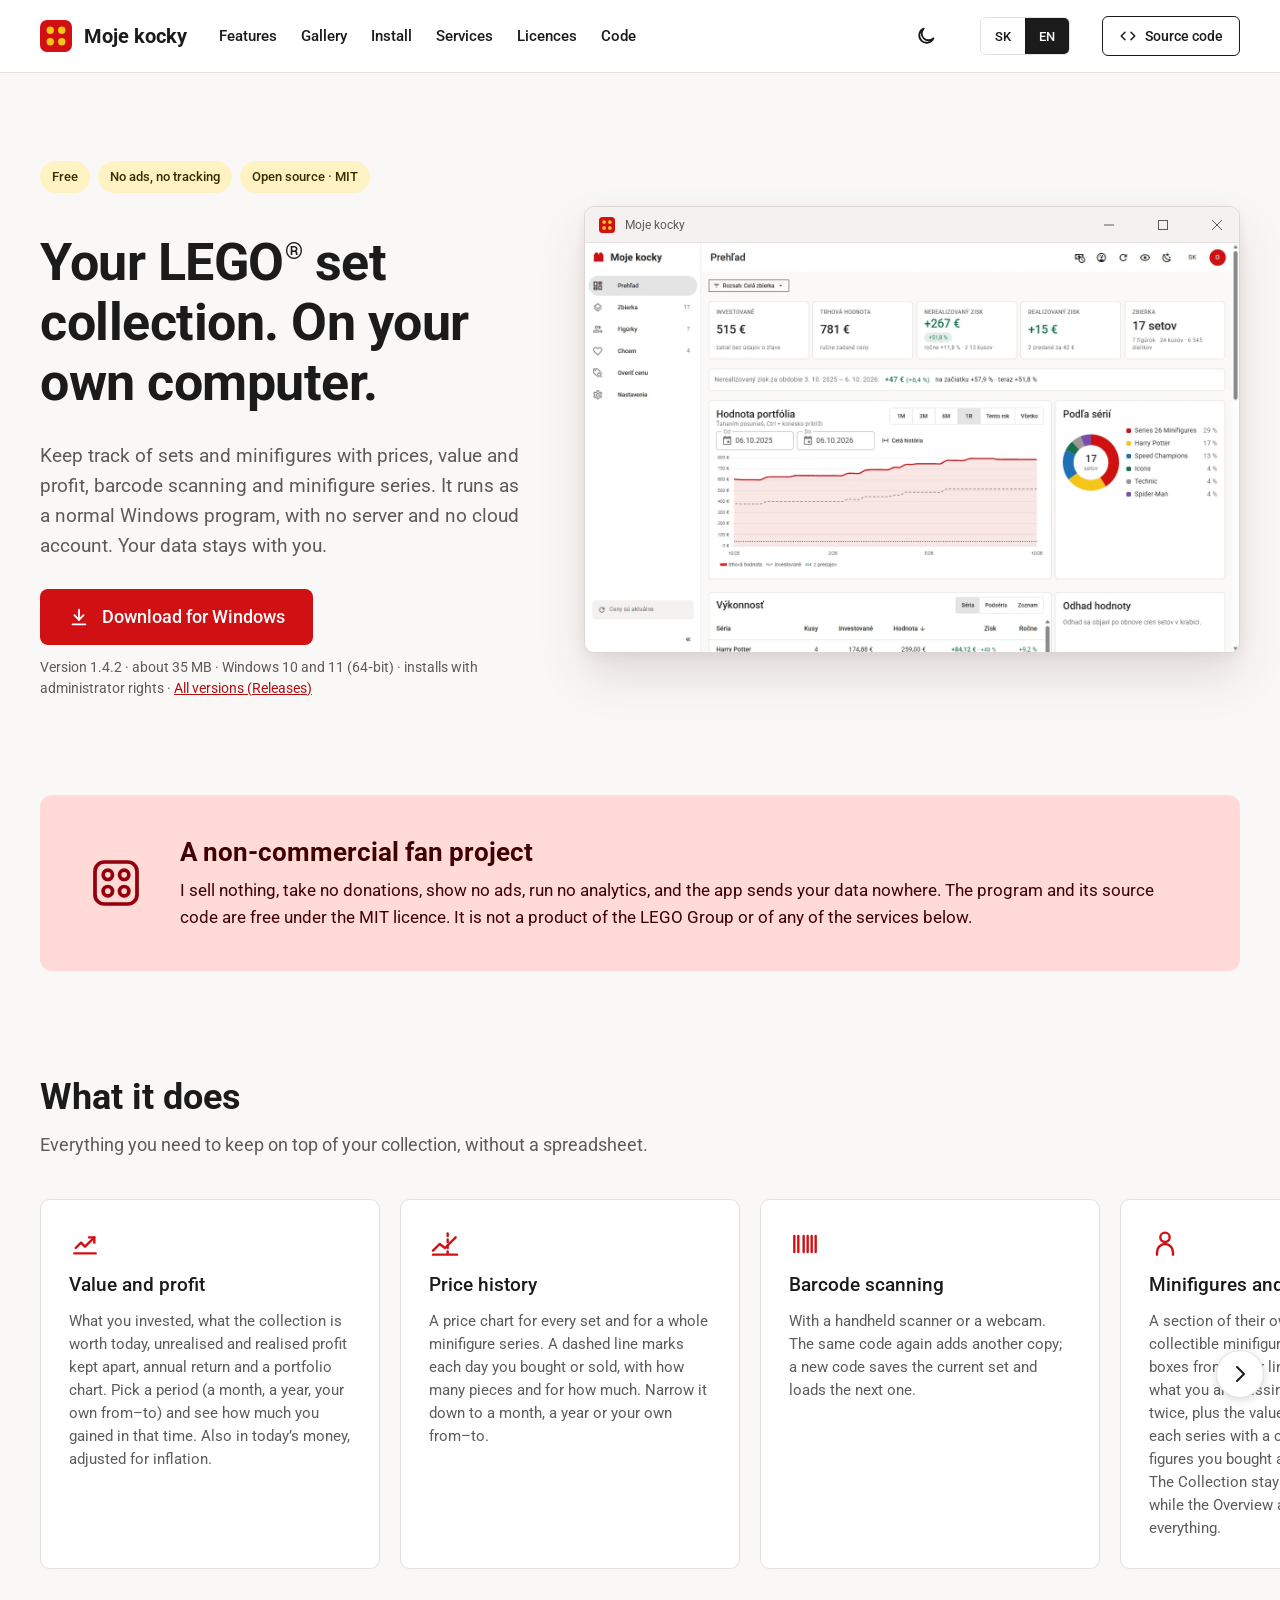
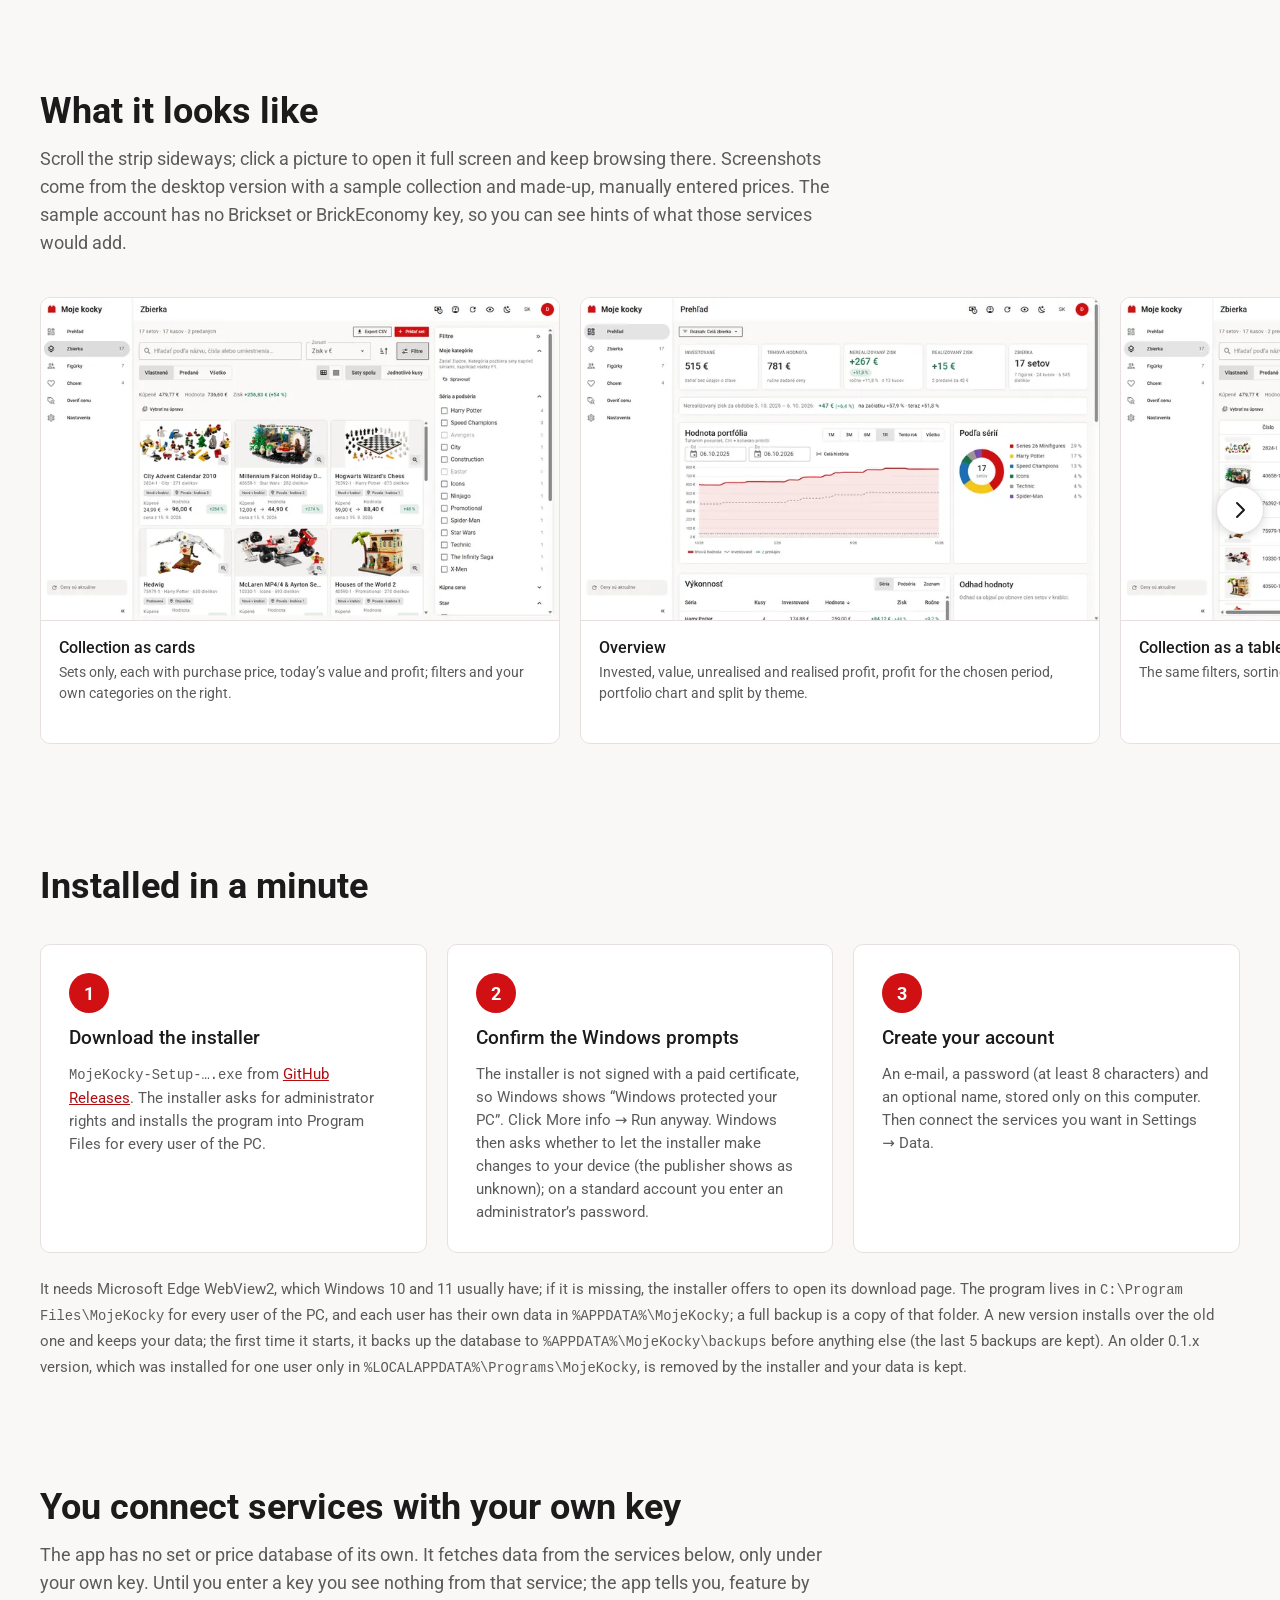
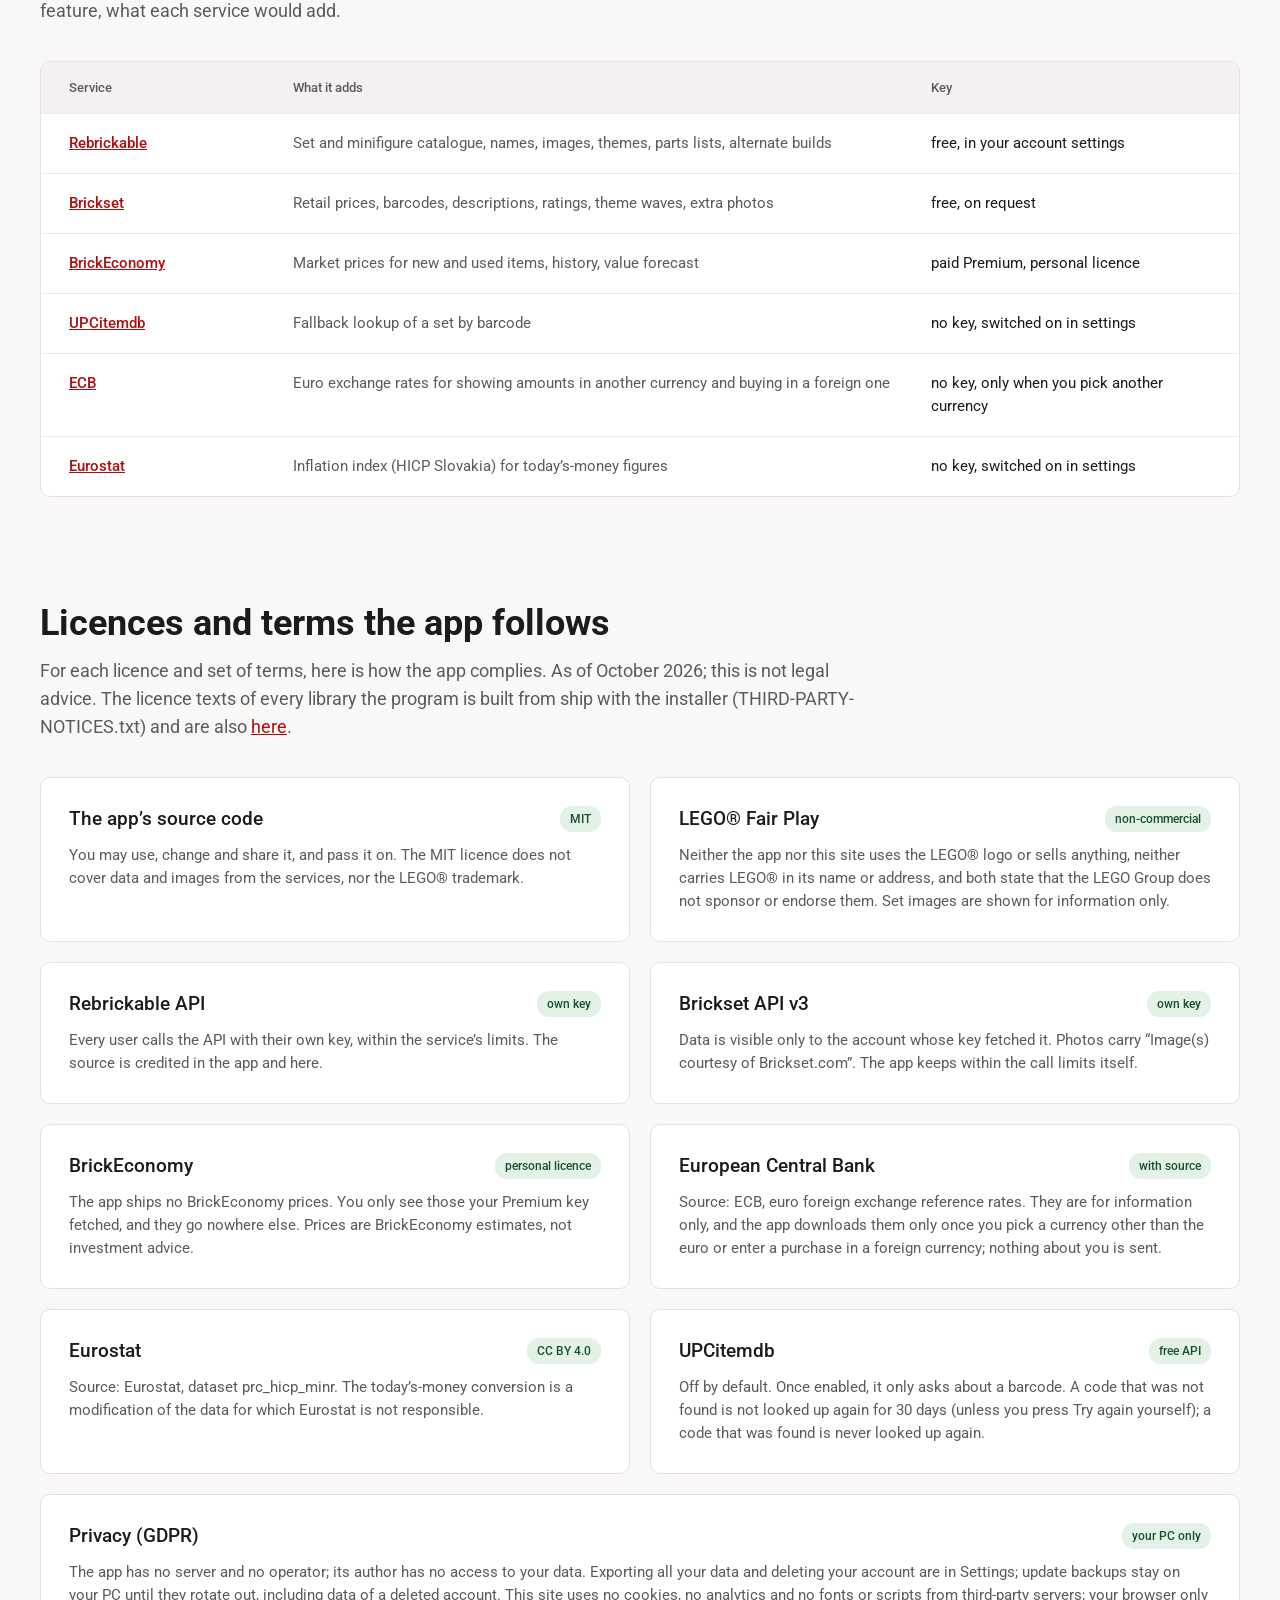
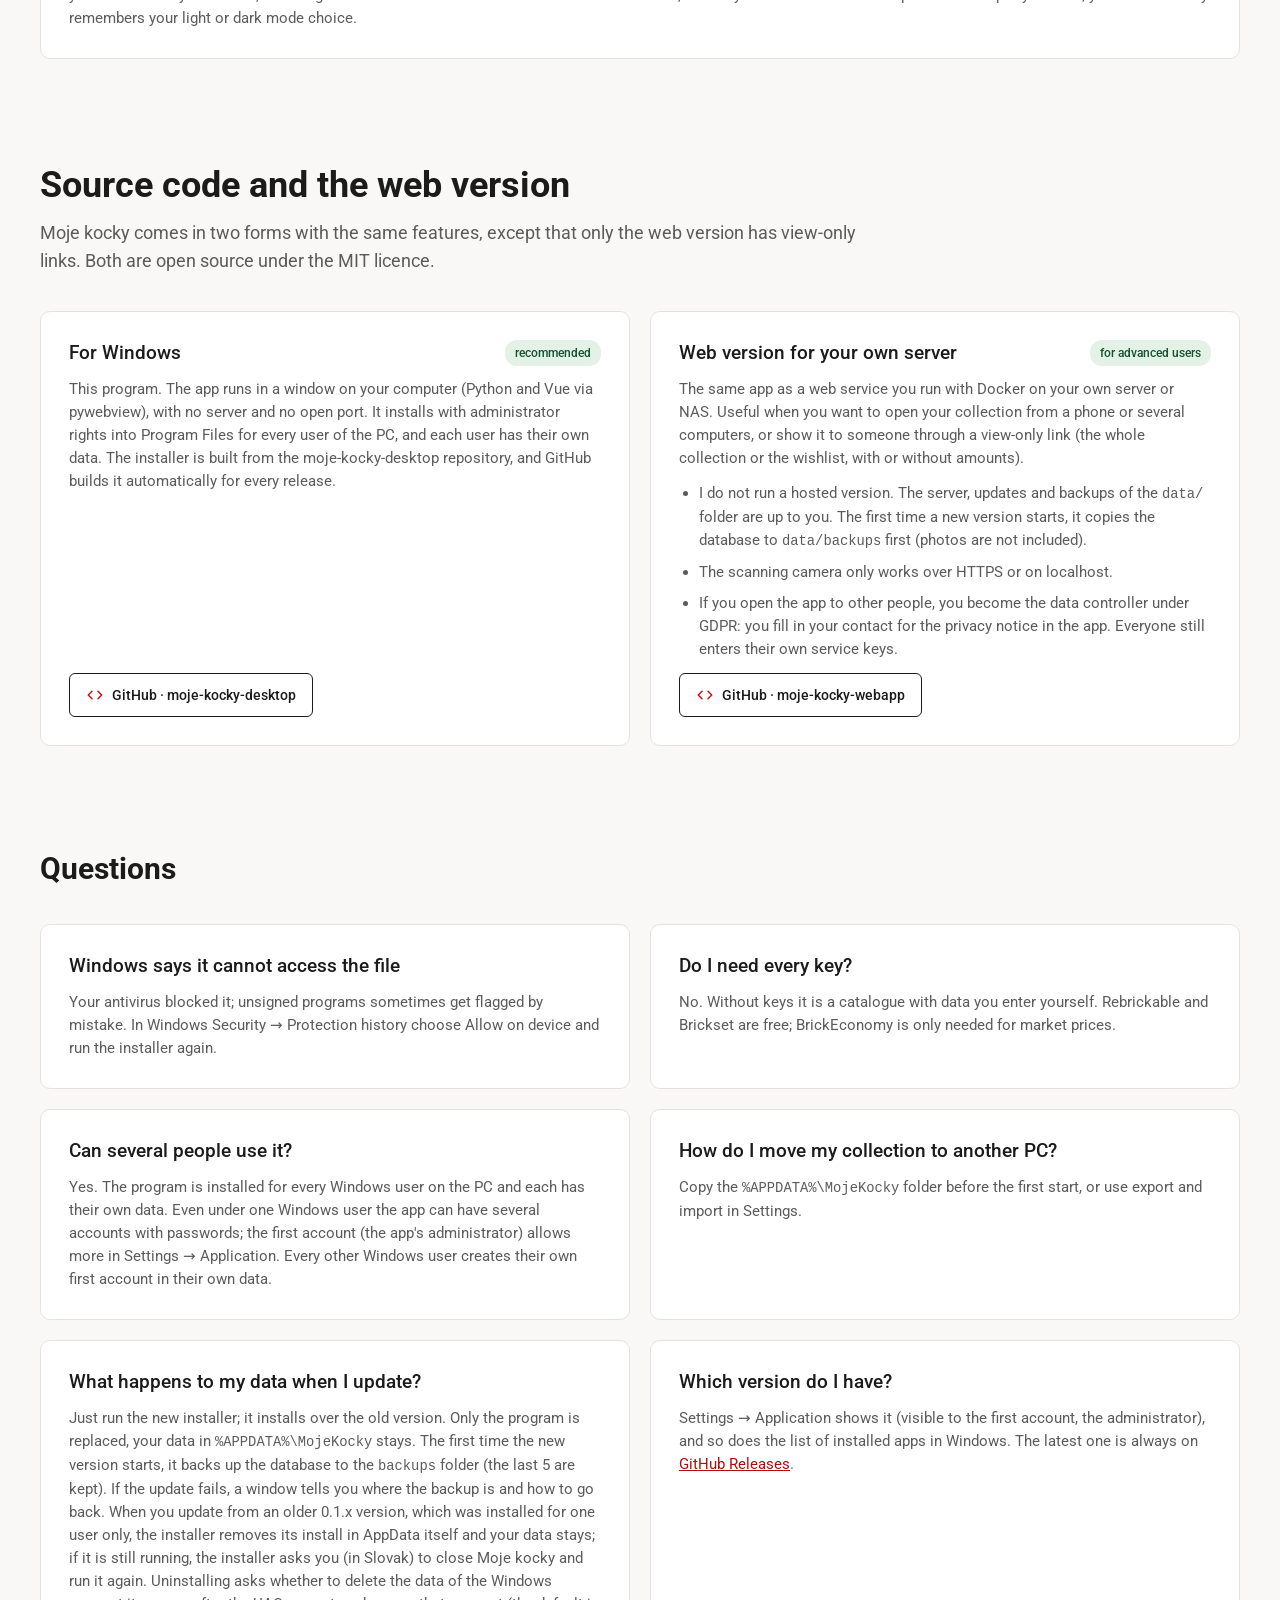
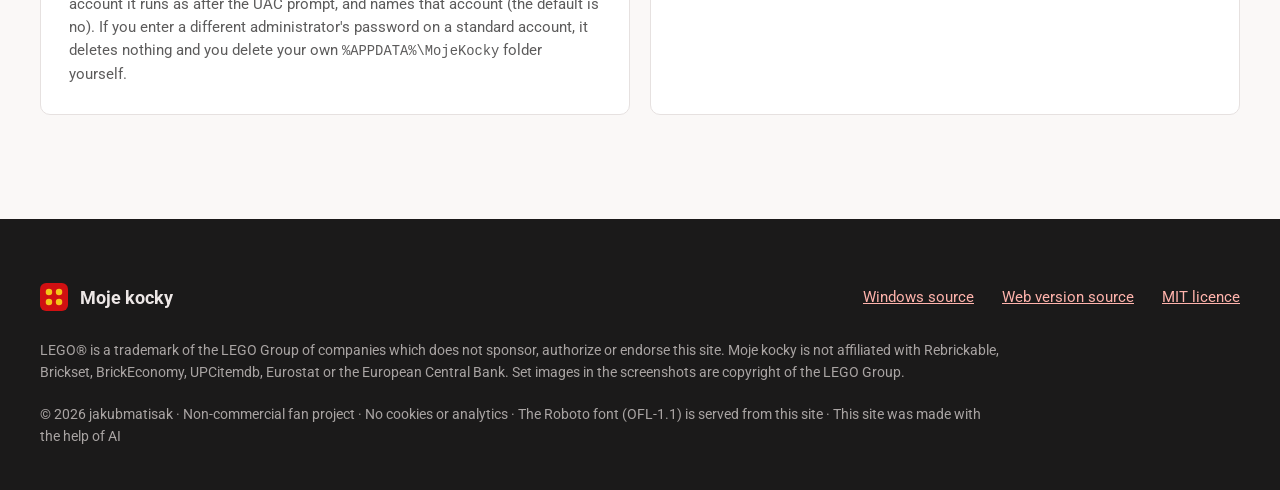
==== index.html @ a75fc079 "Stránka k 1.4.2: odkaz a verzia Co-Authored-By: Claude Opus 5.5 <noreply@anthropic.com>" ====
<!doctype html>
<html lang="sk" data-page="sk">
<head>
<meta charset="utf-8">
<meta name="viewport" content="width=device-width, initial-scale=1">
<title>Moje kocky – bezplatná evidencia zbierky LEGO® setov pre Windows</title>
<meta name="description" content="Bezplatná evidencia zbierky LEGO® setov a minifigúrok pre Windows: kúpna cena, hodnota a zisk, čiarové kódy, zberateľské série. Bez reklám, údaje ostávajú u teba.">
<meta name="robots" content="index, follow, max-image-preview:large">
<link rel="canonical" href="https://jakubmatisak.github.io/moje-kocky/">
<link rel="alternate" hreflang="sk" href="https://jakubmatisak.github.io/moje-kocky/">
<link rel="alternate" hreflang="en" href="https://jakubmatisak.github.io/moje-kocky/en/">
<link rel="alternate" hreflang="x-default" href="https://jakubmatisak.github.io/moje-kocky/">
<meta name="author" content="jakubmatisak">
<meta name="color-scheme" content="light dark">
<meta name="theme-color" content="#D01012">
<meta name="referrer" content="no-referrer">
<meta property="og:type" content="website">
<meta property="og:site_name" content="Moje kocky">
<meta property="og:url" content="https://jakubmatisak.github.io/moje-kocky/">
<meta property="og:title" content="Moje kocky – evidencia zbierky LEGO® setov pre Windows">
<meta property="og:description" content="Bezplatná evidencia zbierky LEGO® setov a figúrok. Hodnota, zisk, čiarové kódy a série figúrok, bez reklám a sledovania.">
<meta property="og:locale" content="sk_SK">
<meta property="og:locale:alternate" content="en_US">
<meta property="og:image" content="https://jakubmatisak.github.io/moje-kocky/assets/img/og.jpg">
<meta property="og:image:width" content="1200">
<meta property="og:image:height" content="630">
<meta property="og:image:type" content="image/jpeg">
<meta property="og:image:alt" content="Prehľad zbierky v programe Moje kocky: investované, hodnota, zisk a graf portfólia">
<meta name="twitter:card" content="summary_large_image">
<meta name="twitter:title" content="Moje kocky – evidencia zbierky LEGO® setov pre Windows">
<meta name="twitter:description" content="Bezplatná evidencia zbierky LEGO® setov a figúrok pre Windows, bez reklám a sledovania.">
<meta name="twitter:image" content="https://jakubmatisak.github.io/moje-kocky/assets/img/og.jpg">
<meta name="twitter:image:alt" content="Prehľad zbierky v programe Moje kocky: investované, hodnota, zisk a graf portfólia">
<script type="application/ld+json">
{
  "@context": "https://schema.org",
  "@type": "SoftwareApplication",
  "name": "Moje kocky",
  "alternateName": "Moje kocky Desktop",
  "url": "https://jakubmatisak.github.io/moje-kocky/",
  "description": "Bezplatná evidencia zbierky LEGO® setov a minifigúrok pre Windows: kúpna cena, trhová hodnota, zisk, skenovanie čiarových kódov a zberateľské série. Údaje ostávajú na tvojom počítači.",
  "applicationCategory": "LifestyleApplication",
  "operatingSystem": "Windows 10, Windows 11",
  "inLanguage": [
    "sk",
    "en"
  ],
  "softwareVersion": "1.4.2",
  "fileSize": "35 MB",
  "releaseNotes": "https://github.com/jakubmatisak/moje-kocky-desktop/releases/latest",
  "dateModified": "2026-10-07",
  "isAccessibleForFree": true,
  "license": "https://opensource.org/license/mit",
  "offers": {
    "@type": "Offer",
    "price": "0",
    "priceCurrency": "EUR"
  },
  "downloadUrl": "https://github.com/jakubmatisak/moje-kocky-desktop/releases/download/v1.4.2/MojeKocky-Setup-1.4.2.exe",
  "image": "https://jakubmatisak.github.io/moje-kocky/assets/img/og.jpg",
  "screenshot": [
    "https://jakubmatisak.github.io/moje-kocky/assets/img/prehlad.webp",
    "https://jakubmatisak.github.io/moje-kocky/assets/img/zbierka.webp",
    "https://jakubmatisak.github.io/moje-kocky/assets/img/seria.webp"
  ],
  "author": {
    "@type": "Person",
    "name": "jakubmatisak",
    "url": "https://github.com/jakubmatisak"
  },
  "sameAs": [
    "https://github.com/jakubmatisak/moje-kocky-desktop",
    "https://github.com/jakubmatisak/moje-kocky-webapp"
  ]
}
</script>
<link rel="apple-touch-icon" href="apple-touch-icon.png">
<link rel="icon" href="favicon.svg" type="image/svg+xml">
<link rel="preload" href="assets/fonts/roboto-latin-400-normal.woff2" as="font" type="font/woff2" crossorigin>
<script>try{var t=localStorage.getItem("theme");if(t==="light"||t==="dark")document.documentElement.dataset.theme=t}catch(e){}</script>
<link rel="stylesheet" href="assets/style.css?v=6">
<script src="assets/site.js?v=6" defer></script>
</head>
<body>
<a class="skip" href="#obsah"><span class="sk">Preskočiť na obsah</span><span class="en">Skip to content</span></a>

<header class="bar">
<div class="wrap">
<a class="brand" href="#top">
<svg width="32" height="32" viewBox="0 0 32 32" aria-hidden="true"><rect width="32" height="32" rx="7" fill="#D01012"/><g fill="#F5C518"><circle cx="10.24" cy="10.24" r="3.7"/><circle cx="21.76" cy="10.24" r="3.7"/><circle cx="10.24" cy="21.76" r="3.7"/><circle cx="21.76" cy="21.76" r="3.7"/></g></svg>
Moje kocky
</a>
<nav class="nav" aria-label="Sekcie">
<a href="#funkcie"><span class="sk">Čo vie</span><span class="en">Features</span></a>
<a href="#galeria"><span class="sk">Galéria</span><span class="en">Gallery</span></a>
<a href="#instalacia"><span class="sk">Inštalácia</span><span class="en">Install</span></a>
<a href="#sluzby"><span class="sk">Služby a kľúče</span><span class="en">Services</span></a>
<a href="#licencie"><span class="sk">Licencie</span><span class="en">Licences</span></a>
<a href="#kod"><span class="sk">Kód</span><span class="en">Code</span></a>
</nav>
<button type="button" class="theme" aria-label="Svetlý alebo tmavý režim / Light or dark mode" aria-pressed="false">
<svg class="moon" width="22" height="22" viewBox="0 0 24 24" fill="none" stroke="currentColor" stroke-width="2" stroke-linecap="round" stroke-linejoin="round" aria-hidden="true"><path d="M20 14.5A8 8 0 1 1 9.5 4a6.5 6.5 0 0 0 10.5 10.5z"/></svg>
<svg class="sun" width="22" height="22" viewBox="0 0 24 24" fill="none" stroke="currentColor" stroke-width="2" stroke-linecap="round" aria-hidden="true"><circle cx="12" cy="12" r="4"/><path d="M12 2v2M12 20v2M4.9 4.9l1.4 1.4M17.7 17.7l1.4 1.4M2 12h2M20 12h2M4.9 19.1l1.4-1.4M17.7 6.3l1.4-1.4"/></svg>
</button>
<div class="lang" role="group" aria-label="Jazyk / Language">
<button type="button" data-lang="sk" aria-pressed="true">SK</button>
<button type="button" data-lang="en" aria-pressed="false">EN</button>
</div>
<a class="btn-outline" href="#kod">
<svg width="18" height="18" viewBox="0 0 24 24" fill="none" stroke="currentColor" stroke-width="2" stroke-linecap="round" stroke-linejoin="round" aria-hidden="true"><path d="M8 7l-5 5 5 5"/><path d="M16 7l5 5-5 5"/></svg>
<span class="sk">Zdrojový kód</span><span class="en">Source code</span>
</a>
<details class="menu">
<summary aria-label="Ponuka / Menu"><svg width="24" height="24" viewBox="0 0 24 24" fill="none" stroke="currentColor" stroke-width="2" stroke-linecap="round" aria-hidden="true"><path d="M4 7h16"/><path d="M4 12h16"/><path d="M4 17h16"/></svg></summary>
<div class="menu-panel">
<a href="#funkcie"><span class="sk">Čo vie</span><span class="en">Features</span></a>
<a href="#galeria"><span class="sk">Galéria</span><span class="en">Gallery</span></a>
<a href="#instalacia"><span class="sk">Inštalácia</span><span class="en">Install</span></a>
<a href="#sluzby"><span class="sk">Služby a kľúče</span><span class="en">Services</span></a>
<a href="#licencie"><span class="sk">Licencie</span><span class="en">Licences</span></a>
<a href="#otazky"><span class="sk">Otázky</span><span class="en">FAQ</span></a>
<a href="#kod"><span class="sk">Zdrojový kód a web</span><span class="en">Source and web version</span></a>
</div>
</details>
</div>
</header>

<main id="obsah">
<section class="hero" id="top">
<div class="wrap">
<div class="hero-text">
<div class="chips">
<span class="chip"><span class="sk">Zadarmo</span><span class="en">Free</span></span>
<span class="chip"><span class="sk">Bez reklám a sledovania</span><span class="en">No ads, no tracking</span></span>
<span class="chip">Open source · MIT</span>
</div>
<h1><span class="sk">Tvoja zbierka LEGO<span class="reg">®</span> setov. Na tvojom počítači.</span><span class="en">Your LEGO<span class="reg">®</span> set collection. On your own computer.</span></h1>
<p class="lead"><span class="sk">Evidencia setov a figúrok s cenami, hodnotou a ziskom, skenovaním čiarových kódov a sériami figúrok. Beží ako obyčajný program pre Windows, bez servera a bez účtu v cloude. Údaje ostávajú u teba.</span><span class="en">Keep track of sets and minifigures with prices, value and profit, barcode scanning and minifigure series. It runs as a normal Windows program, with no server and no cloud account. Your data stays with you.</span></p>
<div class="download">
<a class="btn-primary" href="https://github.com/jakubmatisak/moje-kocky-desktop/releases/download/v1.4.2/MojeKocky-Setup-1.4.2.exe">
<svg width="22" height="22" viewBox="0 0 24 24" fill="none" stroke="currentColor" stroke-width="2" stroke-linecap="round" stroke-linejoin="round" aria-hidden="true"><path d="M12 4v11"/><path d="M7 10l5 5 5-5"/><path d="M5 20h14"/></svg>
<span class="sk">Stiahnuť pre Windows</span><span class="en">Download for Windows</span>
</a>
<span class="meta"><span class="sk">Verzia 1.4.2 · asi 35 MB · Windows 10 a 11&nbsp;(64&#8209;bit) · inštalácia s&nbsp;právami správcu · <a href="https://github.com/jakubmatisak/moje-kocky-desktop/releases">Všetky verzie (Releases)</a></span><span class="en">Version 1.4.2 · about 35 MB · Windows 10 and 11&nbsp;(64&#8209;bit) · installs with administrator rights · <a href="https://github.com/jakubmatisak/moje-kocky-desktop/releases">All versions (Releases)</a></span></span>
<span class="phone-note"><span class="sk">Si na telefóne? Moje kocky bežia len na počítači s Windows. Pošli si odkaz a stiahni si ich tam.</span><span class="en">On a phone? The app only runs on a Windows computer. Send yourself the link and download it there.</span></span>
</div>
</div>
<figure class="shot">
<div class="titlebar" aria-hidden="true">
<svg width="16" height="16" viewBox="0 0 32 32"><rect width="32" height="32" rx="7" fill="#D01012"/><g fill="#F5C518"><circle cx="10.24" cy="10.24" r="3.7"/><circle cx="21.76" cy="10.24" r="3.7"/><circle cx="10.24" cy="21.76" r="3.7"/><circle cx="21.76" cy="21.76" r="3.7"/></g></svg>
<span>Moje kocky</span>
<i><svg width="10" height="10" viewBox="0 0 10 10" stroke="currentColor"><path d="M0 5h10"/></svg></i>
<i><svg width="10" height="10" viewBox="0 0 10 10" fill="none" stroke="currentColor"><rect x="0.5" y="0.5" width="9" height="9"/></svg></i>
<i><svg width="10" height="10" viewBox="0 0 10 10" stroke="currentColor"><path d="M0 0l10 10M10 0L0 10"/></svg></i>
</div>
<img src="assets/img/prehlad.webp" width="1440" height="900" fetchpriority="high" alt="Prehľad: investované, trhová hodnota, zisk, graf hodnoty portfólia a rozdelenie podľa sérií" data-alt-en="Overview: invested, market value, profit, portfolio value chart and split by theme">
</figure>
</div>
</section>

<div class="wrap">
<section class="promise" aria-labelledby="promise-title">
<svg width="56" height="56" viewBox="0 0 24 24" fill="none" stroke-width="1.6" stroke-linecap="round" stroke-linejoin="round" aria-hidden="true"><rect x="3" y="3" width="18" height="18" rx="4"/><circle cx="8.5" cy="8.5" r="2"/><circle cx="15.5" cy="8.5" r="2"/><circle cx="8.5" cy="15.5" r="2"/><circle cx="15.5" cy="15.5" r="2"/></svg>
<div>
<h2 id="promise-title"><span class="sk">Nekomerčný projekt fanúšika</span><span class="en">A non-commercial fan project</span></h2>
<p><span class="sk">Nič nepredávam, nechcem príspevky, nemám reklamy ani analytiku a tvoje údaje nikam neodchádzajú. Program aj zdrojový kód sú zadarmo pod licenciou MIT. Nie je to produkt LEGO Group ani žiadnej zo služieb nižšie.</span><span class="en">I sell nothing, take no donations, show no ads, run no analytics, and the app sends your data nowhere. The program and its source code are free under the MIT licence. It is not a product of the LEGO Group or of any of the services below.</span></p>
</div>
</section>
</div>

<section class="section" id="funkcie">
<div class="wrap">
<div class="section-head">
<h2><span class="sk">Čo Moje kocky vedia</span><span class="en">What it does</span></h2>
<p><span class="sk">Všetko, čo potrebuješ na prehľad o zbierke, bez tabuľky v Exceli.</span><span class="en">Everything you need to keep on top of your collection, without a spreadsheet.</span></p>
</div>
<div class="carousel">
<button type="button" class="strip-prev" aria-label="Posunúť späť / Scroll back"><svg width="24" height="24" viewBox="0 0 24 24" fill="none" stroke="currentColor" stroke-width="2" stroke-linecap="round" stroke-linejoin="round" aria-hidden="true"><path d="M15 5l-7 7 7 7"/></svg></button>
<ul class="strip strip-cards">
<li><article class="card">
<svg width="32" height="32" viewBox="0 0 24 24" fill="none" stroke-width="1.8" stroke-linecap="round" stroke-linejoin="round" aria-hidden="true"><path d="M4 19h16"/><path d="M5 15l4-4 3 3 7-7"/><path d="M15 7h4v4"/></svg>
<h3><span class="sk">Hodnota a zisk</span><span class="en">Value and profit</span></h3>
<p><span class="sk">Koľko si investoval, koľko zbierka stojí dnes, nerealizovaný a realizovaný zisk oddelene, ročný výnos a graf portfólia. Zvolíš obdobie (mesiac, rok, vlastné od–do) a uvidíš, koľko si za ten čas zarobil. Aj v dnešných peniazoch, po inflácii.</span><span class="en">What you invested, what the collection is worth today, unrealised and realised profit kept apart, annual return and a portfolio chart. Pick a period (a month, a year, your own from–to) and see how much you gained in that time. Also in today’s money, adjusted for inflation.</span></p>
</article></li>
<li><article class="card">
<svg width="32" height="32" viewBox="0 0 24 24" fill="none" stroke-width="1.8" stroke-linecap="round" stroke-linejoin="round" aria-hidden="true"><path d="M3 17l5-5 4 3 8-8"/><path d="M14 4v16" stroke-dasharray="2 2.5"/><path d="M3 20h18"/></svg>
<h3><span class="sk">Vývoj ceny</span><span class="en">Price history</span></h3>
<p><span class="sk">Graf ceny pri každom sete aj pri celej sérii figúrok. Čiarkovaná čiara ukáže deň, keď si kupoval či predával, a koľko kusov za koľko. Obdobie si zúžiš na mesiac, rok alebo vlastné od–do.</span><span class="en">A price chart for every set and for a whole minifigure series. A dashed line marks each day you bought or sold, with how many pieces and for how much. Narrow it down to a month, a year or your own from–to.</span></p>
</article></li>
<li><article class="card">
<svg width="32" height="32" viewBox="0 0 24 24" fill="none" stroke-width="1.8" stroke-linecap="round" stroke-linejoin="round" aria-hidden="true"><path d="M4 6v12"/><path d="M7 6v12"/><path d="M11 6v12"/><path d="M14 6v12"/><path d="M17 6v12"/><path d="M20 6v12"/></svg>
<h3><span class="sk">Skenovanie čiarových kódov</span><span class="en">Barcode scanning</span></h3>
<p><span class="sk">Ručnou čítačkou alebo webkamerou. Rovnaký kód znova pridá ďalší kus, nový kód uloží rozpracovaný set a načíta ďalší.</span><span class="en">With a handheld scanner or a webcam. The same code again adds another copy; a new code saves the current set and loads the next one.</span></p>
</article></li>
<li><article class="card">
<svg width="32" height="32" viewBox="0 0 24 24" fill="none" stroke-width="1.8" stroke-linecap="round" stroke-linejoin="round" aria-hidden="true"><circle cx="12" cy="7" r="3.5"/><path d="M6 20v-2a6 6 0 0 1 12 0v2"/></svg>
<h3><span class="sk">Figúrky a série</span><span class="en">Minifigures and series</span></h3>
<p><span class="sk">Vlastná sekcia so všetkými zberateľskými sériami minifigúrok aj blind-boxmi iných radov: hneď vidíš, čo ti chýba a čo máš dvakrát, a pri každej sérii aj hodnotu tvojich figúrok s grafom. Viac kúpených figúrok pridáš naraz jednou sumou. Zbierka tak ostáva prehľadná so setmi, Prehľad a export rátajú všetko.</span><span class="en">A section of their own with every collectible minifigure series and blind boxes from other lines: see at a glance what you are missing and what you have twice, plus the value of your figures in each series with a chart. Add several figures you bought at once, for one total. The Collection stays a tidy list of sets, while the Overview and export count everything.</span></p>
</article></li>
<li><article class="card">
<svg width="32" height="32" viewBox="0 0 24 24" fill="none" stroke-width="1.8" stroke-linecap="round" stroke-linejoin="round" aria-hidden="true"><circle cx="11" cy="11" r="6"/><path d="M20 20l-4.5-4.5"/><path d="M9 11h4"/><path d="M11 9v4"/></svg>
<h3><span class="sk">Filtre, kategórie, umiestnenie</span><span class="en">Filters, categories, storage</span></h3>
<p><span class="sk">Hľadanie bez diakritiky, filtre podľa série, roku, stavu či krabice na povale, vlastné kategórie (vyberieš ich pri pridaní aj úprave) a hromadná úprava.</span><span class="en">Accent-insensitive search, filters by theme, year, condition or the box in the attic, your own categories (picked when adding or editing) and bulk editing.</span></p>
</article></li>
<li><article class="card">
<svg width="32" height="32" viewBox="0 0 24 24" fill="none" stroke-width="1.8" stroke-linecap="round" stroke-linejoin="round" aria-hidden="true"><path d="M12 20s-7-4.4-7-10a4 4 0 0 1 7-2.6A4 4 0 0 1 19 10c0 5.6-7 10-7 10z"/></svg>
<h3><span class="sk">Chcem a overenie ceny</span><span class="en">Wishlist and price check</span></h3>
<p><span class="sk">Zoznam želaných setov s cieľovou cenou a rýchle overenie ceny setu, ktorý práve držíš v obchode. Chcem upozorní, keď set už máš v zbierke.</span><span class="en">A wishlist with target prices and a quick price check for the set you are holding in the shop. The wishlist tells you when a set is already in your collection.</span></p>
</article></li>
<li><article class="card">
<svg width="32" height="32" viewBox="0 0 24 24" fill="none" stroke-width="1.8" stroke-linecap="round" stroke-linejoin="round" aria-hidden="true"><rect x="3" y="5" width="18" height="14" rx="1.5"/><path d="M3 10h18"/><path d="M9 10v9"/></svg>
<h3><span class="sk">Karty alebo tabuľka</span><span class="en">Cards or a table</span></h3>
<p><span class="sk">Zbierka, Chcem aj Figúrky ako karty alebo tabuľka s fotkami. Každý stĺpec zoradíš klikom na hlavičku a pri cene vidíš, z ktorého dňa je. V úzkom okne sa tabuľka zmení na prehľadné riadky, nič sa neposúva do strany.</span><span class="en">Collection, wishlist and minifigures as cards or a table with photos. Sort by any column with a click on its header and see which day each price is from. In a narrow window the table turns into compact rows, with no sideways scrolling.</span></p>
</article></li>
<li><article class="card">
<svg width="32" height="32" viewBox="0 0 24 24" fill="none" stroke-width="1.8" stroke-linecap="round" stroke-linejoin="round" aria-hidden="true"><path d="M6 3h8l4 4v14H6z"/><path d="M14 3v4h4"/><path d="M12 11v6"/><path d="M9 14l3 3 3-3"/></svg>
<h3><span class="sk">Import, export a fotky</span><span class="en">Import, export and photos</span></h3>
<p><span class="sk">Prenes zbierku z Excelu (CSV aj XLSX) a späť. Ku každému kusu vlastné fotky, zmenšené a bez polohy GPS.</span><span class="en">Bring your collection over from Excel (CSV or XLSX) and back. Your own photos for every item, resized and without GPS location.</span></p>
</article></li>
<li><article class="card">
<svg width="32" height="32" viewBox="0 0 24 24" fill="none" stroke-width="1.8" stroke-linecap="round" stroke-linejoin="round" aria-hidden="true"><circle cx="12" cy="12" r="8"/><path d="M14.5 9.5a3 3 0 1 0 0 5"/><path d="M8 11h5"/><path d="M8 13h5"/></svg>
<h3><span class="sk">Tvoja mena</span><span class="en">Your currency</span></h3>
<p><span class="sk">Sumy v eurách, korunách, dolároch, librách, zlotých, forintoch či frankoch, prepočítané kurzom Európskej centrálnej banky. Set kúpený v Česku zadáš v korunách a prepočíta sa kurzom zo dňa kúpy.</span><span class="en">Amounts in euros, crowns, dollars, pounds, zlotys, forints or francs, converted at the European Central Bank rate. A set bought in Czechia is entered in crowns and converted at the rate of the purchase date.</span></p>
</article></li>
<li><article class="card">
<svg width="32" height="32" viewBox="0 0 24 24" fill="none" stroke-width="1.8" stroke-linecap="round" stroke-linejoin="round" aria-hidden="true"><rect x="4" y="9" width="16" height="10" rx="1.5"/><rect x="7" y="6" width="3" height="3" rx="0.5"/><rect x="14" y="6" width="3" height="3" rx="0.5"/></svg>
<h3><span class="sk">Diely a stavby</span><span class="en">Parts and builds</span></h3>
<p><span class="sk">Zoznam dielikov setu podľa farieb, kontrola úplnosti pri rozobratom alebo kúpenom použitom sete (štítok „chýbajú 3“ a zoznam na stiahnutie) a alternatívne stavby, ktoré z dielikov setu postavíš.</span><span class="en">A set’s parts by colour, a completeness check for a dismantled or second-hand set (a “3 missing” tag and a downloadable list) and alternate builds you can make from the set’s parts.</span></p>
</article></li>
<li><article class="card">
<svg width="32" height="32" viewBox="0 0 24 24" fill="none" stroke-width="1.8" stroke-linecap="round" stroke-linejoin="round" aria-hidden="true"><path d="M20 12a8 8 0 1 1-2.3-5.6"/><path d="M20 4v5h-5"/></svg>
<h3><span class="sk">Ceny pod kontrolou</span><span class="en">Prices under control</span></h3>
<p><span class="sk">Ceny sa môžu obnovovať samy každý deň v čase, ktorý si zvolíš, aj keď Moje kocky nie sú otvorené. Ručná obnova sa opýta, koľko cien obnoviť, a ukáže zvyšok denného limitu. Najprv sety bez ceny, potom najstaršie. Fotku setu zväčšíš jedným klikom a prihlásenie si Moje kocky na tvojom počítači zapamätajú, keď chceš.</span><span class="en">Prices can refresh themselves every day at a time you choose, even when Moje kocky is not open. A manual refresh asks how many prices to refresh and shows what is left of the daily limit. Sets without a price go first, then the oldest. A set photo enlarges with one click, and the app remembers your sign-in on your computer if you want.</span></p>
</article></li>
</ul>
<button type="button" class="strip-next" aria-label="Posunúť ďalej / Scroll on"><svg width="24" height="24" viewBox="0 0 24 24" fill="none" stroke="currentColor" stroke-width="2" stroke-linecap="round" stroke-linejoin="round" aria-hidden="true"><path d="M9 5l7 7-7 7"/></svg></button>
</div>
</div>
</section>

<section class="section" id="galeria">
<div class="wrap">
<div class="section-head">
<h2><span class="sk">Ako to vyzerá</span><span class="en">What it looks like</span></h2>
<p><span class="sk">Pás posúvaš do strany; klikni na obrázok a otvorí sa cez celú obrazovku, kde listuješ ďalej. Snímky sú z desktopovej verzie s ukážkovou zbierkou a vymyslenými, ručne zadanými cenami. Ukážkový účet nemá kľúče Brickset ani BrickEconomy, preto miestami vidieť tip, čo by služba doplnila.</span><span class="en">Scroll the strip sideways; click a picture to open it full screen and keep browsing there. Screenshots come from the desktop version with a sample collection and made-up, manually entered prices. The sample account has no Brickset or BrickEconomy key, so you can see hints of what those services would add.</span></p>
</div>
<div class="carousel">
<button type="button" class="strip-prev" aria-label="Posunúť späť / Scroll back"><svg width="24" height="24" viewBox="0 0 24 24" fill="none" stroke="currentColor" stroke-width="2" stroke-linecap="round" stroke-linejoin="round" aria-hidden="true"><path d="M15 5l-7 7 7 7"/></svg></button>
<ul class="strip">
<li><a class="thumb" href="assets/img/zbierka.webp" data-full="assets/img/zbierka.webp">
<img src="assets/img/zbierka-male.webp" width="720" height="450" loading="lazy" alt="Zbierka ako karty: Len sety, pri každom kúpna cena, dnešná hodnota a zisk; filtre a vlastné kategórie vpravo." data-alt-en="Collection as cards: Sets only, each with purchase price, today’s value and profit; filters and your own categories on the right.">
<span class="cap"><strong><span class="sk">Zbierka ako karty</span><span class="en">Collection as cards</span></strong><span class="sk">Len sety, pri každom kúpna cena, dnešná hodnota a zisk; filtre a vlastné kategórie vpravo.</span><span class="en">Sets only, each with purchase price, today’s value and profit; filters and your own categories on the right.</span></span>
</a></li>
<li><a class="thumb" href="assets/img/prehlad.webp" data-full="assets/img/prehlad.webp">
<img src="assets/img/prehlad-male.webp" width="720" height="450" loading="lazy" alt="Prehľad: Investované, hodnota, nerealizovaný a realizovaný zisk, zisk za zvolené obdobie, graf portfólia a rozdelenie podľa sérií." data-alt-en="Overview: Invested, value, unrealised and realised profit, profit for the chosen period, portfolio chart and split by theme.">
<span class="cap"><strong><span class="sk">Prehľad</span><span class="en">Overview</span></strong><span class="sk">Investované, hodnota, nerealizovaný a realizovaný zisk, zisk za zvolené obdobie, graf portfólia a rozdelenie podľa sérií.</span><span class="en">Invested, value, unrealised and realised profit, profit for the chosen period, portfolio chart and split by theme.</span></span>
</a></li>
<li><a class="thumb" href="assets/img/tabulka.webp" data-full="assets/img/tabulka.webp">
<img src="assets/img/tabulka-male.webp" width="720" height="450" loading="lazy" alt="Zbierka ako tabuľka: Tie isté filtre, zoradenie podľa stĺpcov a hromadná úprava." data-alt-en="Collection as a table: The same filters, sorting by column and bulk editing.">
<span class="cap"><strong><span class="sk">Zbierka ako tabuľka</span><span class="en">Collection as a table</span></strong><span class="sk">Tie isté filtre, zoradenie podľa stĺpcov a hromadná úprava.</span><span class="en">The same filters, sorting by column and bulk editing.</span></span>
</a></li>
<li><a class="thumb" href="assets/img/uzka.webp" data-full="assets/img/uzka.webp">
<img src="assets/img/uzka-male.webp" width="720" height="450" loading="lazy" alt="Tabuľka v úzkom okne: S otvorenými filtrami sa riadok zloží: fotka, názov, séria, kúpené, hodnota, zisk a kde set leží." data-alt-en="The table in a narrow window: With the filters open each row folds up: photo, name, theme, paid, value, profit and where the set is stored.">
<span class="cap"><strong><span class="sk">Tabuľka v úzkom okne</span><span class="en">The table in a narrow window</span></strong><span class="sk">S otvorenými filtrami sa riadok zloží: fotka, názov, séria, kúpené, hodnota, zisk a kde set leží.</span><span class="en">With the filters open each row folds up: photo, name, theme, paid, value, profit and where the set is stored.</span></span>
</a></li>
<li><a class="thumb" href="assets/img/detail.webp" data-full="assets/img/detail.webp">
<img src="assets/img/detail-male.webp" width="720" height="450" loading="lazy" alt="Detail setu: Tvoje kusy s umiestnením a ziskom, graf ceny s čiarou v deň nákupu a výber obdobia." data-alt-en="Set detail: Your copies with storage place and profit, a price chart with a line on the day you bought, and a period picker.">
<span class="cap"><strong><span class="sk">Detail setu</span><span class="en">Set detail</span></strong><span class="sk">Tvoje kusy s umiestnením a ziskom, graf ceny s čiarou v deň nákupu a výber obdobia.</span><span class="en">Your copies with storage place and profit, a price chart with a line on the day you bought, and a period picker.</span></span>
</a></li>
<li><a class="thumb" href="assets/img/chcem.webp" data-full="assets/img/chcem.webp">
<img src="assets/img/chcem-male.webp" width="720" height="450" loading="lazy" alt="Chcem: Želané sety s cieľovou cenou a tým, ako ďaleko od nej je trh; „Kúpil som“ presunie set do zbierky." data-alt-en="Wishlist: Wanted sets with a target price and how far the market is from it; “I bought it” moves a set into your collection.">
<span class="cap"><strong><span class="sk">Chcem</span><span class="en">Wishlist</span></strong><span class="sk">Želané sety s cieľovou cenou a tým, ako ďaleko od nej je trh; „Kúpil som“ presunie set do zbierky.</span><span class="en">Wanted sets with a target price and how far the market is from it; “I bought it” moves a set into your collection.</span></span>
</a></li>
<li><a class="thumb" href="assets/img/figurky.webp" data-full="assets/img/figurky.webp">
<img src="assets/img/figurky-male.webp" width="720" height="450" loading="lazy" alt="Zberateľské série: Všetky série minifigúrok aj blind-boxy iných radov vo vlastnej sekcii Figúrky, s postupom zbierania." data-alt-en="Collectible series: Every minifigure series and other blind-box lines in a Minifigures section of their own, with your progress.">
<span class="cap"><strong><span class="sk">Zberateľské série</span><span class="en">Collectible series</span></strong><span class="sk">Všetky série minifigúrok aj blind-boxy iných radov vo vlastnej sekcii Figúrky, s postupom zbierania.</span><span class="en">Every minifigure series and other blind-box lines in a Minifigures section of their own, with your progress.</span></span>
</a></li>
<li><a class="thumb" href="assets/img/seria.webp" data-full="assets/img/seria.webp">
<img src="assets/img/seria-male.webp" width="720" height="450" loading="lazy" alt="Séria figúrok: Koľko si za tvoje figúrky zaplatil a koľko majú dnes, graf ceny s dňami nákupov a pod tým, ktoré figúrky máš a ktoré chýbajú." data-alt-en="A minifigure series: What you paid for your figures and what they are worth today, a price chart with your purchase days, and below it which figures you have and which are missing.">
<span class="cap"><strong><span class="sk">Séria figúrok</span><span class="en">A minifigure series</span></strong><span class="sk">Koľko si za tvoje figúrky zaplatil a koľko majú dnes, graf ceny s dňami nákupov a pod tým, ktoré figúrky máš a ktoré chýbajú.</span><span class="en">What you paid for your figures and what they are worth today, a price chart with your purchase days, and below it which figures you have and which are missing.</span></span>
</a></li>
<li><a class="thumb" href="assets/img/pridat.webp" data-full="assets/img/pridat.webp">
<img src="assets/img/pridat-male.webp" width="720" height="450" loading="lazy" alt="Pridanie setu: Číslom, ručnou čítačkou alebo kamerou; keď set už máš, zobrazí sa upozornenie." data-alt-en="Adding a set: By number, handheld scanner or camera; the app tells you when you already own it.">
<span class="cap"><strong><span class="sk">Pridanie setu</span><span class="en">Adding a set</span></strong><span class="sk">Číslom, ručnou čítačkou alebo kamerou; keď set už máš, zobrazí sa upozornenie.</span><span class="en">By number, handheld scanner or camera; the app tells you when you already own it.</span></span>
</a></li>
<li><a class="thumb" href="assets/img/tmavy.webp" data-full="assets/img/tmavy.webp">
<img src="assets/img/tmavy-male.webp" width="720" height="450" loading="lazy" alt="Tmavý režim: Celý program aj v tmavom, tu Zbierka ako karty; prepína sa jedným tlačidlom." data-alt-en="Dark mode: The whole app in dark, here the Collection as cards; switched with one button.">
<span class="cap"><strong><span class="sk">Tmavý režim</span><span class="en">Dark mode</span></strong><span class="sk">Celý program aj v tmavom, prepína sa jedným tlačidlom.</span><span class="en">The whole app in dark, switched with one button.</span></span>
</a></li>
</ul>
<button type="button" class="strip-next" aria-label="Posunúť ďalej / Scroll on"><svg width="24" height="24" viewBox="0 0 24 24" fill="none" stroke="currentColor" stroke-width="2" stroke-linecap="round" stroke-linejoin="round" aria-hidden="true"><path d="M9 5l7 7-7 7"/></svg></button>
</div>
</div>
</section>

<dialog class="viewer" aria-label="Galéria / Gallery">
<div class="viewer-bar"><span class="viewer-count" aria-live="polite"></span>
<button type="button" class="viewer-close" aria-label="Zavrieť / Close"><svg width="24" height="24" viewBox="0 0 24 24" fill="none" stroke="currentColor" stroke-width="2" stroke-linecap="round" aria-hidden="true"><path d="M6 6l12 12M18 6L6 18"/></svg></button></div>
<div class="track" tabindex="-1"></div>
<button type="button" class="viewer-prev" aria-label="Predchádzajúci / Previous"><svg width="28" height="28" viewBox="0 0 24 24" fill="none" stroke="currentColor" stroke-width="2" stroke-linecap="round" stroke-linejoin="round" aria-hidden="true"><path d="M15 5l-7 7 7 7"/></svg></button>
<button type="button" class="viewer-next" aria-label="Ďalší / Next"><svg width="28" height="28" viewBox="0 0 24 24" fill="none" stroke="currentColor" stroke-width="2" stroke-linecap="round" stroke-linejoin="round" aria-hidden="true"><path d="M9 5l7 7-7 7"/></svg></button>
</dialog>

<section class="section" id="instalacia">
<div class="wrap">
<div class="section-head">
<h2><span class="sk">Inštalácia za minútu</span><span class="en">Installed in a minute</span></h2>
</div>
<div class="grid g3 steps">
<article class="card">
<span class="step" aria-hidden="true">1</span>
<h3><span class="sk">Stiahni inštalátor</span><span class="en">Download the installer</span></h3>
<p><span class="sk"><code>MojeKocky-Setup-….exe</code> z <a href="https://github.com/jakubmatisak/moje-kocky-desktop/releases/latest">GitHub Releases</a>. Inštalátor si vypýta práva správcu a program nainštaluje do Program Files pre všetkých používateľov počítača.</span><span class="en"><code>MojeKocky-Setup-….exe</code> from <a href="https://github.com/jakubmatisak/moje-kocky-desktop/releases/latest">GitHub Releases</a>. The installer asks for administrator rights and installs the program into Program Files for every user of the PC.</span></p>
</article>
<article class="card">
<span class="step" aria-hidden="true">2</span>
<h3><span class="sk">Potvrď otázky Windows</span><span class="en">Confirm the Windows prompts</span></h3>
<p><span class="sk">Inštalátor nie je podpísaný platným certifikátom, preto Windows ukáže „Windows chránil tento počítač“. Klikni na Ďalšie informácie → Spustiť aj tak. Potom sa Windows opýta, či inštalátoru povoliť zmeny v zariadení (vydavateľ je neznámy); na bežnom účte zadáš heslo správcu.</span><span class="en">The installer is not signed with a paid certificate, so Windows shows “Windows protected your PC”. Click More info → Run anyway. Windows then asks whether to let the installer make changes to your device (the publisher shows as unknown); on a standard account you enter an administrator’s password.</span></p>
</article>
<article class="card">
<span class="step" aria-hidden="true">3</span>
<h3><span class="sk">Vytvor si účet</span><span class="en">Create your account</span></h3>
<p><span class="sk">E-mail, heslo (aspoň 8 znakov) a nepovinné meno, uložené len na tomto počítači. Potom v Nastaveniach → Dáta pripoj služby, ktoré chceš používať.</span><span class="en">An e-mail, a password (at least 8 characters) and an optional name, stored only on this computer. Then connect the services you want in Settings → Data.</span></p>
</article>
</div>
<p class="note"><span class="sk">Potrebuje Microsoft Edge WebView2, ktorý vo Windows 10 a 11 býva; ak chýba, inštalátor ponúkne stránku na jeho stiahnutie. Program je v <code>C:\Program Files\MojeKocky</code> pre všetkých používateľov počítača, údaje má každý vlastné v <code>%APPDATA%\MojeKocky</code>; úplná záloha je kópia tohto priečinka. Nová verzia sa nainštaluje cez starú a údaje ostanú; pri jej prvom spustení sa databáza najprv sama zálohuje do <code>%APPDATA%\MojeKocky\backups</code> (drží sa 5 posledných záloh). Staršiu verziu 0.1.x, ktorá bola len pre jedného používateľa v <code>%LOCALAPPDATA%\Programs\MojeKocky</code>, inštalátor sám odstráni a údaje nechá.</span><span class="en">It needs Microsoft Edge WebView2, which Windows 10 and 11 usually have; if it is missing, the installer offers to open its download page. The program lives in <code>C:\Program Files\MojeKocky</code> for every user of the PC, and each user has their own data in <code>%APPDATA%\MojeKocky</code>; a full backup is a copy of that folder. A new version installs over the old one and keeps your data; the first time it starts, it backs up the database to <code>%APPDATA%\MojeKocky\backups</code> before anything else (the last 5 backups are kept). An older 0.1.x version, which was installed for one user only in <code>%LOCALAPPDATA%\Programs\MojeKocky</code>, is removed by the installer and your data is kept.</span></p>
</div>
</section>

<section class="section" id="sluzby">
<div class="wrap">
<div class="section-head">
<h2><span class="sk">Služby pripájaš vlastným kľúčom</span><span class="en">You connect services with your own key</span></h2>
<p><span class="sk">Moje kocky nemajú vlastnú databázu setov ani cien. Údaje ťahajú zo služieb nižšie, a to len pod tvojím kľúčom. Kým kľúč nezadáš, zo služby nevidíš nič; pri každej funkcii sa dozvieš, čo by ktorá služba doplnila.</span><span class="en">The app has no set or price database of its own. It fetches data from the services below, only under your own key. Until you enter a key you see nothing from that service; the app tells you, feature by feature, what each service would add.</span></p>
</div>
<div class="table">
<div class="row head"><span class="sk">Služba</span><span class="en">Service</span><span class="sk">Čo doplní</span><span class="en">What it adds</span><span class="sk">Kľúč</span><span class="en">Key</span></div>
<div class="row"><a href="https://rebrickable.com">Rebrickable</a><span class="what"><span class="sk">Katalóg setov a minifigúrok, názvy, obrázky, série, zoznam dielikov, alternatívne stavby</span><span class="en">Set and minifigure catalogue, names, images, themes, parts lists, alternate builds</span></span><span class="key"><span class="sk">zadarmo, v nastaveniach účtu</span><span class="en">free, in your account settings</span></span></div>
<div class="row"><a href="https://brickset.com">Brickset</a><span class="what"><span class="sk">Pôvodné ceny, čiarové kódy, popisy, hodnotenia, vlny sérií, ďalšie fotky</span><span class="en">Retail prices, barcodes, descriptions, ratings, theme waves, extra photos</span></span><span class="key"><span class="sk">zadarmo, na požiadanie</span><span class="en">free, on request</span></span></div>
<div class="row"><a href="https://www.brickeconomy.com">BrickEconomy</a><span class="what"><span class="sk">Trhové ceny nových aj použitých kusov, história, odhad hodnoty</span><span class="en">Market prices for new and used items, history, value forecast</span></span><span class="key"><span class="sk">platené Premium, osobná licencia</span><span class="en">paid Premium, personal licence</span></span></div>
<div class="row"><a href="https://www.upcitemdb.com">UPCitemdb</a><span class="what"><span class="sk">Záložné hľadanie setu podľa čiarového kódu</span><span class="en">Fallback lookup of a set by barcode</span></span><span class="key"><span class="sk">bez kľúča, zapína sa prepínačom</span><span class="en">no key, switched on in settings</span></span></div>
<div class="row"><a href="https://www.ecb.europa.eu">ECB</a><span class="what"><span class="sk">Výmenné kurzy eura na zobrazenie súm v inej mene a kúpu v cudzej mene</span><span class="en">Euro exchange rates for showing amounts in another currency and buying in a foreign one</span></span><span class="key"><span class="sk">bez kľúča, len keď zvolíš inú menu</span><span class="en">no key, only when you pick another currency</span></span></div>
<div class="row"><a href="https://ec.europa.eu/eurostat">Eurostat</a><span class="what"><span class="sk">Index inflácie (HICP Slovensko) na prepočet do dnešných peňazí</span><span class="en">Inflation index (HICP Slovakia) for today’s-money figures</span></span><span class="key"><span class="sk">bez kľúča, zapína sa prepínačom</span><span class="en">no key, switched on in settings</span></span></div>
</div>
</div>
</section>

<section class="section" id="licencie">
<div class="wrap">
<div class="section-head">
<h2><span class="sk">Licencie a podmienky, ktoré Moje kocky dodržiavajú</span><span class="en">Licences and terms the app follows</span></h2>
<p><span class="sk">Ku každej licencii a podmienkam je tu napísané, ako ich Moje kocky dodržiavajú. Stav k októbru 2026; nie je to právna rada. Texty licencií všetkých knižníc, z ktorých je program poskladaný, pribalí inštalátor (THIRD-PARTY-NOTICES.txt) a sú aj <a href="third-party-notices.txt">tu</a>.</span><span class="en">For each licence and set of terms, here is how the app complies. As of October 2026; this is not legal advice. The licence texts of every library the program is built from ship with the installer (THIRD-PARTY-NOTICES.txt) and are also <a href="third-party-notices.txt">here</a>.</span></p>
</div>
<div class="grid g2">
<article class="card">
<div class="card-head"><h3><span class="sk">Zdrojový kód programu</span><span class="en">The app’s source code</span></h3><span class="badge">MIT</span></div>
<p><span class="sk">Môžeš ho používať, upravovať a šíriť, aj ďalej ho dať ľuďom. Licencia MIT sa nevzťahuje na dáta a obrázky zo služieb ani na ochrannú známku LEGO®.</span><span class="en">You may use, change and share it, and pass it on. The MIT licence does not cover data and images from the services, nor the LEGO® trademark.</span></p>
</article>
<article class="card">
<div class="card-head"><h3>LEGO® Fair Play</h3><span class="badge"><span class="sk">nekomerčné</span><span class="en">non-commercial</span></span></div>
<p><span class="sk">Program ani táto stránka nepoužívajú logo LEGO®, nič nepredávajú, slovo LEGO® nemajú v názve ani v adrese a všade nesú upozornenie, že ich LEGO Group nesponzoruje ani neschvaľuje. Obrázky setov sa zobrazujú len na informačné účely.</span><span class="en">Neither the app nor this site uses the LEGO® logo or sells anything, neither carries LEGO® in its name or address, and both state that the LEGO Group does not sponsor or endorse them. Set images are shown for information only.</span></p>
</article>
<article class="card">
<div class="card-head"><h3>Rebrickable API</h3><span class="badge"><span class="sk">vlastný kľúč</span><span class="en">own key</span></span></div>
<p><span class="sk">Každý používateľ volá API vlastným kľúčom, v rámci limitov služby. Zdroj je uvedený v programe aj tu.</span><span class="en">Every user calls the API with their own key, within the service’s limits. The source is credited in the app and here.</span></p>
</article>
<article class="card">
<div class="card-head"><h3>Brickset API v3</h3><span class="badge"><span class="sk">vlastný kľúč</span><span class="en">own key</span></span></div>
<p><span class="sk">Údaje vidí len účet, ktorý ich stiahol svojím kľúčom. Pri fotkách je „Image(s) courtesy of Brickset.com“. Limity volaní program stráži sám.</span><span class="en">Data is visible only to the account whose key fetched it. Photos carry “Image(s) courtesy of Brickset.com”. The app keeps within the call limits itself.</span></p>
</article>
<article class="card">
<div class="card-head"><h3>BrickEconomy</h3><span class="badge"><span class="sk">osobná licencia</span><span class="en">personal licence</span></span></div>
<p><span class="sk">Program neobsahuje žiadne ceny BrickEconomy. Vidíš len tie, ktoré stiahol tvoj kľúč Premium, a nikam ďalej sa nešíria. Ceny sú odhady BrickEconomy, nie investičné poradenstvo.</span><span class="en">The app ships no BrickEconomy prices. You only see those your Premium key fetched, and they go nowhere else. Prices are BrickEconomy estimates, not investment advice.</span></p>
</article>
<article class="card">
<div class="card-head"><h3><span class="sk">Európska centrálna banka</span><span class="en">European Central Bank</span></h3><span class="badge"><span class="sk">so zdrojom</span><span class="en">with source</span></span></div>
<p><span class="sk">Zdroj: ECB, referenčné výmenné kurzy eura. Sú len informatívne a stiahnu sa, až keď zvolíš inú menu než euro alebo zadáš kúpu v cudzej mene; o tebe nič neodchádza.</span><span class="en">Source: ECB, euro foreign exchange reference rates. They are for information only, and the app downloads them only once you pick a currency other than the euro or enter a purchase in a foreign currency; nothing about you is sent.</span></p>
</article>
<article class="card">
<div class="card-head"><h3>Eurostat</h3><span class="badge">CC BY 4.0</span></div>
<p><span class="sk">Zdroj: Eurostat, súbor prc_hicp_minr. Prepočet do dnešných peňazí je úprava dát, za ktorú Eurostat nezodpovedá.</span><span class="en">Source: Eurostat, dataset prc_hicp_minr. The today’s-money conversion is a modification of the data for which Eurostat is not responsible.</span></p>
</article>
<article class="card">
<div class="card-head"><h3>UPCitemdb</h3><span class="badge"><span class="sk">bezplatné API</span><span class="en">free API</span></span></div>
<p><span class="sk">Predvolene vypnuté. Po zapnutí sa pýta len na čiarový kód. Kód, ktorý sa nenašiel, sa 30 dní nehľadá znova (kým sám nestlačíš Skúsiť znova), nájdený sa už nehľadá vôbec.</span><span class="en">Off by default. Once enabled, it only asks about a barcode. A code that was not found is not looked up again for 30 days (unless you press Try again yourself); a code that was found is never looked up again.</span></p>
</article>
<article class="card card-wide">
<div class="card-head"><h3><span class="sk">Súkromie (GDPR)</span><span class="en">Privacy (GDPR)</span></h3><span class="badge"><span class="sk">len na tvojom PC</span><span class="en">your PC only</span></span></div>
<p><span class="sk">Program nemá server ani prevádzkovateľa, autor k tvojim údajom nemá prístup. Export všetkých údajov aj zmazanie účtu sú v Nastaveniach; zálohy pri aktualizácii ostávajú na tvojom PC, kým sa neprestriedajú, aj s údajmi zmazaného účtu. Táto stránka nepoužíva cookies, analytiku ani písma či skripty z cudzích serverov; v prehliadači si pamätá len tvoju voľbu svetlého či tmavého režimu.</span><span class="en">The app has no server and no operator; its author has no access to your data. Exporting all your data and deleting your account are in Settings; update backups stay on your PC until they rotate out, including data of a deleted account. This site uses no cookies, no analytics and no fonts or scripts from third-party servers; your browser only remembers your light or dark mode choice.</span></p>
</article>
</div>
</div>
</section>

<section class="section" id="kod">
<div class="wrap">
<div class="section-head">
<h2><span class="sk">Zdrojový kód a webová verzia</span><span class="en">Source code and the web version</span></h2>
<p><span class="sk">Moje kocky existujú v dvoch podobách s rovnakými funkciami, odkaz na pozretie má len webová. Obe sú otvorené pod licenciou MIT.</span><span class="en">Moje kocky comes in two forms with the same features, except that only the web version has view-only links. Both are open source under the MIT licence.</span></p>
</div>
<div class="grid g2">
<article class="card repo">
<div class="card-head"><h3><span class="sk">Pre Windows</span><span class="en">For Windows</span></h3><span class="badge"><span class="sk">odporúčané</span><span class="en">recommended</span></span></div>
<p><span class="sk">Tento program. Beží v okne na tvojom počítači (Python a Vue cez pywebview), bez servera a bez otvoreného portu. Inštaluje sa s právami správcu do Program Files pre všetkých používateľov počítača, údaje má každý vlastné. Inštalátor sa zostavuje z repozitára moje-kocky-desktop a na GitHube ho pri každom vydaní vyrobí automatické zostavenie.</span><span class="en">This program. The app runs in a window on your computer (Python and Vue via pywebview), with no server and no open port. It installs with administrator rights into Program Files for every user of the PC, and each user has their own data. The installer is built from the moje-kocky-desktop repository, and GitHub builds it automatically for every release.</span></p>
<a class="btn-outline repo-link" href="https://github.com/jakubmatisak/moje-kocky-desktop">
<svg width="18" height="18" viewBox="0 0 24 24" fill="none" stroke="currentColor" stroke-width="2" stroke-linecap="round" stroke-linejoin="round" aria-hidden="true"><path d="M8 7l-5 5 5 5"/><path d="M16 7l5 5-5 5"/></svg>
GitHub · moje-kocky-desktop
</a>
</article>
<article class="card repo">
<div class="card-head"><h3><span class="sk">Webová verzia na vlastný server</span><span class="en">Web version for your own server</span></h3><span class="badge"><span class="sk">pre pokročilých</span><span class="en">for advanced users</span></span></div>
<p><span class="sk">Ten istý program ako webová služba, ktorú si spustíš cez Docker na svojom serveri alebo NAS. Hodí sa, keď chceš zbierku otvárať z telefónu či viacerých počítačov alebo ju niekomu ukázať cez odkaz na pozretie (celú zbierku alebo zoznam Chcem, so sumami alebo bez nich).</span><span class="en">The same app as a web service you run with Docker on your own server or NAS. Useful when you want to open your collection from a phone or several computers, or show it to someone through a view-only link (the whole collection or the wishlist, with or without amounts).</span></p>
<ul class="facts">
<li><span class="sk">Hostovanú verziu neprevádzkujem. Server, aktualizácie a zálohy priečinka <code>data/</code> sú na tebe. Pri prvom štarte novej verzie sa databáza najprv sama skopíruje do <code>data/backups</code>, fotky nie.</span><span class="en">I do not run a hosted version. The server, updates and backups of the <code>data/</code> folder are up to you. The first time a new version starts, it copies the database to <code>data/backups</code> first (photos are not included).</span></li>
<li><span class="sk">Kamera na skenovanie ide len cez HTTPS alebo na localhost.</span><span class="en">The scanning camera only works over HTTPS or on localhost.</span></li>
<li><span class="sk">Keď webovú verziu otvoríš iným ľuďom, stávaš sa prevádzkovateľom podľa GDPR: v Nastaveniach → Aplikácia vyplníš kontakt do zásad ochrany súkromia. Kľúče k službám si aj tak každý zadáva vlastné.</span><span class="en">If you open the app to other people, you become the data controller under GDPR: you fill in your contact for the privacy notice in the app. Everyone still enters their own service keys.</span></li>
</ul>
<a class="btn-outline repo-link" href="https://github.com/jakubmatisak/moje-kocky-webapp">
<svg width="18" height="18" viewBox="0 0 24 24" fill="none" stroke="currentColor" stroke-width="2" stroke-linecap="round" stroke-linejoin="round" aria-hidden="true"><path d="M8 7l-5 5 5 5"/><path d="M16 7l5 5-5 5"/></svg>
GitHub · moje-kocky-webapp
</a>
</article>
</div>
</div>
</section>

<section class="section faq" id="otazky">
<div class="wrap">
<div class="section-head">
<h2 class="small"><span class="sk">Časté otázky</span><span class="en">Questions</span></h2>
</div>
<div class="grid g2">
<article class="card">
<h3><span class="sk">Windows píše, že nemôže získať prístup k súboru</span><span class="en">Windows says it cannot access the file</span></h3>
<p><span class="sk">Program zablokoval antivírus, ktorý nepodpísané programy občas označí omylom. V Zabezpečení Windows → História ochrany daj Povoliť v zariadení a inštalátor spusti znova.</span><span class="en">Your antivirus blocked it; unsigned programs sometimes get flagged by mistake. In Windows Security → Protection history choose Allow on device and run the installer again.</span></p>
</article>
<article class="card">
<h3><span class="sk">Musím mať všetky kľúče?</span><span class="en">Do I need every key?</span></h3>
<p><span class="sk">Nie. Bez kľúčov je to evidencia s ručne zadanými údajmi. Rebrickable a Brickset sú zadarmo, BrickEconomy potrebuješ len na trhové ceny.</span><span class="en">No. Without keys it is a catalogue with data you enter yourself. Rebrickable and Brickset are free; BrickEconomy is only needed for market prices.</span></p>
</article>
<article class="card">
<h3><span class="sk">Môže program používať viac ľudí?</span><span class="en">Can several people use it?</span></h3>
<p><span class="sk">Áno. Program je nainštalovaný pre všetkých používateľov Windows na počítači a každý má vlastné údaje. Aj pod jedným používateľom Windows môže mať program viac účtov s heslom; ďalšie účty povolí prvý účet (správca) v Nastaveniach → Aplikácia. Každý ďalší používateľ Windows si prvý účet vo svojich údajoch založí sám.</span><span class="en">Yes. The program is installed for every Windows user on the PC and each has their own data. Even under one Windows user the app can have several accounts with passwords; the first account (the app's administrator) allows more in Settings → Application. Every other Windows user creates their own first account in their own data.</span></p>
</article>
<article class="card">
<h3><span class="sk">Ako prenesiem zbierku na iný počítač?</span><span class="en">How do I move my collection to another PC?</span></h3>
<p><span class="sk">Skopíruj priečinok <code>%APPDATA%\MojeKocky</code> pred prvým spustením, alebo použi export a import v Nastaveniach.</span><span class="en">Copy the <code>%APPDATA%\MojeKocky</code> folder before the first start, or use export and import in Settings.</span></p>
</article>
<article class="card">
<h3><span class="sk">Čo sa stane s mojimi údajmi pri novej verzii?</span><span class="en">What happens to my data when I update?</span></h3>
<p><span class="sk">Stačí spustiť nový inštalátor, nainštaluje sa cez starú verziu. Prepíše sa len program, údaje v <code>%APPDATA%\MojeKocky</code> ostanú. Pri prvom spustení novej verzie sa databáza najprv zálohuje do priečinka <code>backups</code> (5 posledných). Keby aktualizácia zlyhala, okno povie, kde je záloha a ako sa vrátiť. Pri prechode zo staršej verzie 0.1.x, ktorá bola len pre jedného používateľa, inštalátor jej inštaláciu v AppData odstráni sám, údaje ostanú; keď ešte beží, povie „Zavri Moje kocky a spusti inštaláciu znova.“ Odinštalovanie sa opýta, či zmazať aj údaje účtu Windows, pod ktorým po otázke UAC beží, a menuje ho (predvolene nie). Keď na bežnom účte zadáš heslo iného účtu správcu, nezmaže nič a svoj priečinok <code>%APPDATA%\MojeKocky</code> zmažeš sám.</span><span class="en">Just run the new installer; it installs over the old version. Only the program is replaced, your data in <code>%APPDATA%\MojeKocky</code> stays. The first time the new version starts, it backs up the database to the <code>backups</code> folder (the last 5 are kept). If the update fails, a window tells you where the backup is and how to go back. When you update from an older 0.1.x version, which was installed for one user only, the installer removes its install in AppData itself and your data stays; if it is still running, the installer asks you (in Slovak) to close Moje kocky and run it again. Uninstalling asks whether to delete the data of the Windows account it runs as after the UAC prompt, and names that account (the default is no). If you enter a different administrator's password on a standard account, it deletes nothing and you delete your own <code>%APPDATA%\MojeKocky</code> folder yourself.</span></p>
</article>
<article class="card">
<h3><span class="sk">Akú verziu mám?</span><span class="en">Which version do I have?</span></h3>
<p><span class="sk">Ukáže ju Nastavenia → Aplikácia (vidí ju prvý účet, správca) aj zoznam nainštalovaných aplikácií vo Windows. Najnovšia je vždy na <a href="https://github.com/jakubmatisak/moje-kocky-desktop/releases/latest">GitHub Releases</a>.</span><span class="en">Settings → Application shows it (visible to the first account, the administrator), and so does the list of installed apps in Windows. The latest one is always on <a href="https://github.com/jakubmatisak/moje-kocky-desktop/releases/latest">GitHub Releases</a>.</span></p>
</article>
</div>
</div>
</section>
</main>

<footer>
<div class="wrap">
<div class="foot-top">
<span class="brand">
<svg width="28" height="28" viewBox="0 0 32 32" aria-hidden="true"><rect width="32" height="32" rx="7" fill="#D01012"/><g fill="#F5C518"><circle cx="10.24" cy="10.24" r="3.7"/><circle cx="21.76" cy="10.24" r="3.7"/><circle cx="10.24" cy="21.76" r="3.7"/><circle cx="21.76" cy="21.76" r="3.7"/></g></svg>
Moje kocky
</span>
<a href="https://github.com/jakubmatisak/moje-kocky-desktop"><span class="sk">Kód pre Windows</span><span class="en">Windows source</span></a>
<a href="https://github.com/jakubmatisak/moje-kocky-webapp"><span class="sk">Kód webovej verzie</span><span class="en">Web version source</span></a>
<a href="https://github.com/jakubmatisak/moje-kocky-desktop/blob/main/LICENSE"><span class="sk">Licencia MIT</span><span class="en">MIT licence</span></a>
</div>
<p><span class="sk">LEGO® je ochranná známka skupiny spoločností LEGO Group, ktorá túto stránku nesponzoruje, neautorizuje ani neschvaľuje.</span> LEGO® is a trademark of the LEGO Group of companies which does not sponsor, authorize or endorse this site. <span class="sk">Moje kocky nie sú spojené s Rebrickable, Brickset, BrickEconomy, UPCitemdb, Eurostatom ani Európskou centrálnou bankou. Obrázky setov na snímkach sú chránené autorským právom LEGO Group.</span><span class="en">Moje kocky is not affiliated with Rebrickable, Brickset, BrickEconomy, UPCitemdb, Eurostat or the European Central Bank. Set images in the screenshots are copyright of the LEGO Group.</span></p>
<p><span class="sk">© 2026 jakubmatisak · Nekomerčný projekt fanúšika · Bez cookies a analytiky · Písmo Roboto (OFL-1.1) je súčasťou stránky · Stránka vznikla s pomocou AI</span><span class="en">© 2026 jakubmatisak · Non-commercial fan project · No cookies or analytics · The Roboto font (OFL-1.1) is served from this site · This site was made with the help of AI</span></p>
</div>
</footer>
</body>
</html>
---- assets/style.css ----
/* Moje kocky – stránka na stiahnutie. Farby a písmo ako v appke (frontend/src/plugins/vuetify.ts). */

@font-face { font-family: Roboto; font-style: normal; font-weight: 400; font-display: swap; src: url(fonts/roboto-latin-ext-400-normal.woff2) format('woff2'); unicode-range: U+0100-02BA, U+02BD-02C5, U+02C7-02CC, U+02CE-02D7, U+02DD-02FF, U+0304, U+0308, U+0329, U+1D00-1DBF, U+1E00-1E9F, U+1EF2-1EFF, U+2020, U+20A0-20AB, U+20AD-20C0, U+2113, U+2C60-2C7F, U+A720-A7FF; }
@font-face { font-family: Roboto; font-style: normal; font-weight: 400; font-display: swap; src: url(fonts/roboto-latin-400-normal.woff2) format('woff2'); unicode-range: U+0000-00FF, U+0131, U+0152-0153, U+02BB-02BC, U+02C6, U+02DA, U+02DC, U+0304, U+0308, U+0329, U+2000-206F, U+20AC, U+2122, U+2191, U+2193, U+2212, U+2215, U+FEFF, U+FFFD; }
@font-face { font-family: Roboto; font-style: normal; font-weight: 500; font-display: swap; src: url(fonts/roboto-latin-ext-500-normal.woff2) format('woff2'); unicode-range: U+0100-02BA, U+02BD-02C5, U+02C7-02CC, U+02CE-02D7, U+02DD-02FF, U+0304, U+0308, U+0329, U+1D00-1DBF, U+1E00-1E9F, U+1EF2-1EFF, U+2020, U+20A0-20AB, U+20AD-20C0, U+2113, U+2C60-2C7F, U+A720-A7FF; }
@font-face { font-family: Roboto; font-style: normal; font-weight: 500; font-display: swap; src: url(fonts/roboto-latin-500-normal.woff2) format('woff2'); unicode-range: U+0000-00FF, U+0131, U+0152-0153, U+02BB-02BC, U+02C6, U+02DA, U+02DC, U+0304, U+0308, U+0329, U+2000-206F, U+20AC, U+2122, U+2191, U+2193, U+2212, U+2215, U+FEFF, U+FFFD; }
@font-face { font-family: Roboto; font-style: normal; font-weight: 700; font-display: swap; src: url(fonts/roboto-latin-ext-700-normal.woff2) format('woff2'); unicode-range: U+0100-02BA, U+02BD-02C5, U+02C7-02CC, U+02CE-02D7, U+02DD-02FF, U+0304, U+0308, U+0329, U+1D00-1DBF, U+1E00-1E9F, U+1EF2-1EFF, U+2020, U+20A0-20AB, U+20AD-20C0, U+2113, U+2C60-2C7F, U+A720-A7FF; }
@font-face { font-family: Roboto; font-style: normal; font-weight: 700; font-display: swap; src: url(fonts/roboto-latin-700-normal.woff2) format('woff2'); unicode-range: U+0000-00FF, U+0131, U+0152-0153, U+02BB-02BC, U+02C6, U+02DA, U+02DC, U+0304, U+0308, U+0329, U+2000-206F, U+20AC, U+2122, U+2191, U+2193, U+2212, U+2215, U+FEFF, U+FFFD; }

:root {
  color-scheme: light;
  --bg: #FAF8F7;
  --surface: #FFFFFF;
  --surface-variant: #F4F1F0;
  --border: #E6E1E0;
  --border-soft: #EFEAE9;
  --text: #1C1B1B;
  --muted: #5C5B5B;
  --primary: #D01012;
  --on-primary: #FFFFFF;
  --link: #B00D10;
  --link-hover: #8A090C;
  --primary-container: #FFDAD6;
  --on-primary-container: #410004;
  --heart: #93000C;
  --chip: #FFF3C4;
  --on-chip: #3A2E00;
  --ok: #E3F1E6;
  --on-ok: #14532D;
  --shot-border: #DDD6D4;
  --shadow: 0 24px 48px rgba(60, 20, 20, 0.12), 0 4px 12px rgba(60, 20, 20, 0.06);
  --footer: #1B1A1A;
  --on-footer: #EDE7E6;
  --footer-muted: #A9A4A3;
  --footer-link: #FFB3AC;
}

/* Tmavý režim: podľa systému, kým si návštevník nevyberie sám (data-theme). */
@media (prefers-color-scheme: dark) {
  :root:not([data-theme="light"]) {
    color-scheme: dark;
    --bg: #131212;
    --surface: #1B1A1A;
    --surface-variant: #232222;
    --border: #353232;
    --border-soft: #2C2A2A;
    --text: #EDE7E6;
    --muted: #A9A4A3;
    --primary: #D01012;
    --link: #FFB3AC;
    --link-hover: #FFDAD6;
    --primary-container: #93000C;
    --on-primary-container: #FFDAD6;
    --heart: #FFDAD6;
    --chip: #4A3B00;
    --on-chip: #FFF3C4;
    --ok: #16351F;
    --on-ok: #B9E6C4;
    --shot-border: #353232;
    --shadow: 0 24px 48px rgba(0, 0, 0, 0.45);
    --footer: #0C0B0B;
  }
}
:root[data-theme="dark"] {
  color-scheme: dark;
  --bg: #131212;
  --surface: #1B1A1A;
  --surface-variant: #232222;
  --border: #353232;
  --border-soft: #2C2A2A;
  --text: #EDE7E6;
  --muted: #A9A4A3;
  --primary: #D01012;
  --link: #FFB3AC;
  --link-hover: #FFDAD6;
  --primary-container: #93000C;
  --on-primary-container: #FFDAD6;
  --heart: #FFDAD6;
  --chip: #4A3B00;
  --on-chip: #FFF3C4;
  --ok: #16351F;
  --on-ok: #B9E6C4;
  --shot-border: #353232;
  --shadow: 0 24px 48px rgba(0, 0, 0, 0.45);
  --footer: #0C0B0B;
}
:root[data-theme="light"] { color-scheme: light; }

/* Jazyk: bez skriptu sa ukáže slovenčina. */
html:not([lang="en"]) .en, html[lang="en"] .sk { display: none !important; }

*, *::before, *::after { box-sizing: border-box; }
html { scroll-behavior: smooth; scroll-padding-top: 88px; }
@media (prefers-reduced-motion: reduce) { html { scroll-behavior: auto; } }
body { margin: 0; font-family: Roboto, system-ui, -apple-system, 'Segoe UI', sans-serif; background: var(--bg); color: var(--text); font-size: 16px; line-height: 1.5; -webkit-text-size-adjust: 100%; }
a { color: var(--link); }
a:hover { color: var(--link-hover); }
:focus-visible { outline: 3px solid var(--primary); outline-offset: 2px; border-radius: 4px; }
img { max-width: 100%; }
code { font-family: ui-monospace, 'Cascadia Mono', Consolas, monospace; font-size: 0.92em; overflow-wrap: anywhere; }
h1, h2, h3, p { margin: 0; }
.skip { position: absolute; left: -9999px; }
.skip:focus { left: 16px; top: 12px; z-index: 20; background: var(--surface); padding: 8px 12px; }

.wrap { max-width: 1280px; margin: 0 auto; padding: 0 40px; }

/* Horná lišta */
.bar { position: sticky; top: 0; z-index: 10; background: var(--surface); border-bottom: 1px solid var(--border); }
.bar .wrap { height: 72px; display: flex; align-items: center; gap: 32px; }
.brand { display: flex; align-items: center; gap: 12px; white-space: nowrap; color: var(--text); text-decoration: none; font-size: 20px; font-weight: 700; }
.brand:hover { color: var(--text); }
.nav { display: flex; gap: 24px; flex-grow: 1; font-size: 15px; font-weight: 500; }
.nav a { color: var(--text); text-decoration: none; }
.nav a:hover { color: var(--link); }
.lang { display: flex; border: 1px solid var(--border); border-radius: 6px; overflow: hidden; }
.lang button { border: 0; min-width: 44px; height: 36px; background: var(--surface); color: var(--text); font: 500 13px Roboto, system-ui, sans-serif; cursor: pointer; }
.lang button[aria-pressed="true"] { background: var(--text); color: var(--bg); }
.theme { width: 44px; height: 44px; border: 0; border-radius: 22px; background: transparent; color: var(--text); display: flex; align-items: center; justify-content: center; cursor: pointer; }
.theme:hover { background: var(--surface-variant); }
.theme .sun { display: none; }
.is-dark .theme .sun { display: block; }
.is-dark .theme .moon { display: none; }
.btn-outline { display: inline-flex; align-items: center; gap: 8px; height: 40px; padding: 0 16px; border: 1px solid var(--text); border-radius: 6px; color: var(--text); text-decoration: none; font-size: 14px; font-weight: 500; }
.btn-outline:hover { color: var(--text); background: var(--surface-variant); }
.menu { display: none; position: relative; }
.menu summary { list-style: none; width: 44px; height: 44px; display: flex; align-items: center; justify-content: center; cursor: pointer; }
.menu summary::-webkit-details-marker { display: none; }
.menu-panel { position: absolute; right: 0; top: 52px; width: 240px; padding: 8px; background: var(--surface); border: 1px solid var(--border); border-radius: 10px; box-shadow: var(--shadow); display: flex; flex-direction: column; }
.menu-panel a { padding: 12px; color: var(--text); text-decoration: none; font-weight: 500; border-radius: 6px; }
.menu-panel a:hover { background: var(--surface-variant); }

/* Úvod */
.hero { padding: 88px 0 96px; }
.hero .wrap { display: grid; grid-template-columns: 480px minmax(0, 1fr); gap: 64px; align-items: center; }
.hero-text { display: flex; flex-direction: column; gap: 28px; }
.chips { display: flex; gap: 8px; flex-wrap: wrap; }
.chip { padding: 6px 12px; border-radius: 16px; background: var(--chip); color: var(--on-chip); font-size: 13px; font-weight: 500; }
h1 { font-size: 52px; line-height: 60px; font-weight: 700; letter-spacing: -0.5px; }
.lead { font-size: 19px; line-height: 30px; color: var(--muted); }
.download { display: flex; flex-direction: column; gap: 12px; align-items: flex-start; }
.btn-primary { display: inline-flex; align-items: center; justify-content: center; gap: 12px; height: 56px; padding: 0 28px; border-radius: 8px; background: var(--primary); color: var(--on-primary); text-decoration: none; font-size: 18px; font-weight: 500; }
.btn-primary:hover { color: var(--on-primary); background: #B00D10; }
.meta { font-size: 14px; color: var(--muted); }
.phone-note { display: none; padding: 12px 14px; border-radius: 8px; background: var(--surface-variant); font-size: 14px; line-height: 21px; color: var(--muted); }

.shot { margin: 0; border-radius: 10px; overflow: hidden; background: var(--surface); border: 1px solid var(--shot-border); box-shadow: var(--shadow); }
.shot img { display: block; width: 100%; height: auto; }
.titlebar { height: 36px; display: flex; align-items: center; gap: 10px; padding-left: 14px; background: var(--surface-variant); border-bottom: 1px solid var(--border); font-size: 12px; color: var(--muted); }
.titlebar span:first-of-type { flex-grow: 1; }
.titlebar i { width: 44px; height: 36px; display: flex; align-items: center; justify-content: center; }

/* Nekomerčne */
.promise { display: grid; grid-template-columns: 64px minmax(0, 1fr); gap: 28px; align-items: center; padding: 40px 48px; background: var(--primary-container); color: var(--on-primary-container); border-radius: 12px; }
.promise h2 { font-size: 26px; line-height: 34px; font-weight: 700; }
.promise p { margin-top: 8px; font-size: 17px; line-height: 27px; }
.promise svg { stroke: var(--heart); }

/* Sekcie */
.section { padding-top: 104px; }
.section-head { display: flex; flex-direction: column; gap: 12px; max-width: 820px; margin-bottom: 36px; }
h2 { font-size: 36px; line-height: 44px; font-weight: 700; }
h2.small { font-size: 30px; line-height: 38px; }
.section-head p { font-size: 18px; line-height: 28px; color: var(--muted); }
.grid { display: grid; gap: 20px; }
.g3 { grid-template-columns: repeat(3, minmax(0, 1fr)); }
.g2 { grid-template-columns: repeat(2, minmax(0, 1fr)); }
.card-wide { grid-column: 1 / -1; }
.card { padding: 28px; display: flex; flex-direction: column; gap: 12px; background: var(--surface); border: 1px solid var(--border); border-radius: 10px; }
.card h3 { font-size: 19px; line-height: 26px; font-weight: 500; }
.card p { font-size: 15px; line-height: 23px; color: var(--muted); }
.card svg { stroke: var(--primary); }
.card-head { display: flex; align-items: center; justify-content: space-between; gap: 12px; }
.badge { flex-shrink: 0; padding: 4px 10px; border-radius: 12px; background: var(--ok); color: var(--on-ok); font-size: 12px; font-weight: 500; }
.step { width: 40px; height: 40px; border-radius: 20px; background: var(--primary); color: var(--on-primary); display: flex; align-items: center; justify-content: center; font-size: 18px; font-weight: 700; }
.note { margin-top: 24px; font-size: 15px; line-height: 24px; color: var(--muted); }


/* Služby */
.table { background: var(--surface); border: 1px solid var(--border); border-radius: 10px; overflow: hidden; }
.row { display: grid; grid-template-columns: 200px minmax(0, 1fr) 280px; gap: 24px; padding: 18px 28px; border-top: 1px solid var(--border-soft); font-size: 15px; line-height: 23px; }
.row.head { border-top: 0; padding: 14px 28px; background: var(--surface-variant); font-size: 13px; font-weight: 500; color: var(--muted); }
.row a { font-weight: 500; }
.row .what { color: var(--muted); }

/* Softvér */
.software { display: grid; grid-template-columns: repeat(3, minmax(0, 1fr)); column-gap: 28px; padding: 12px 28px; margin: 0; list-style: none; background: var(--surface); border: 1px solid var(--border); border-radius: 10px; }
.software li { display: flex; justify-content: space-between; align-items: center; gap: 12px; min-height: 44px; border-bottom: 1px solid var(--border-soft); font-size: 15px; }
.software a { color: var(--text); text-decoration: none; font-weight: 500; }
.software a:hover { color: var(--link); text-decoration: underline; }
.software span { color: var(--muted); font-size: 14px; text-align: right; }

.faq { padding-bottom: 104px; }

/* Päta */
footer { background: var(--footer); color: var(--on-footer); padding: 56px 0; }
footer .wrap { display: flex; flex-direction: column; gap: 20px; }
.foot-top { display: flex; align-items: center; gap: 12px; flex-wrap: wrap; }
.foot-top .brand { color: var(--on-footer); font-size: 18px; flex-grow: 1; }
.foot-top a:not(.brand) { color: var(--footer-link); font-size: 15px; min-height: 44px; display: inline-flex; align-items: center; margin-left: 16px; }
footer p { max-width: 960px; font-size: 14px; line-height: 22px; color: var(--footer-muted); }

/* Tablet */
@media (max-width: 1100px) {
  .hero .wrap { grid-template-columns: minmax(0, 1fr); }
  .hero-text { max-width: 680px; }
  .g3, .software { grid-template-columns: repeat(2, minmax(0, 1fr)); }
  .row { grid-template-columns: 160px minmax(0, 1fr) 200px; }
}

@media (max-width: 860px) {
  .nav, .bar .btn-outline { display: none; }
  .menu { display: block; }
  .bar .wrap { gap: 10px; }
  .brand { flex-grow: 1; }
}

/* Telefón */
@media (max-width: 640px) {
  .wrap { padding: 0 20px; }
  .bar .wrap { height: 64px; padding-right: 8px; gap: 4px; }
  .brand { gap: 10px; }
  .lang button { min-width: 40px; }
  .brand { font-size: 18px; }
  .hero { padding: 36px 0 40px; }
  .hero .wrap { gap: 28px; }
  .hero-text { gap: 22px; }
  h1 { font-size: 34px; line-height: 41px; letter-spacing: -0.3px; }
  .lead { font-size: 17px; line-height: 26px; }
  .download { align-items: stretch; }
  .btn-primary { font-size: 17px; }
  .meta { text-align: center; }
  .phone-note { display: block; }
  .shot { border-radius: 8px; }
  .titlebar { display: none; }
  .promise { grid-template-columns: minmax(0, 1fr); gap: 12px; padding: 24px 22px; }
  .promise svg { width: 36px; height: 36px; }
  .promise h2 { font-size: 22px; line-height: 29px; }
  .promise p { font-size: 16px; line-height: 25px; }
  .section { padding-top: 56px; }
  .section-head { margin-bottom: 20px; }
  .section-head p { font-size: 16px; line-height: 25px; }
  h2 { font-size: 28px; line-height: 35px; }
  h2.small { font-size: 24px; line-height: 31px; }
  .g3, .g2, .software { grid-template-columns: minmax(0, 1fr); }
  .grid { gap: 14px; }
  .card { padding: 22px; gap: 10px; }
  .card h3 { font-size: 18px; }
  .steps .card { display: grid; grid-template-columns: 40px minmax(0, 1fr); column-gap: 16px; row-gap: 6px; }
  .steps .card .step { grid-row: span 2; width: 36px; height: 36px; font-size: 16px; }
  .row { grid-template-columns: minmax(0, 1fr) auto; gap: 4px 12px; padding: 16px 20px; }
  .row.head { display: none; }
  .row .what { grid-column: 1 / -1; grid-row: 2; font-size: 14px; line-height: 21px; }
  .row .key { font-size: 13px; color: var(--muted); text-align: right; }
  .software { padding: 4px 20px; }
  .faq { padding-bottom: 56px; }
  footer { padding: 40px 0; }
  .foot-top a:not(.brand) { margin-left: 0; margin-right: 20px; }
  .foot-top .brand { flex-basis: 100%; }
  footer p { font-size: 13px; line-height: 20px; }
}
.reg { font-size: 0.45em; vertical-align: 0.9em; font-weight: 500; margin-left: 1px; }

/* Galéria: pás na stránke, prehliadač cez celú obrazovku */
.carousel { position: relative; }
.strip { list-style: none; margin: 0 -40px; padding: 4px 40px 16px; display: flex; gap: 20px; overflow-x: auto; scroll-snap-type: x mandatory; scroll-padding: 0 40px; scrollbar-width: thin; }
.strip li { flex: 0 0 min(520px, 78%); scroll-snap-align: start; }
.strip-cards li { flex-basis: min(340px, 78%); display: flex; }
.strip-cards .card { flex: 1 1 auto; }
.thumb { display: flex; flex-direction: column; height: 100%; background: var(--surface); border: 1px solid var(--border); border-radius: 10px; overflow: hidden; color: var(--text); text-decoration: none; transition: box-shadow 0.15s, transform 0.15s; }
.thumb:hover { color: var(--text); box-shadow: var(--shadow); transform: translateY(-2px); }
.thumb img { display: block; width: 100%; height: auto; aspect-ratio: 16 / 10; object-fit: cover; object-position: top left; border-bottom: 1px solid var(--border); }
.cap { display: flex; flex-direction: column; gap: 4px; padding: 16px 18px 18px; font-size: 14px; line-height: 21px; color: var(--muted); }
.cap strong { font-size: 16px; font-weight: 500; color: var(--text); }
.strip-prev, .strip-next { position: absolute; top: calc(50% - 40px); z-index: 2; width: 48px; height: 48px; border: 1px solid var(--border); border-radius: 24px; background: var(--surface); color: var(--text); box-shadow: 0 2px 10px rgba(0, 0, 0, 0.15); display: flex; align-items: center; justify-content: center; cursor: pointer; }
.strip-prev:hover, .strip-next:hover { background: var(--surface-variant); }
.strip-prev { left: -24px; }
.strip-next { right: -24px; }
.strip-prev[disabled], .strip-next[disabled] { opacity: 0; pointer-events: none; }
@media (prefers-reduced-motion: reduce) { .thumb, .thumb:hover { transition: none; transform: none; } }

.viewer { width: 100vw; height: 100dvh; max-width: none; max-height: none; margin: 0; padding: 0; border: 0; background: rgba(12, 10, 10, 0.94); color: #EDE7E6; overflow: hidden; }
.viewer[open] { display: flex; flex-direction: column; }
.viewer::backdrop { background: rgba(12, 10, 10, 0.94); }
.viewer-bar { flex-shrink: 0; height: 60px; padding: 0 16px 0 24px; display: flex; align-items: center; justify-content: space-between; font-size: 15px; color: #A9A4A3; }
.track { flex-grow: 1; display: flex; overflow-x: auto; overflow-y: hidden; scroll-snap-type: x mandatory; scrollbar-width: none; outline: none; }
.track::-webkit-scrollbar { display: none; }
.slide { flex: 0 0 100%; margin: 0; scroll-snap-align: center; display: flex; flex-direction: column; align-items: center; justify-content: center; gap: 16px; padding: 0 88px 24px; box-sizing: border-box; }
.slide img { display: block; max-width: min(1440px, 100%); max-height: calc(100dvh - 180px); width: auto; height: auto; border-radius: 8px; box-shadow: 0 16px 48px rgba(0, 0, 0, 0.5); }
.slide figcaption { max-width: 900px; text-align: center; font-size: 16px; line-height: 24px; color: #CFC8C6; }
.slide figcaption strong { color: #FFFFFF; font-weight: 500; margin-right: 8px; }
.viewer button { width: 48px; height: 48px; border: 0; border-radius: 24px; background: rgba(255, 255, 255, 0.12); color: #FFFFFF; display: flex; align-items: center; justify-content: center; cursor: pointer; }
.viewer button:hover { background: rgba(255, 255, 255, 0.24); }
.viewer-prev, .viewer-next { position: absolute; top: calc(50% - 24px); }
.viewer-prev { left: 20px; }
.viewer-next { right: 20px; }

/* Zdrojový kód */
.repo { justify-content: flex-start; }
.repo-link { align-self: flex-start; margin-top: auto; max-width: 100%; overflow-wrap: anywhere; height: auto; min-height: 44px; }
.facts { margin: 0; padding-left: 20px; display: flex; flex-direction: column; gap: 8px; font-size: 15px; line-height: 23px; color: var(--muted); }

@media (max-width: 1100px) {
  .strip-prev { left: 8px; }
  .strip-next { right: 8px; }
}
@media (max-width: 640px) {
  .strip { margin: 0 -20px; padding: 4px 20px 12px; scroll-padding: 0 20px; gap: 14px; }
  .strip li, .strip-cards li { flex-basis: 84%; }
  .strip-prev, .strip-next { display: none; }
  .slide { padding: 0 12px 88px; }
  .slide img { max-height: calc(100dvh - 240px); border-radius: 4px; }
  .slide figcaption { font-size: 15px; line-height: 22px; }
  .viewer-prev, .viewer-next { top: auto; bottom: 20px; }
  .viewer-prev { left: calc(50% - 64px); }
  .viewer-next { right: calc(50% - 64px); }
  .repo-link { align-self: stretch; justify-content: center; font-size: 13px; overflow-wrap: normal; word-break: keep-all; }
}
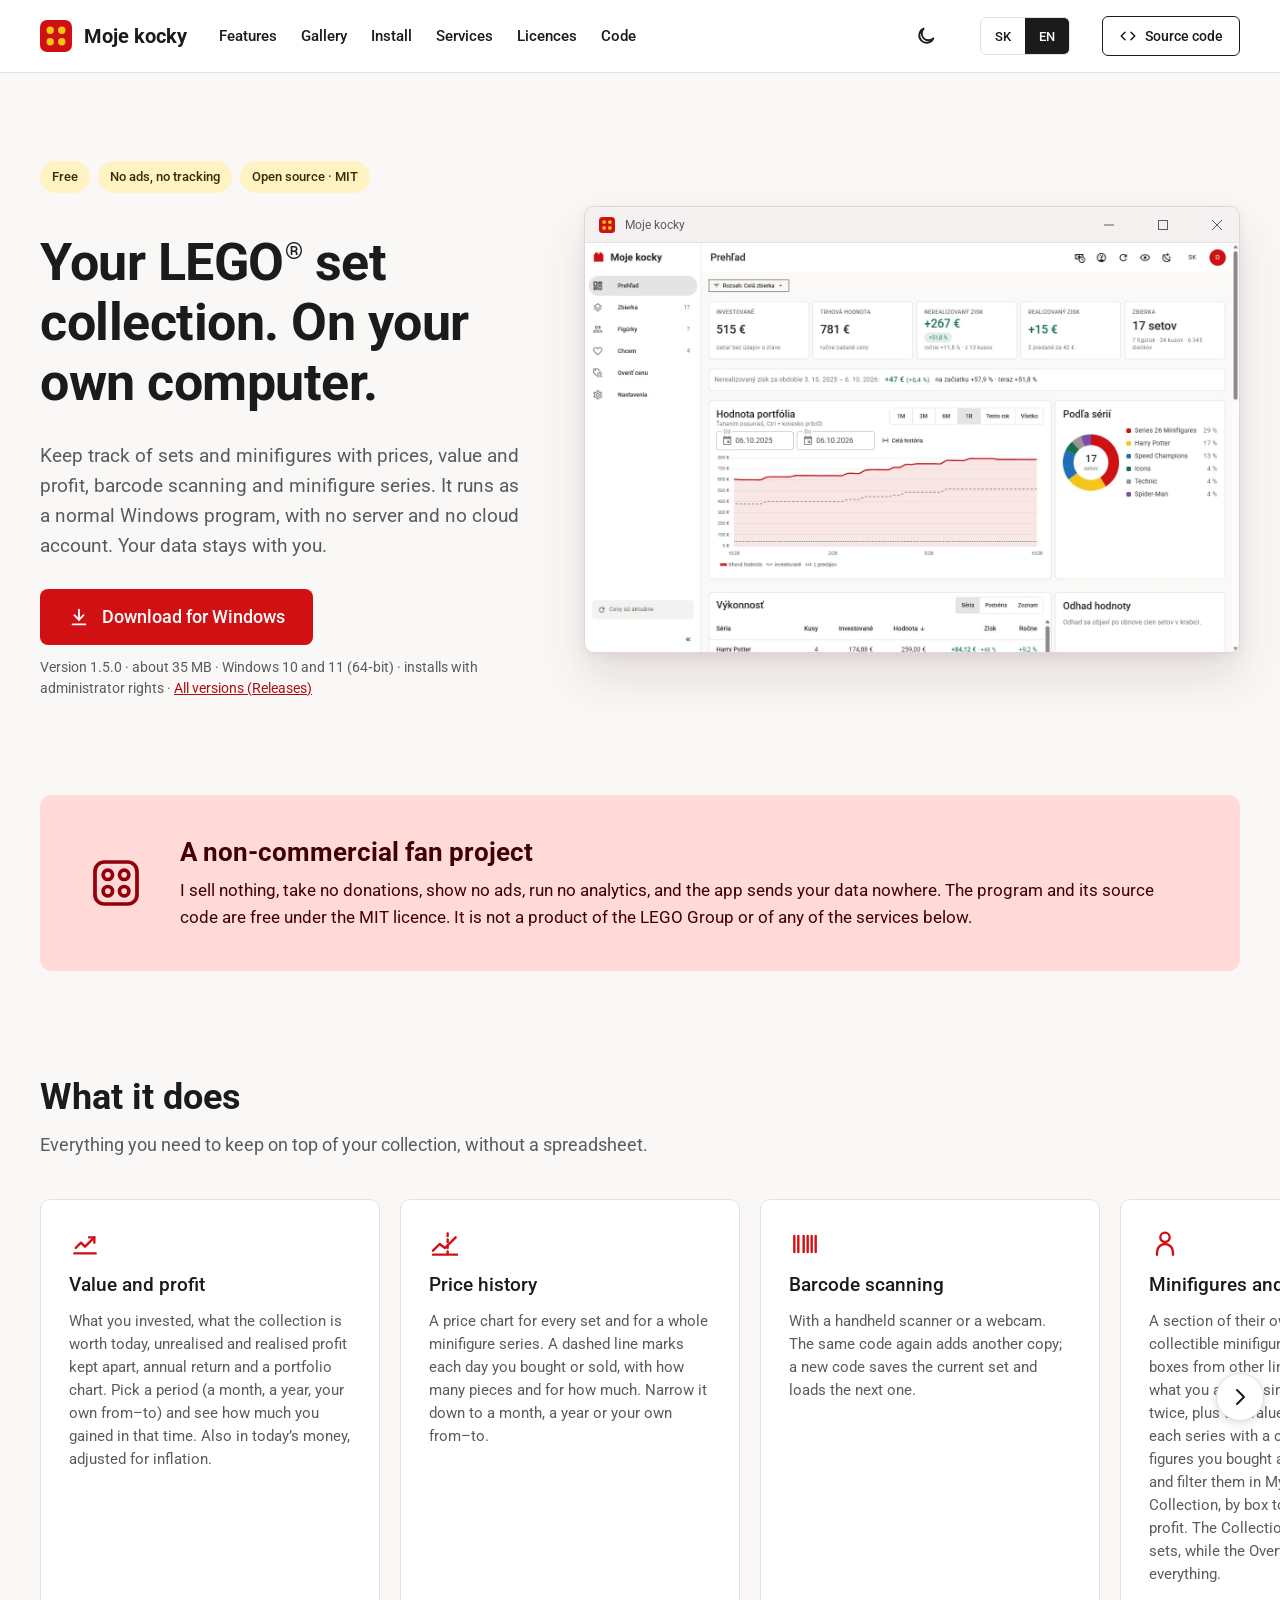
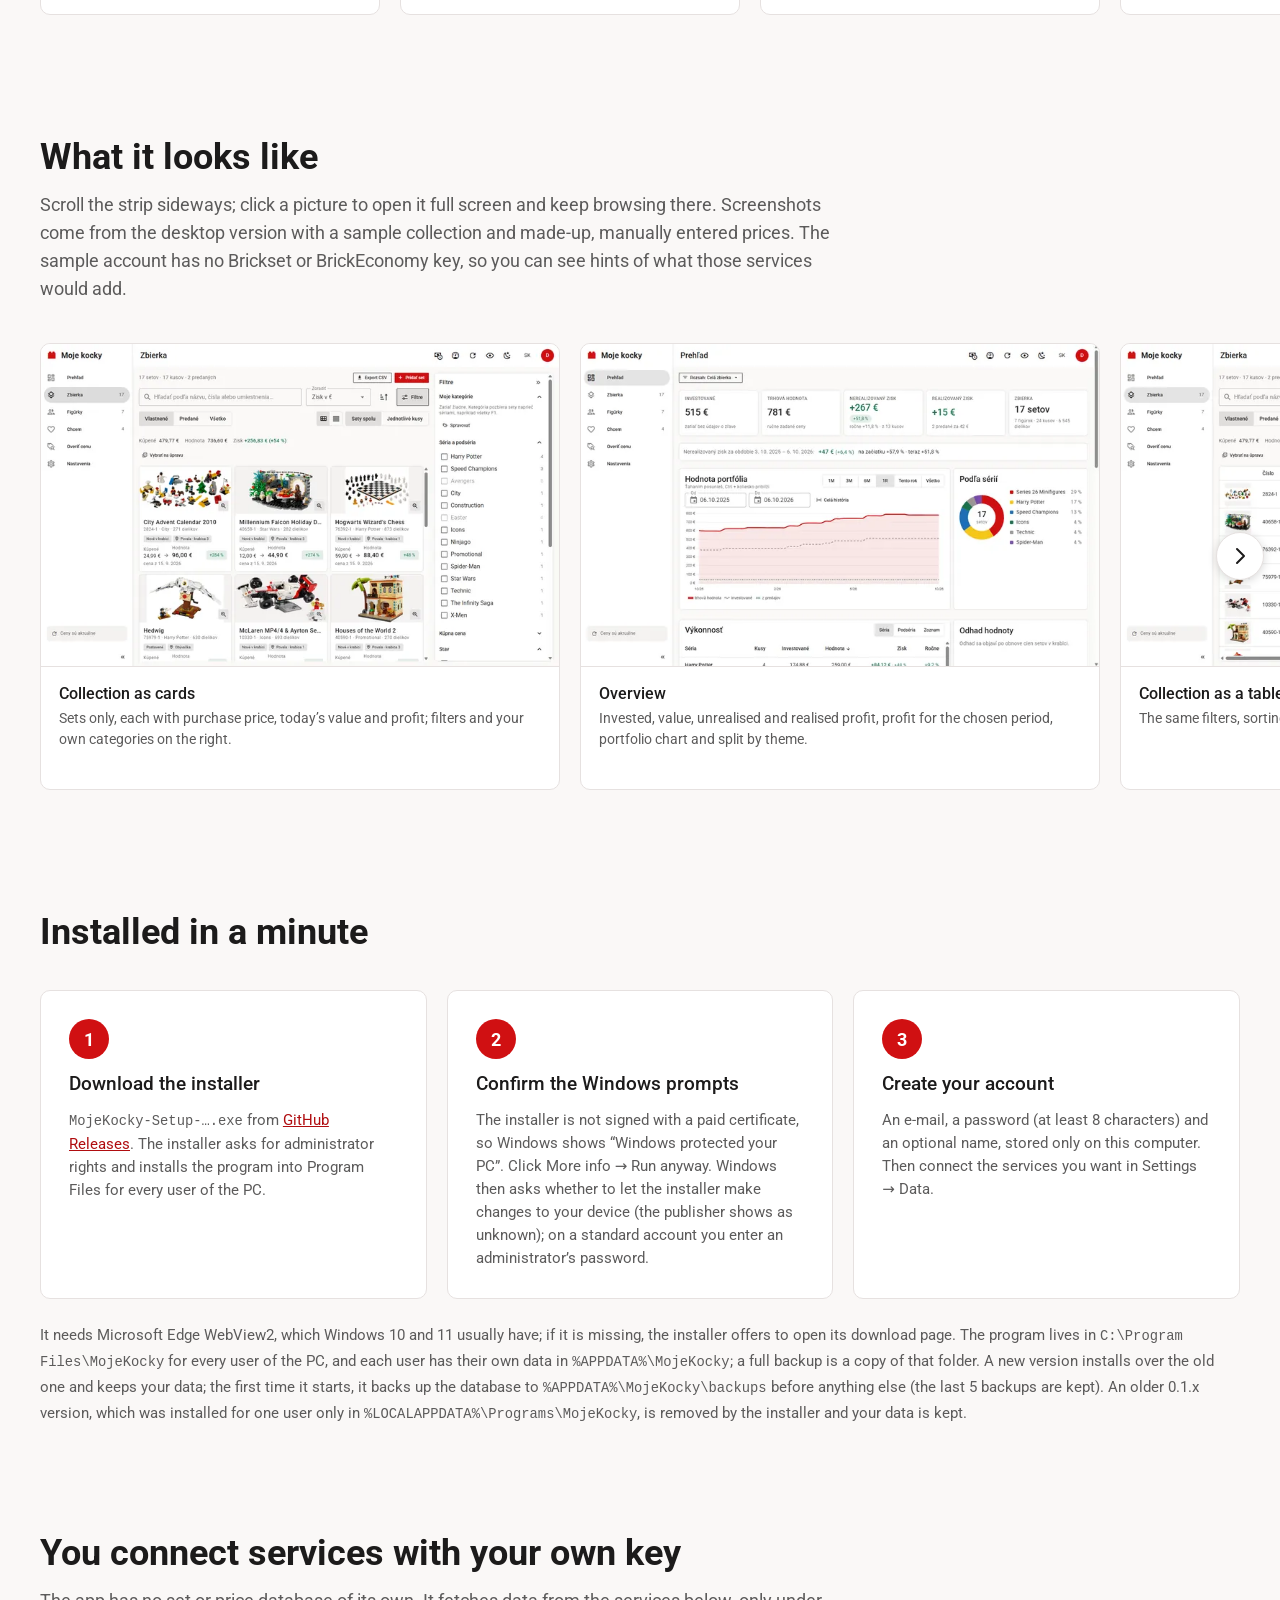
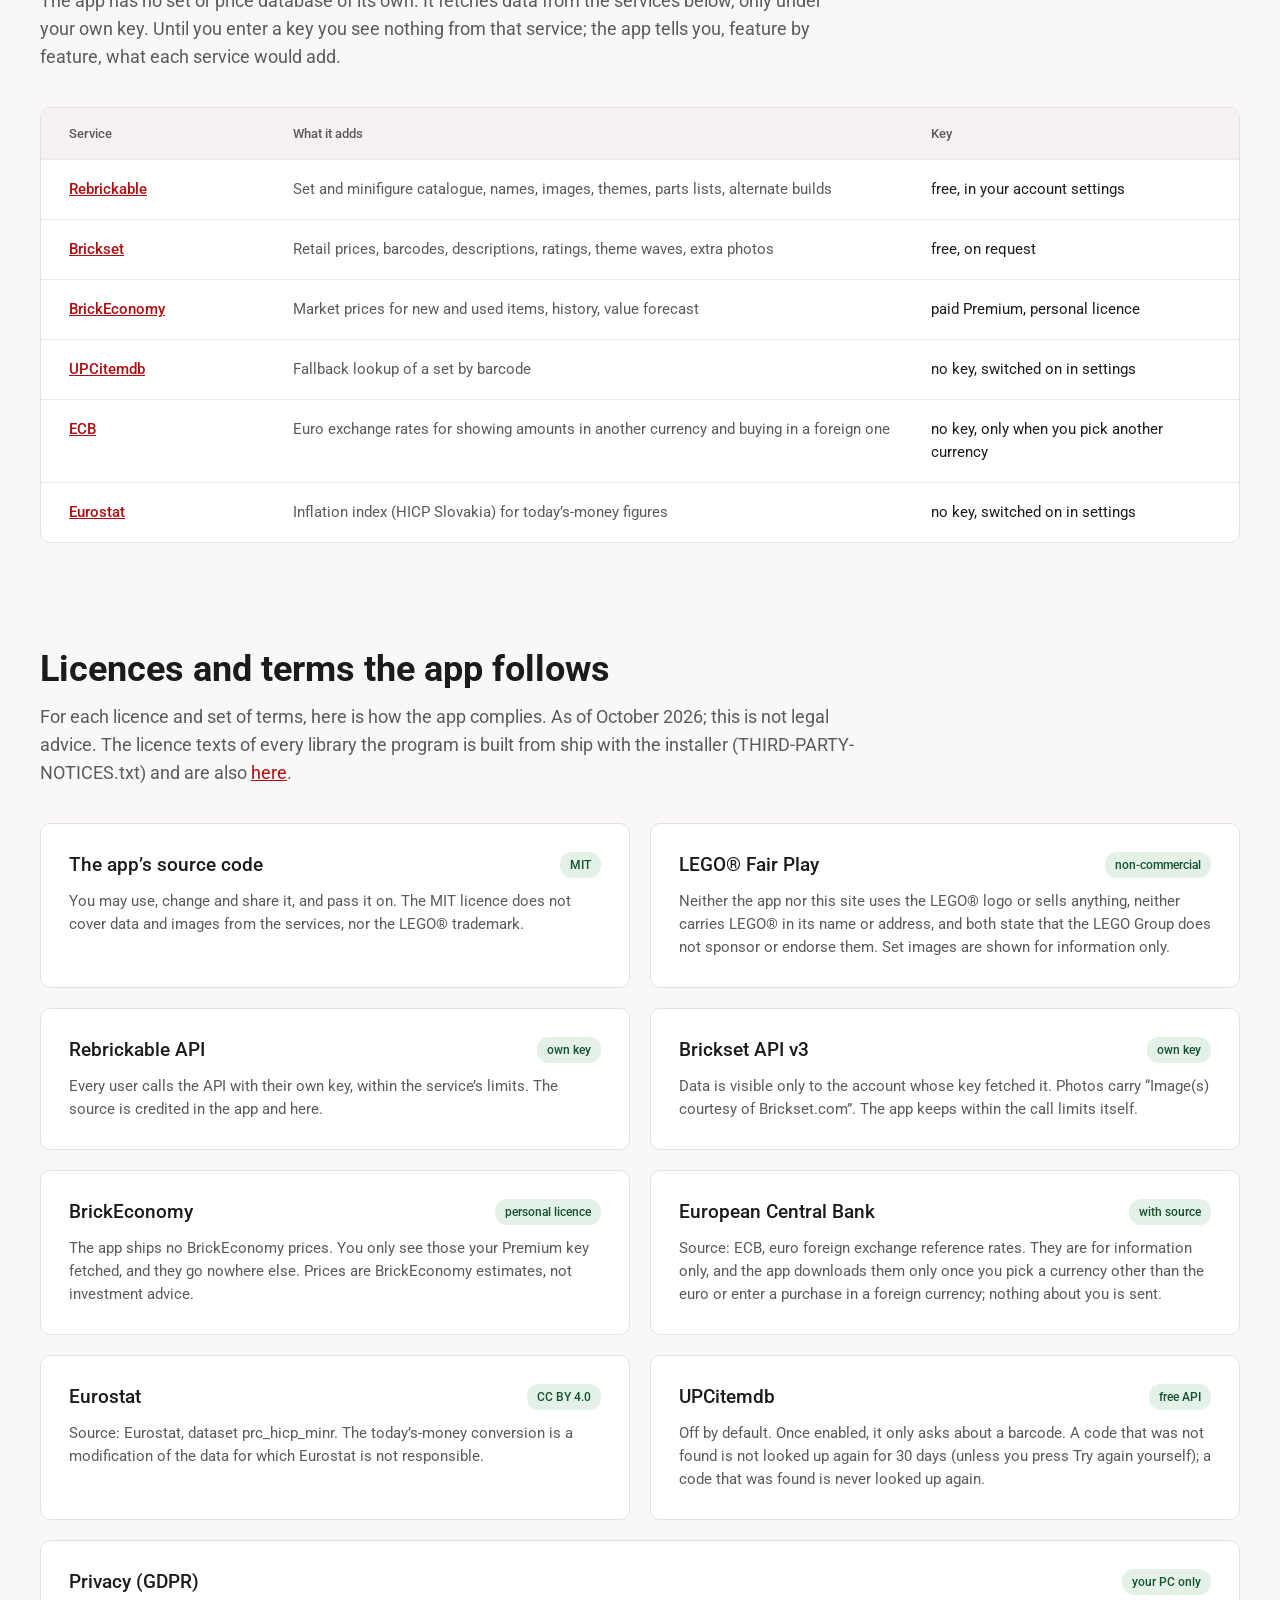
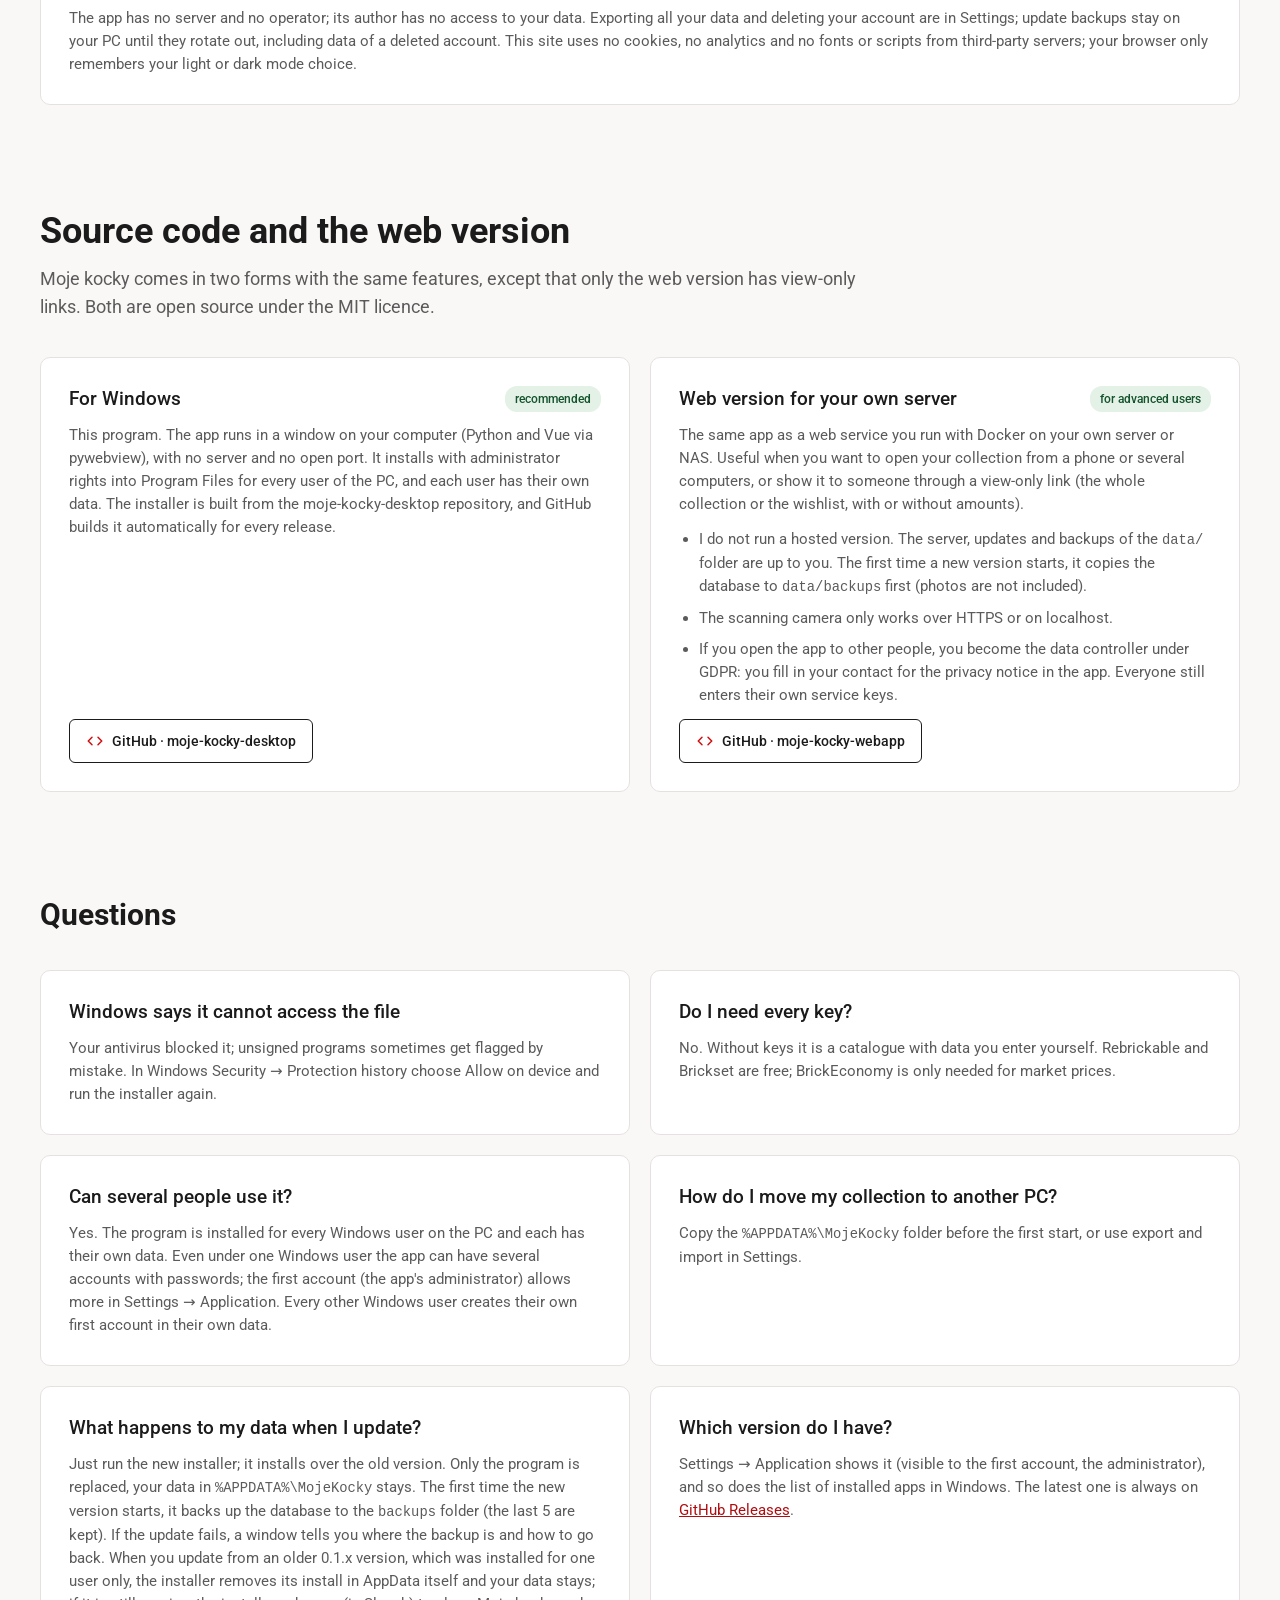
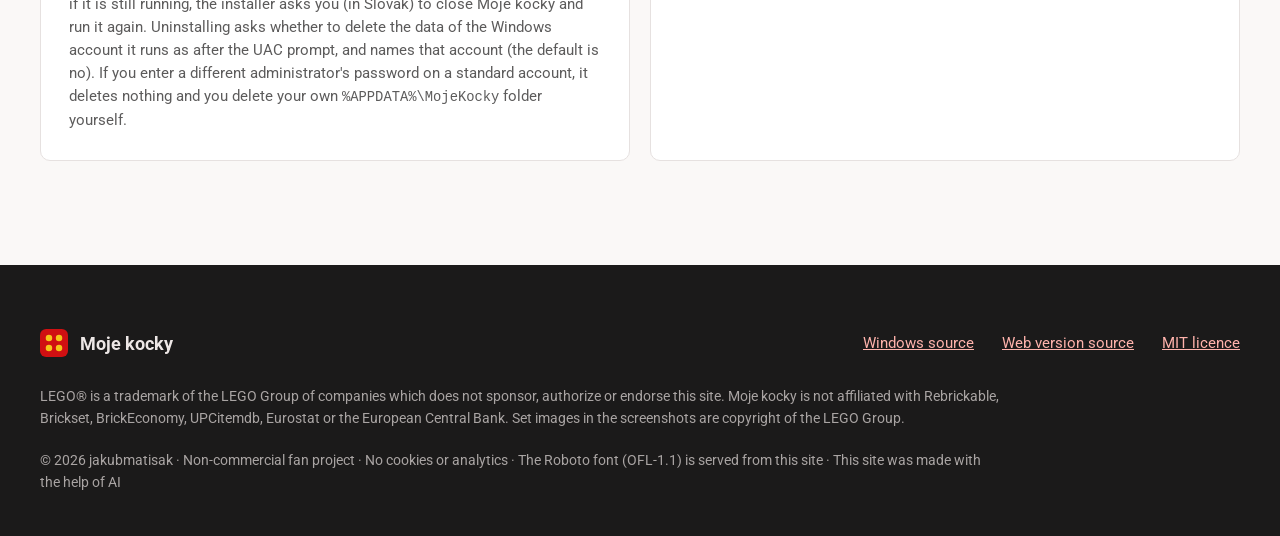
==== commit 906a5f3e: "Stránka k 1.5.0: Moje figúrky, odkaz a verzia Co-Authored-By: Claude Opus 5.5 <noreply@anthropic.com" ====
--- a/index.html
+++ b/index.html
@@ -45,10 +45,10 @@
     "sk",
     "en"
   ],
-  "softwareVersion": "1.4.2",
+  "softwareVersion": "1.5.0",
   "fileSize": "35 MB",
   "releaseNotes": "https://github.com/jakubmatisak/moje-kocky-desktop/releases/latest",
-  "dateModified": "2026-10-07",
+  "dateModified": "2026-10-11",
   "isAccessibleForFree": true,
   "license": "https://opensource.org/license/mit",
   "offers": {
@@ -56,7 +56,7 @@
     "price": "0",
     "priceCurrency": "EUR"
   },
-  "downloadUrl": "https://github.com/jakubmatisak/moje-kocky-desktop/releases/download/v1.4.2/MojeKocky-Setup-1.4.2.exe",
+  "downloadUrl": "https://github.com/jakubmatisak/moje-kocky-desktop/releases/download/v1.5.0/MojeKocky-Setup-1.5.0.exe",
   "image": "https://jakubmatisak.github.io/moje-kocky/assets/img/og.jpg",
   "screenshot": [
     "https://jakubmatisak.github.io/moje-kocky/assets/img/prehlad.webp",
@@ -137,11 +137,11 @@
 <h1><span class="sk">Tvoja zbierka LEGO<span class="reg">®</span> setov. Na tvojom počítači.</span><span class="en">Your LEGO<span class="reg">®</span> set collection. On your own computer.</span></h1>
 <p class="lead"><span class="sk">Evidencia setov a figúrok s cenami, hodnotou a ziskom, skenovaním čiarových kódov a sériami figúrok. Beží ako obyčajný program pre Windows, bez servera a bez účtu v cloude. Údaje ostávajú u teba.</span><span class="en">Keep track of sets and minifigures with prices, value and profit, barcode scanning and minifigure series. It runs as a normal Windows program, with no server and no cloud account. Your data stays with you.</span></p>
 <div class="download">
-<a class="btn-primary" href="https://github.com/jakubmatisak/moje-kocky-desktop/releases/download/v1.4.2/MojeKocky-Setup-1.4.2.exe">
+<a class="btn-primary" href="https://github.com/jakubmatisak/moje-kocky-desktop/releases/download/v1.5.0/MojeKocky-Setup-1.5.0.exe">
 <svg width="22" height="22" viewBox="0 0 24 24" fill="none" stroke="currentColor" stroke-width="2" stroke-linecap="round" stroke-linejoin="round" aria-hidden="true"><path d="M12 4v11"/><path d="M7 10l5 5 5-5"/><path d="M5 20h14"/></svg>
 <span class="sk">Stiahnuť pre Windows</span><span class="en">Download for Windows</span>
 </a>
-<span class="meta"><span class="sk">Verzia 1.4.2 · asi 35 MB · Windows 10 a 11&nbsp;(64&#8209;bit) · inštalácia s&nbsp;právami správcu · <a href="https://github.com/jakubmatisak/moje-kocky-desktop/releases">Všetky verzie (Releases)</a></span><span class="en">Version 1.4.2 · about 35 MB · Windows 10 and 11&nbsp;(64&#8209;bit) · installs with administrator rights · <a href="https://github.com/jakubmatisak/moje-kocky-desktop/releases">All versions (Releases)</a></span></span>
+<span class="meta"><span class="sk">Verzia 1.5.0 · asi 35 MB · Windows 10 a 11&nbsp;(64&#8209;bit) · inštalácia s&nbsp;právami správcu · <a href="https://github.com/jakubmatisak/moje-kocky-desktop/releases">Všetky verzie (Releases)</a></span><span class="en">Version 1.5.0 · about 35 MB · Windows 10 and 11&nbsp;(64&#8209;bit) · installs with administrator rights · <a href="https://github.com/jakubmatisak/moje-kocky-desktop/releases">All versions (Releases)</a></span></span>
 <span class="phone-note"><span class="sk">Si na telefóne? Moje kocky bežia len na počítači s Windows. Pošli si odkaz a stiahni si ich tam.</span><span class="en">On a phone? The app only runs on a Windows computer. Send yourself the link and download it there.</span></span>
 </div>
 </div>
@@ -195,7 +195,7 @@
 <li><article class="card">
 <svg width="32" height="32" viewBox="0 0 24 24" fill="none" stroke-width="1.8" stroke-linecap="round" stroke-linejoin="round" aria-hidden="true"><circle cx="12" cy="7" r="3.5"/><path d="M6 20v-2a6 6 0 0 1 12 0v2"/></svg>
 <h3><span class="sk">Figúrky a série</span><span class="en">Minifigures and series</span></h3>
-<p><span class="sk">Vlastná sekcia so všetkými zberateľskými sériami minifigúrok aj blind-boxmi iných radov: hneď vidíš, čo ti chýba a čo máš dvakrát, a pri každej sérii aj hodnotu tvojich figúrok s grafom. Viac kúpených figúrok pridáš naraz jednou sumou. Zbierka tak ostáva prehľadná so setmi, Prehľad a export rátajú všetko.</span><span class="en">A section of their own with every collectible minifigure series and blind boxes from other lines: see at a glance what you are missing and what you have twice, plus the value of your figures in each series with a chart. Add several figures you bought at once, for one total. The Collection stays a tidy list of sets, while the Overview and export count everything.</span></p>
+<p><span class="sk">Vlastná sekcia so všetkými zberateľskými sériami minifigúrok aj blind-boxmi iných radov: hneď vidíš, čo ti chýba a čo máš dvakrát, a pri každej sérii aj hodnotu tvojich figúrok s grafom. Viac kúpených figúrok pridáš naraz jednou sumou a v Moje figúrky ich filtruješ ako Zbierku, aj podľa krabice, s hodnotou a ziskom. Zbierka tak ostáva prehľadná so setmi, Prehľad a export rátajú všetko.</span><span class="en">A section of their own with every collectible minifigure series and blind boxes from other lines: see at a glance what you are missing and what you have twice, plus the value of your figures in each series with a chart. Add several figures you bought at once, for one total, and filter them in My minifigures like the Collection, by box too, with value and profit. The Collection stays a tidy list of sets, while the Overview and export count everything.</span></p>
 </article></li>
 <li><article class="card">
 <svg width="32" height="32" viewBox="0 0 24 24" fill="none" stroke-width="1.8" stroke-linecap="round" stroke-linejoin="round" aria-hidden="true"><circle cx="11" cy="11" r="6"/><path d="M20 20l-4.5-4.5"/><path d="M9 11h4"/><path d="M11 9v4"/></svg>
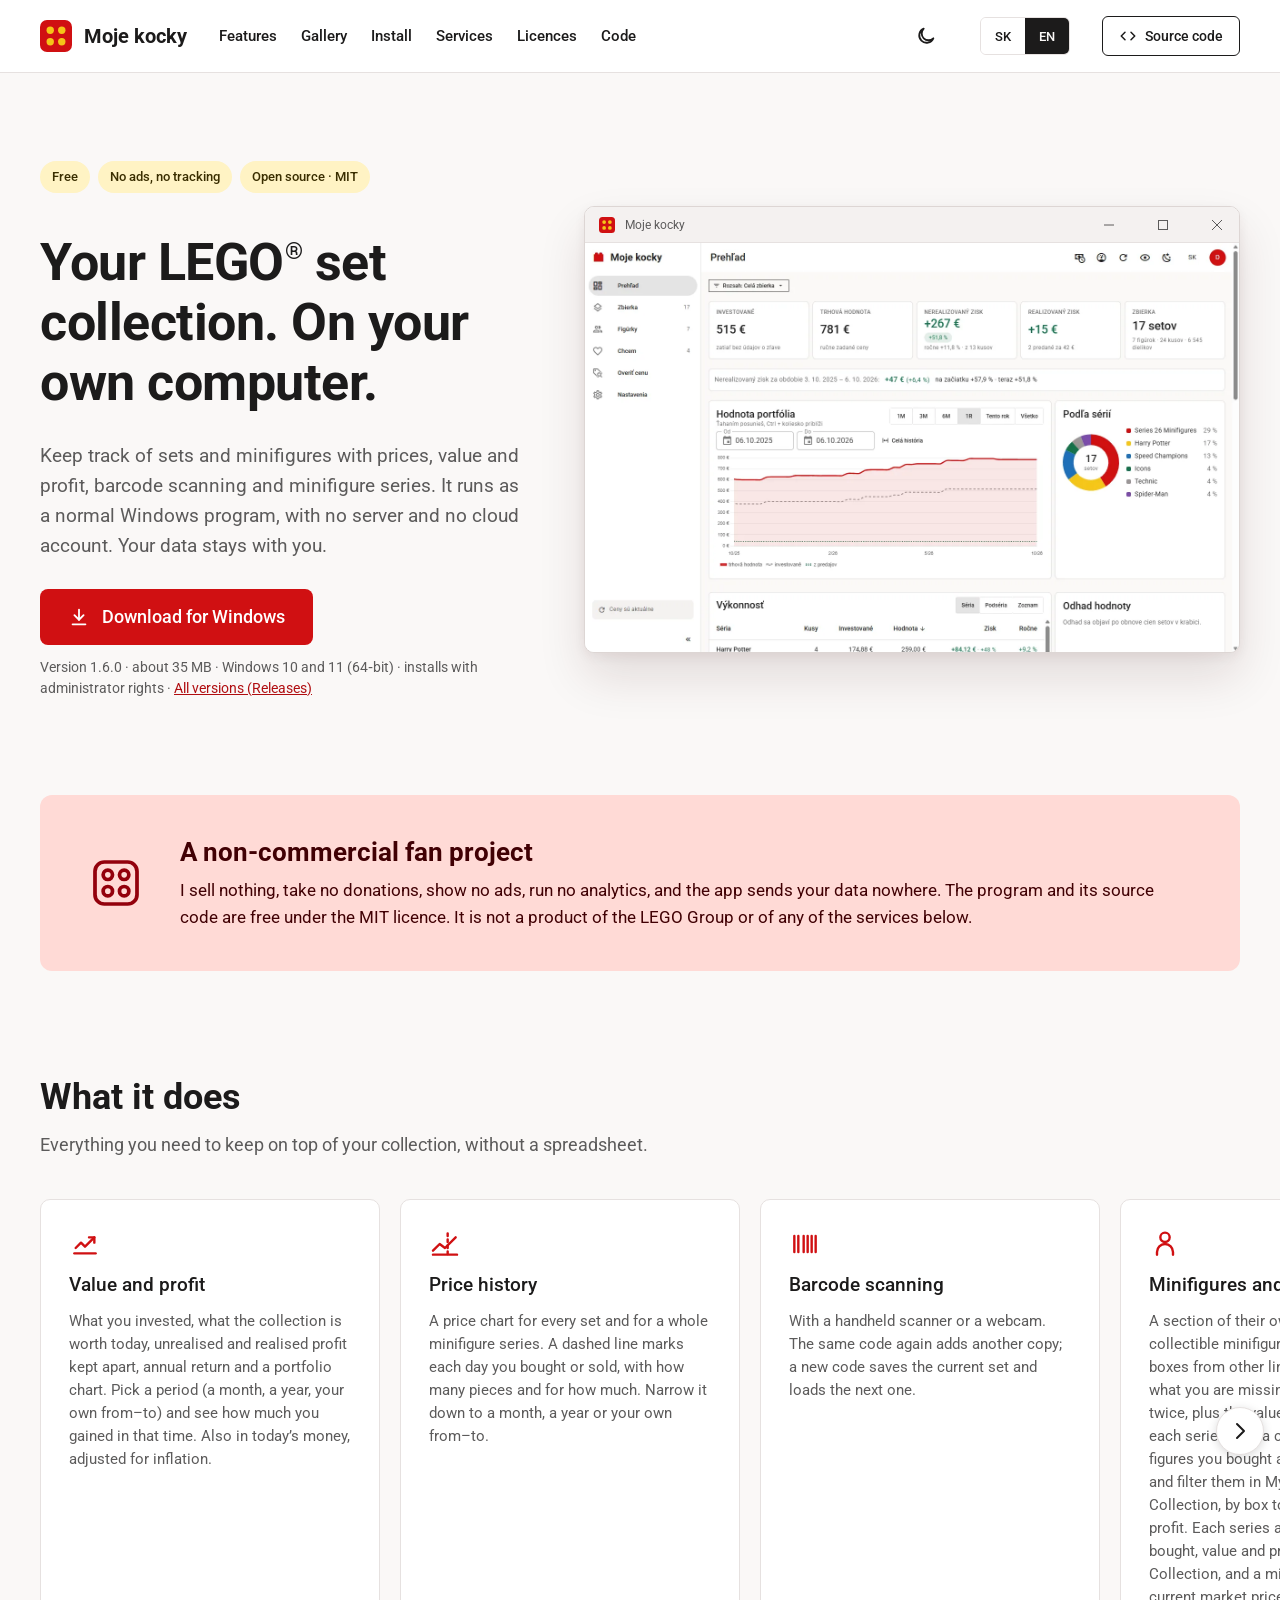
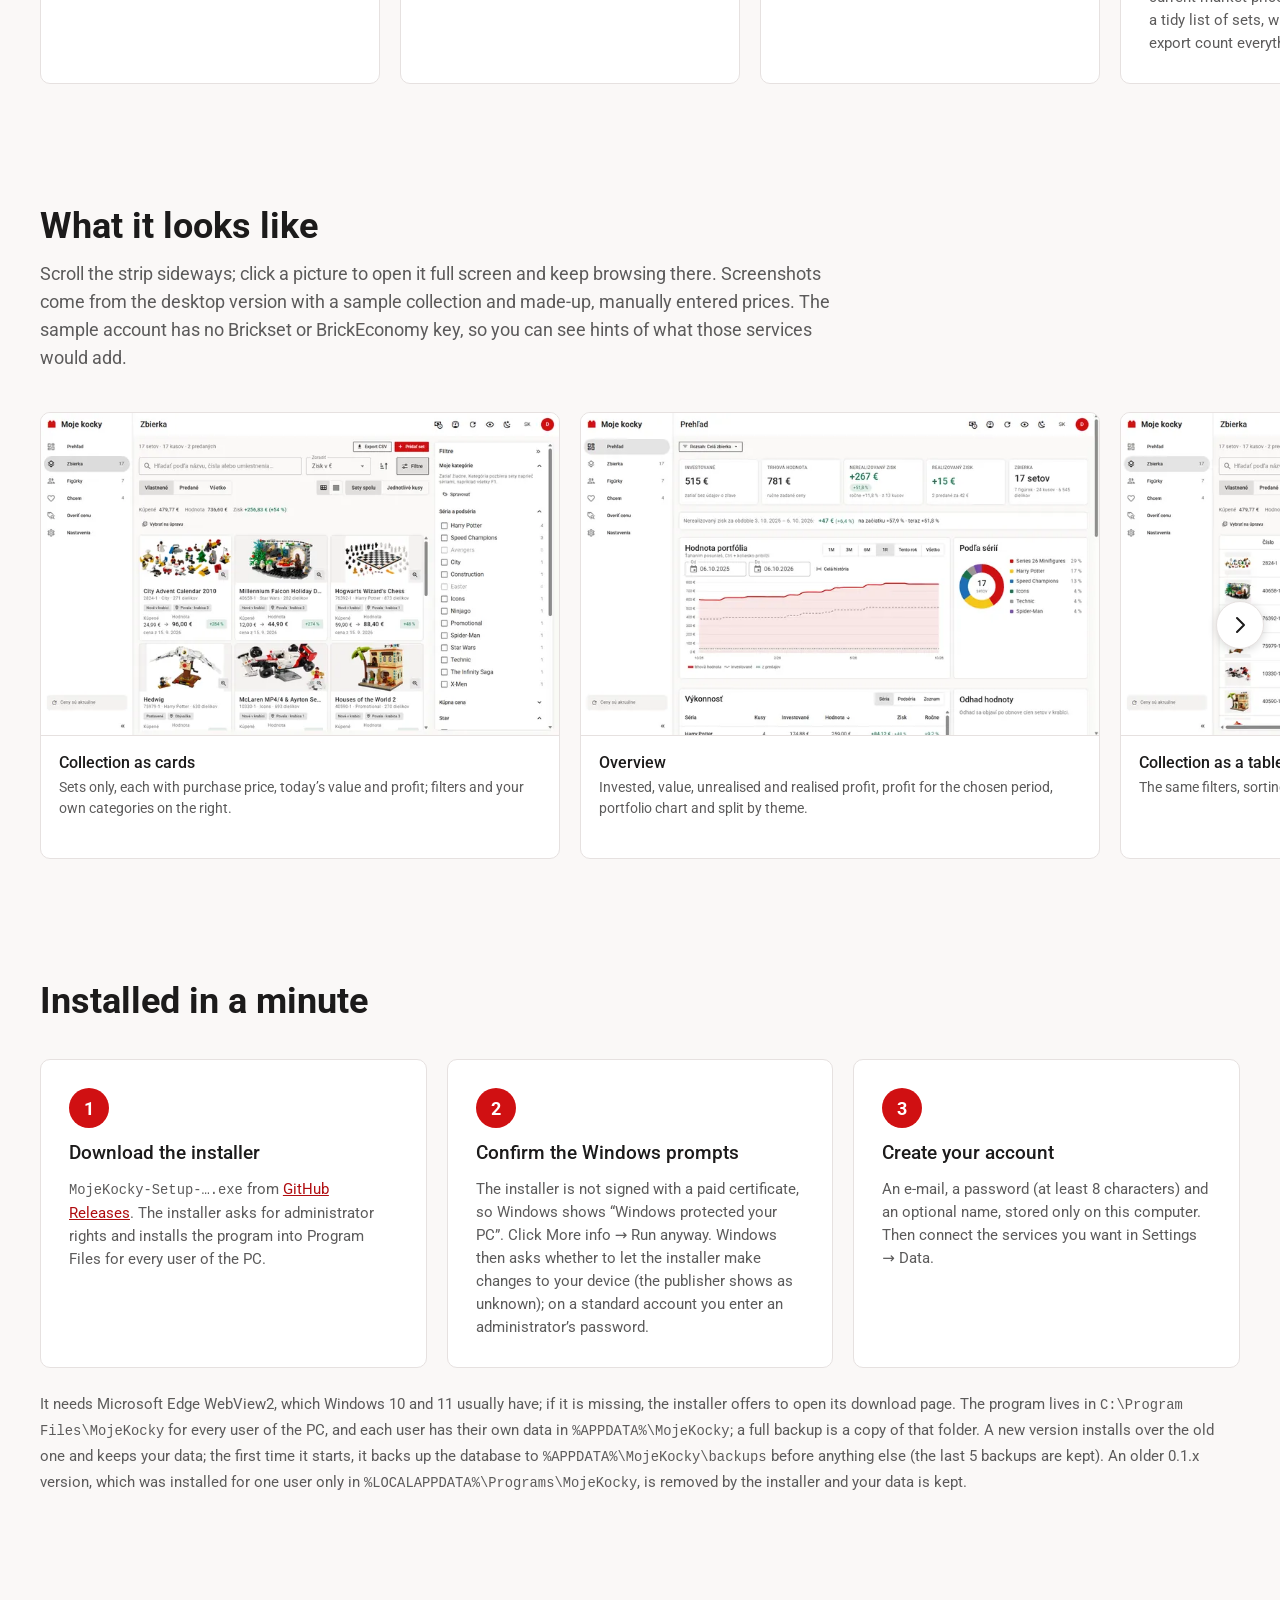
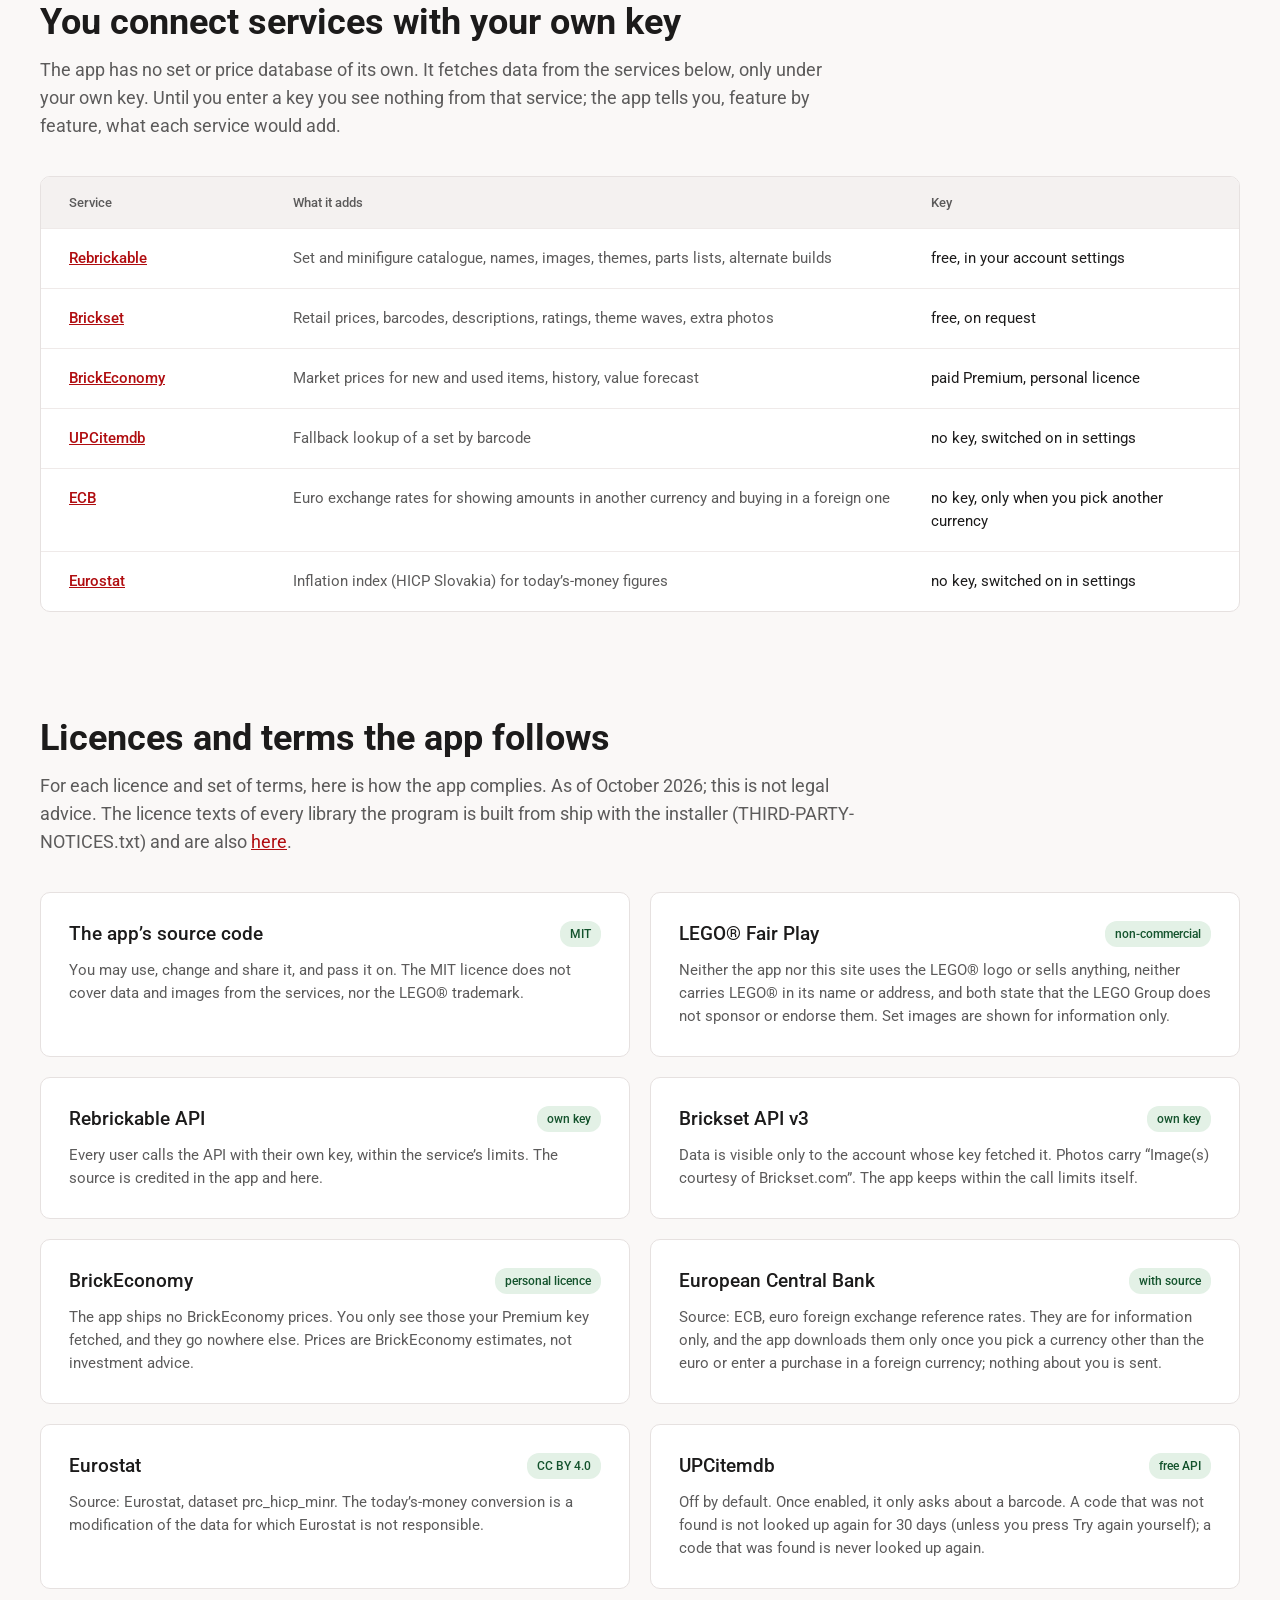
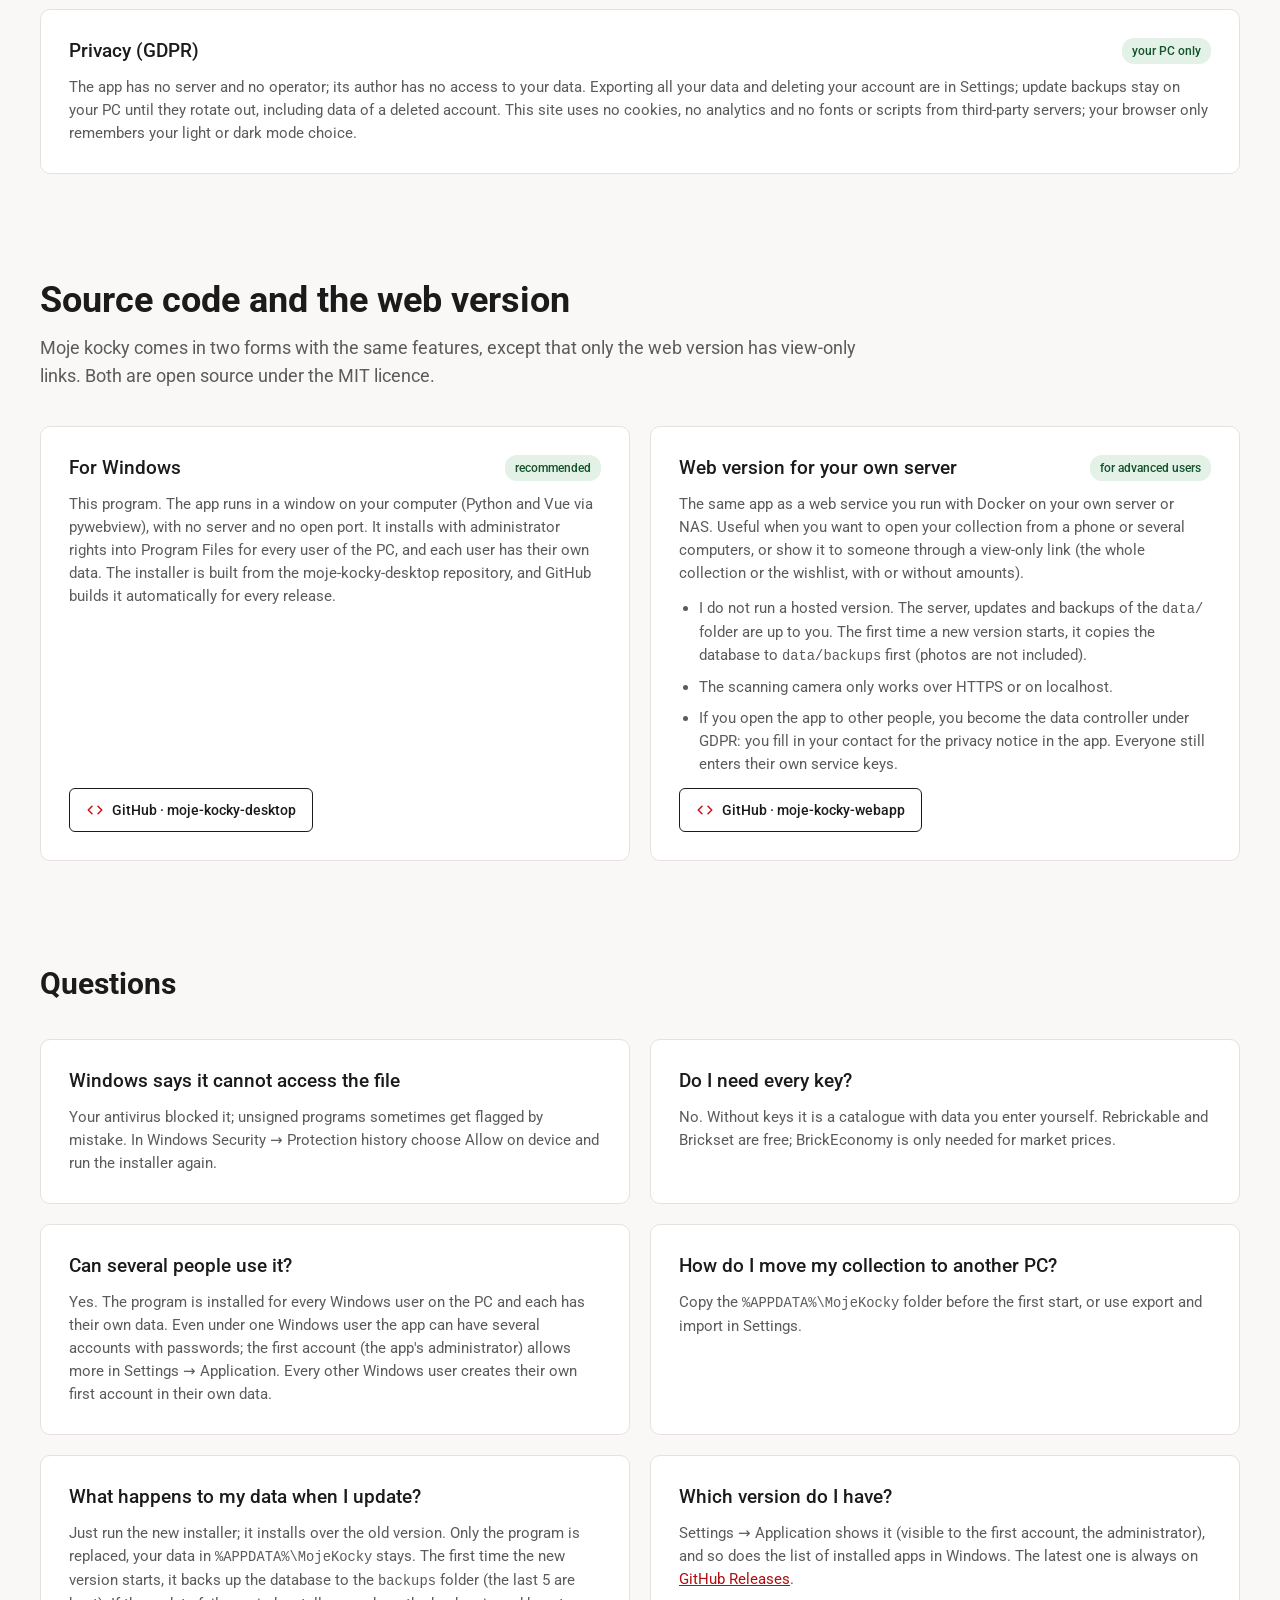
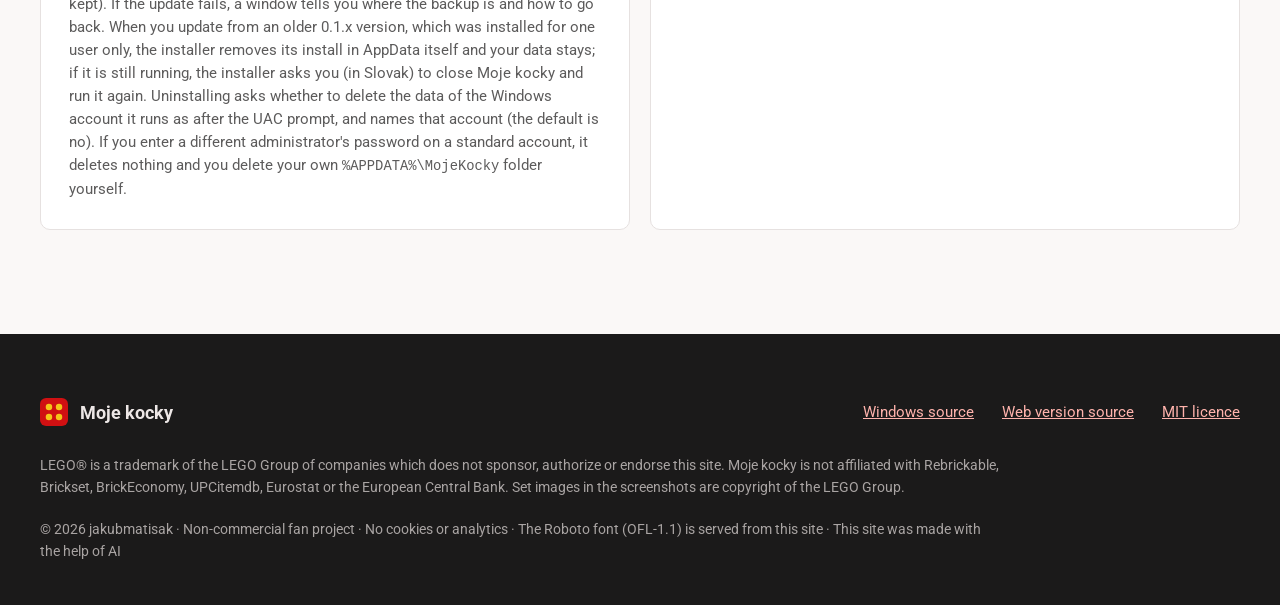
==== commit 8adaddf8: "Stránka k 1.6.0: ceny vo Figúrkach, odkaz a verzia Co-Authored-By: Claude Opus 5.5 <noreply@anthropi" ====
--- a/index.html
+++ b/index.html
@@ -45,7 +45,7 @@
     "sk",
     "en"
   ],
-  "softwareVersion": "1.5.0",
+  "softwareVersion": "1.6.0",
   "fileSize": "35 MB",
   "releaseNotes": "https://github.com/jakubmatisak/moje-kocky-desktop/releases/latest",
   "dateModified": "2026-10-11",
@@ -56,7 +56,7 @@
     "price": "0",
     "priceCurrency": "EUR"
   },
-  "downloadUrl": "https://github.com/jakubmatisak/moje-kocky-desktop/releases/download/v1.5.0/MojeKocky-Setup-1.5.0.exe",
+  "downloadUrl": "https://github.com/jakubmatisak/moje-kocky-desktop/releases/download/v1.6.0/MojeKocky-Setup-1.6.0.exe",
   "image": "https://jakubmatisak.github.io/moje-kocky/assets/img/og.jpg",
   "screenshot": [
     "https://jakubmatisak.github.io/moje-kocky/assets/img/prehlad.webp",
@@ -137,11 +137,11 @@
 <h1><span class="sk">Tvoja zbierka LEGO<span class="reg">®</span> setov. Na tvojom počítači.</span><span class="en">Your LEGO<span class="reg">®</span> set collection. On your own computer.</span></h1>
 <p class="lead"><span class="sk">Evidencia setov a figúrok s cenami, hodnotou a ziskom, skenovaním čiarových kódov a sériami figúrok. Beží ako obyčajný program pre Windows, bez servera a bez účtu v cloude. Údaje ostávajú u teba.</span><span class="en">Keep track of sets and minifigures with prices, value and profit, barcode scanning and minifigure series. It runs as a normal Windows program, with no server and no cloud account. Your data stays with you.</span></p>
 <div class="download">
-<a class="btn-primary" href="https://github.com/jakubmatisak/moje-kocky-desktop/releases/download/v1.5.0/MojeKocky-Setup-1.5.0.exe">
+<a class="btn-primary" href="https://github.com/jakubmatisak/moje-kocky-desktop/releases/download/v1.6.0/MojeKocky-Setup-1.6.0.exe">
 <svg width="22" height="22" viewBox="0 0 24 24" fill="none" stroke="currentColor" stroke-width="2" stroke-linecap="round" stroke-linejoin="round" aria-hidden="true"><path d="M12 4v11"/><path d="M7 10l5 5 5-5"/><path d="M5 20h14"/></svg>
 <span class="sk">Stiahnuť pre Windows</span><span class="en">Download for Windows</span>
 </a>
-<span class="meta"><span class="sk">Verzia 1.5.0 · asi 35 MB · Windows 10 a 11&nbsp;(64&#8209;bit) · inštalácia s&nbsp;právami správcu · <a href="https://github.com/jakubmatisak/moje-kocky-desktop/releases">Všetky verzie (Releases)</a></span><span class="en">Version 1.5.0 · about 35 MB · Windows 10 and 11&nbsp;(64&#8209;bit) · installs with administrator rights · <a href="https://github.com/jakubmatisak/moje-kocky-desktop/releases">All versions (Releases)</a></span></span>
+<span class="meta"><span class="sk">Verzia 1.6.0 · asi 35 MB · Windows 10 a 11&nbsp;(64&#8209;bit) · inštalácia s&nbsp;právami správcu · <a href="https://github.com/jakubmatisak/moje-kocky-desktop/releases">Všetky verzie (Releases)</a></span><span class="en">Version 1.6.0 · about 35 MB · Windows 10 and 11&nbsp;(64&#8209;bit) · installs with administrator rights · <a href="https://github.com/jakubmatisak/moje-kocky-desktop/releases">All versions (Releases)</a></span></span>
 <span class="phone-note"><span class="sk">Si na telefóne? Moje kocky bežia len na počítači s Windows. Pošli si odkaz a stiahni si ich tam.</span><span class="en">On a phone? The app only runs on a Windows computer. Send yourself the link and download it there.</span></span>
 </div>
 </div>
@@ -195,7 +195,7 @@
 <li><article class="card">
 <svg width="32" height="32" viewBox="0 0 24 24" fill="none" stroke-width="1.8" stroke-linecap="round" stroke-linejoin="round" aria-hidden="true"><circle cx="12" cy="7" r="3.5"/><path d="M6 20v-2a6 6 0 0 1 12 0v2"/></svg>
 <h3><span class="sk">Figúrky a série</span><span class="en">Minifigures and series</span></h3>
-<p><span class="sk">Vlastná sekcia so všetkými zberateľskými sériami minifigúrok aj blind-boxmi iných radov: hneď vidíš, čo ti chýba a čo máš dvakrát, a pri každej sérii aj hodnotu tvojich figúrok s grafom. Viac kúpených figúrok pridáš naraz jednou sumou a v Moje figúrky ich filtruješ ako Zbierku, aj podľa krabice, s hodnotou a ziskom. Zbierka tak ostáva prehľadná so setmi, Prehľad a export rátajú všetko.</span><span class="en">A section of their own with every collectible minifigure series and blind boxes from other lines: see at a glance what you are missing and what you have twice, plus the value of your figures in each series with a chart. Add several figures you bought at once, for one total, and filter them in My minifigures like the Collection, by box too, with value and profit. The Collection stays a tidy list of sets, while the Overview and export count everything.</span></p>
+<p><span class="sk">Vlastná sekcia so všetkými zberateľskými sériami minifigúrok aj blind-boxmi iných radov: hneď vidíš, čo ti chýba a čo máš dvakrát, a pri každej sérii aj hodnotu tvojich figúrok s grafom. Viac kúpených figúrok pridáš naraz jednou sumou a v Moje figúrky ich filtruješ ako Zbierku, aj podľa krabice, s hodnotou a ziskom. Pri sérii aj figúrke vidíš kúpené, hodnotu a zisk ako v Zbierke a pri chýbajúcej figúrke aktuálnu cenu na trhu. Zbierka tak ostáva prehľadná so setmi, Prehľad a export rátajú všetko.</span><span class="en">A section of their own with every collectible minifigure series and blind boxes from other lines: see at a glance what you are missing and what you have twice, plus the value of your figures in each series with a chart. Add several figures you bought at once, for one total, and filter them in My minifigures like the Collection, by box too, with value and profit. Each series and figure shows bought, value and profit like the Collection, and a missing figure shows its current market price. The Collection stays a tidy list of sets, while the Overview and export count everything.</span></p>
 </article></li>
 <li><article class="card">
 <svg width="32" height="32" viewBox="0 0 24 24" fill="none" stroke-width="1.8" stroke-linecap="round" stroke-linejoin="round" aria-hidden="true"><circle cx="11" cy="11" r="6"/><path d="M20 20l-4.5-4.5"/><path d="M9 11h4"/><path d="M11 9v4"/></svg>
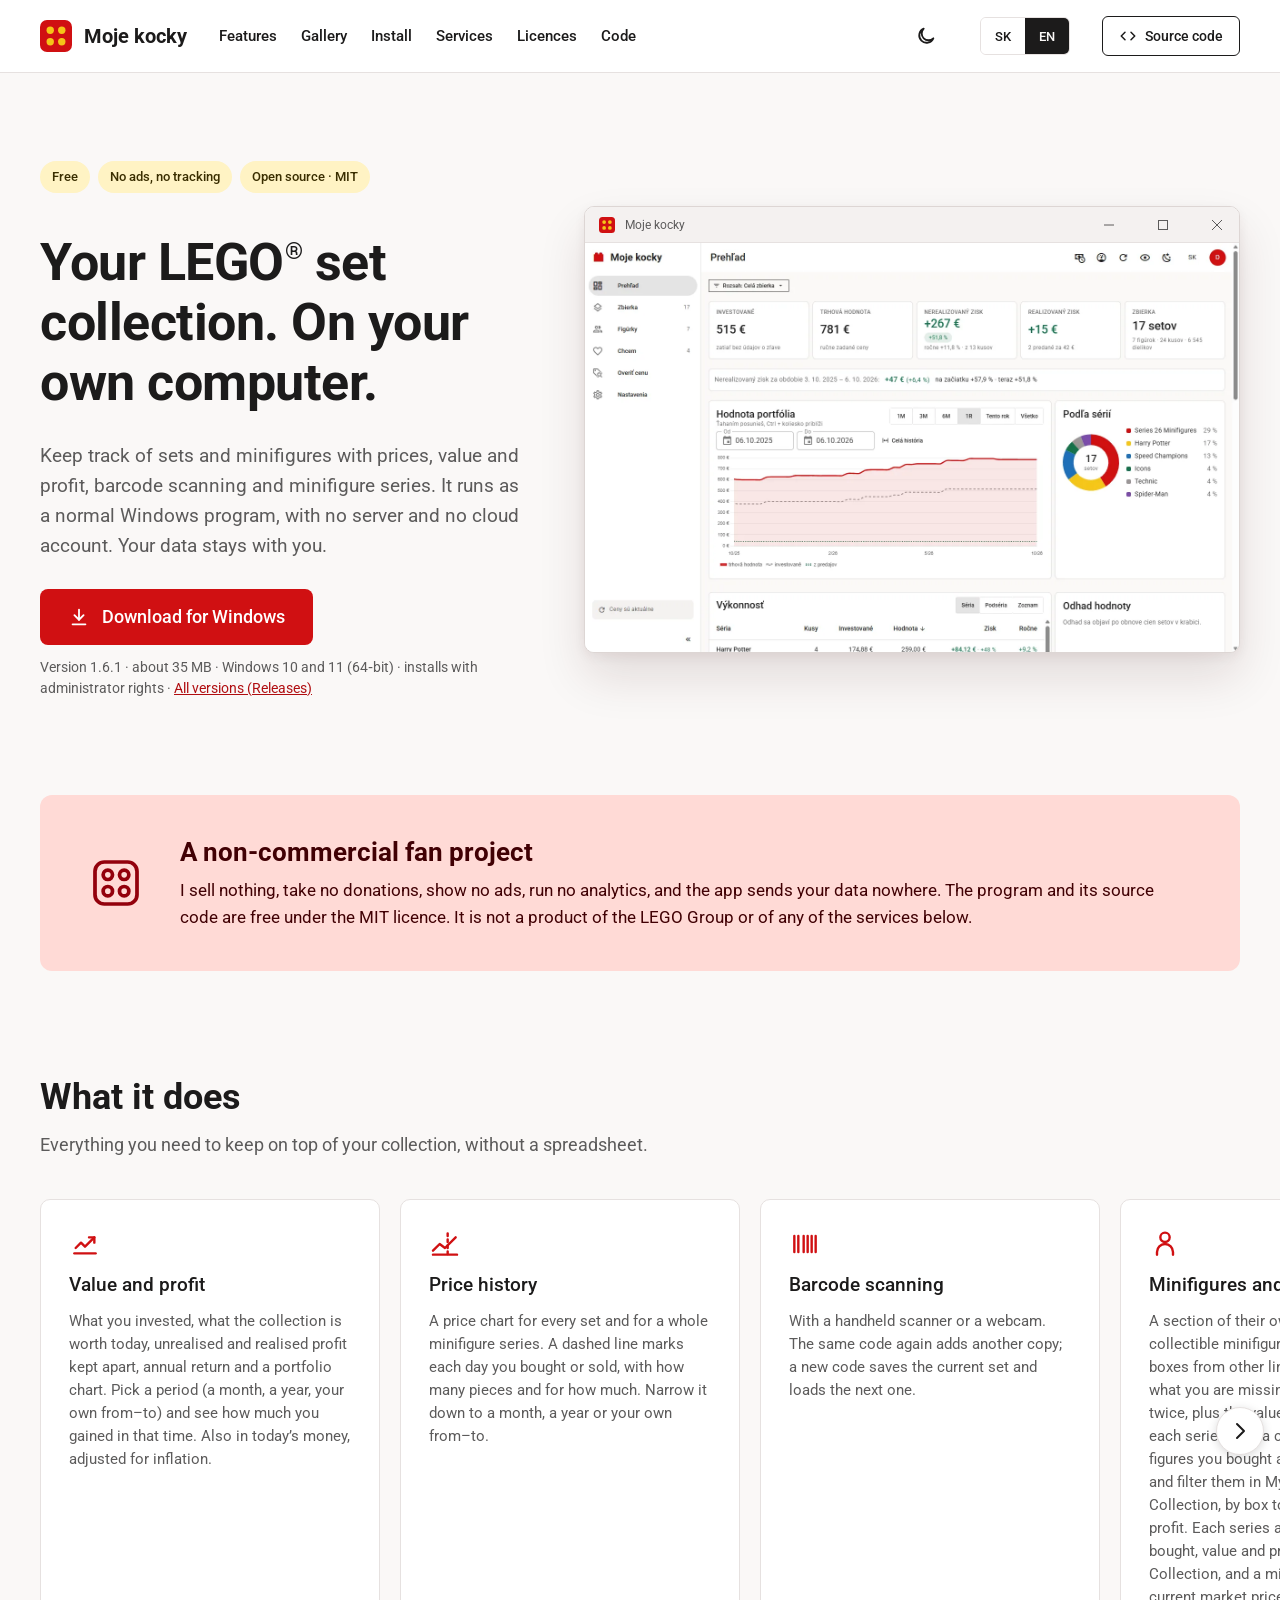
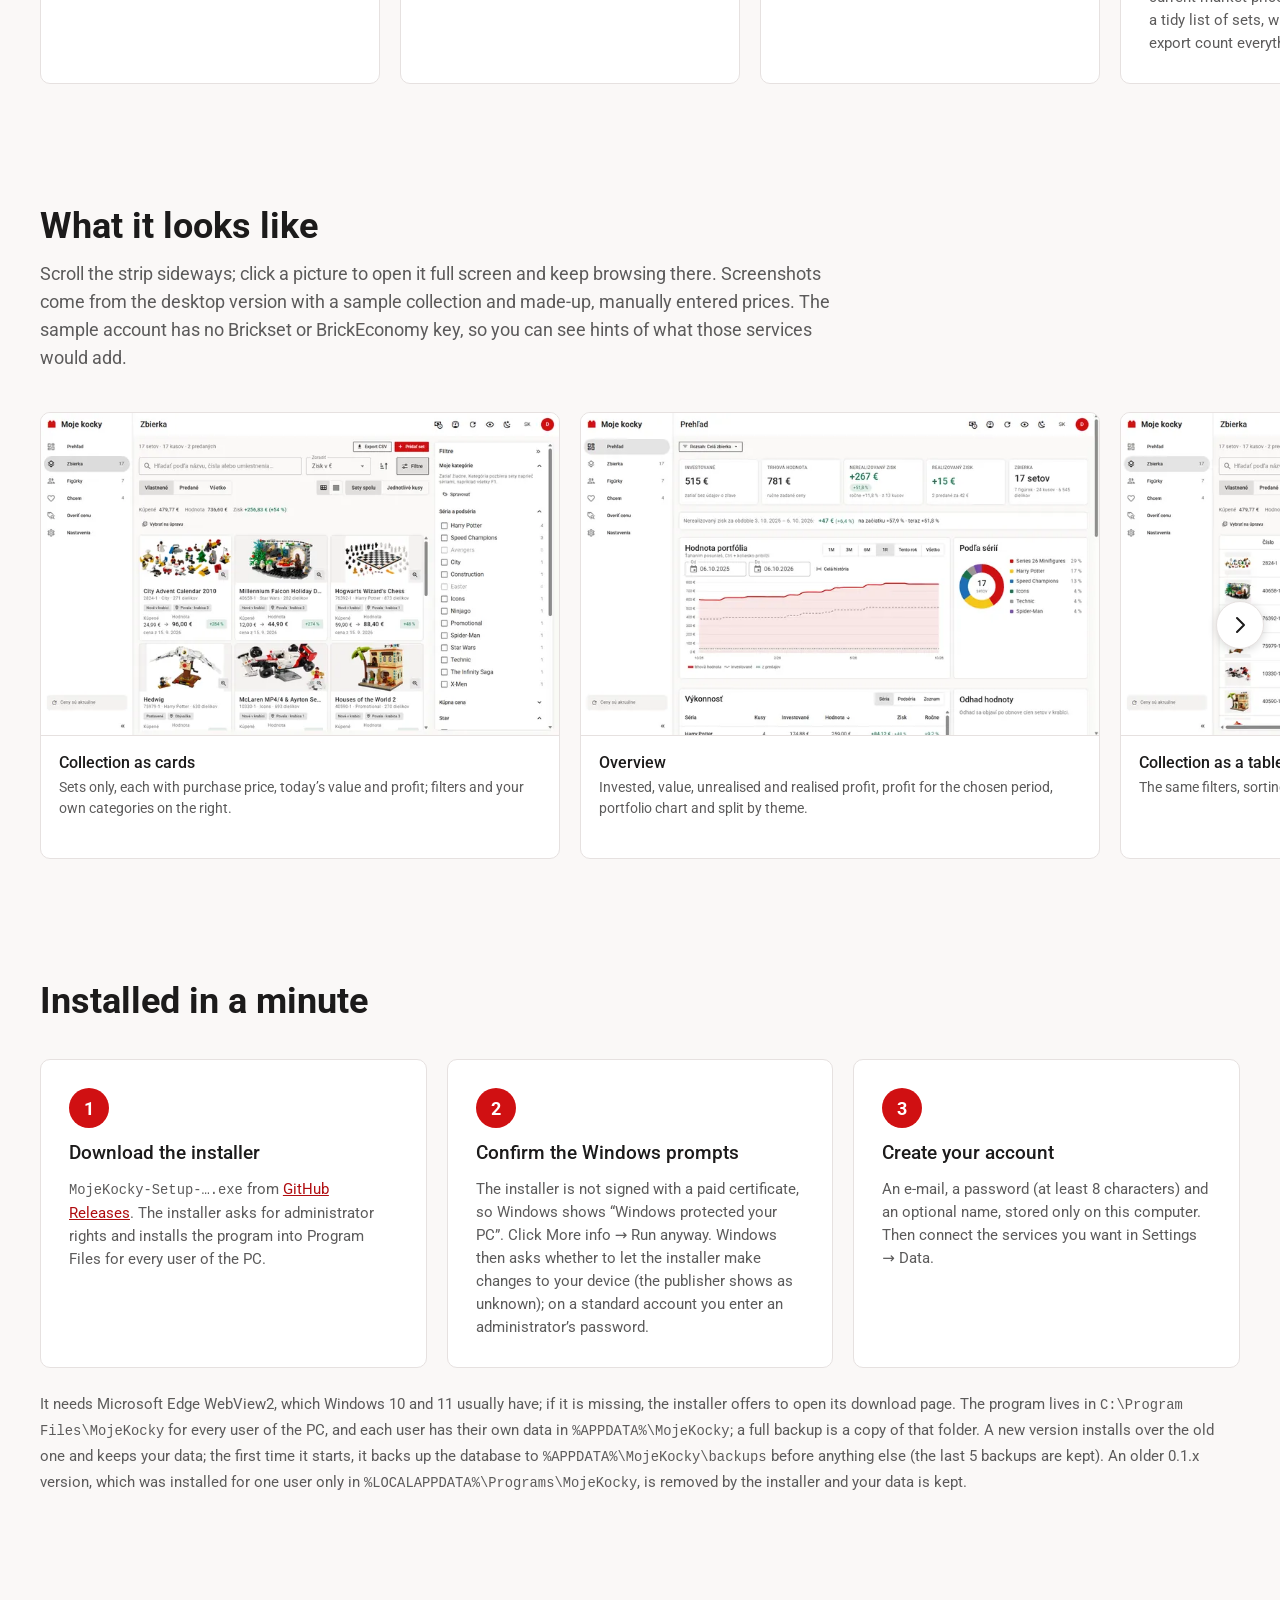
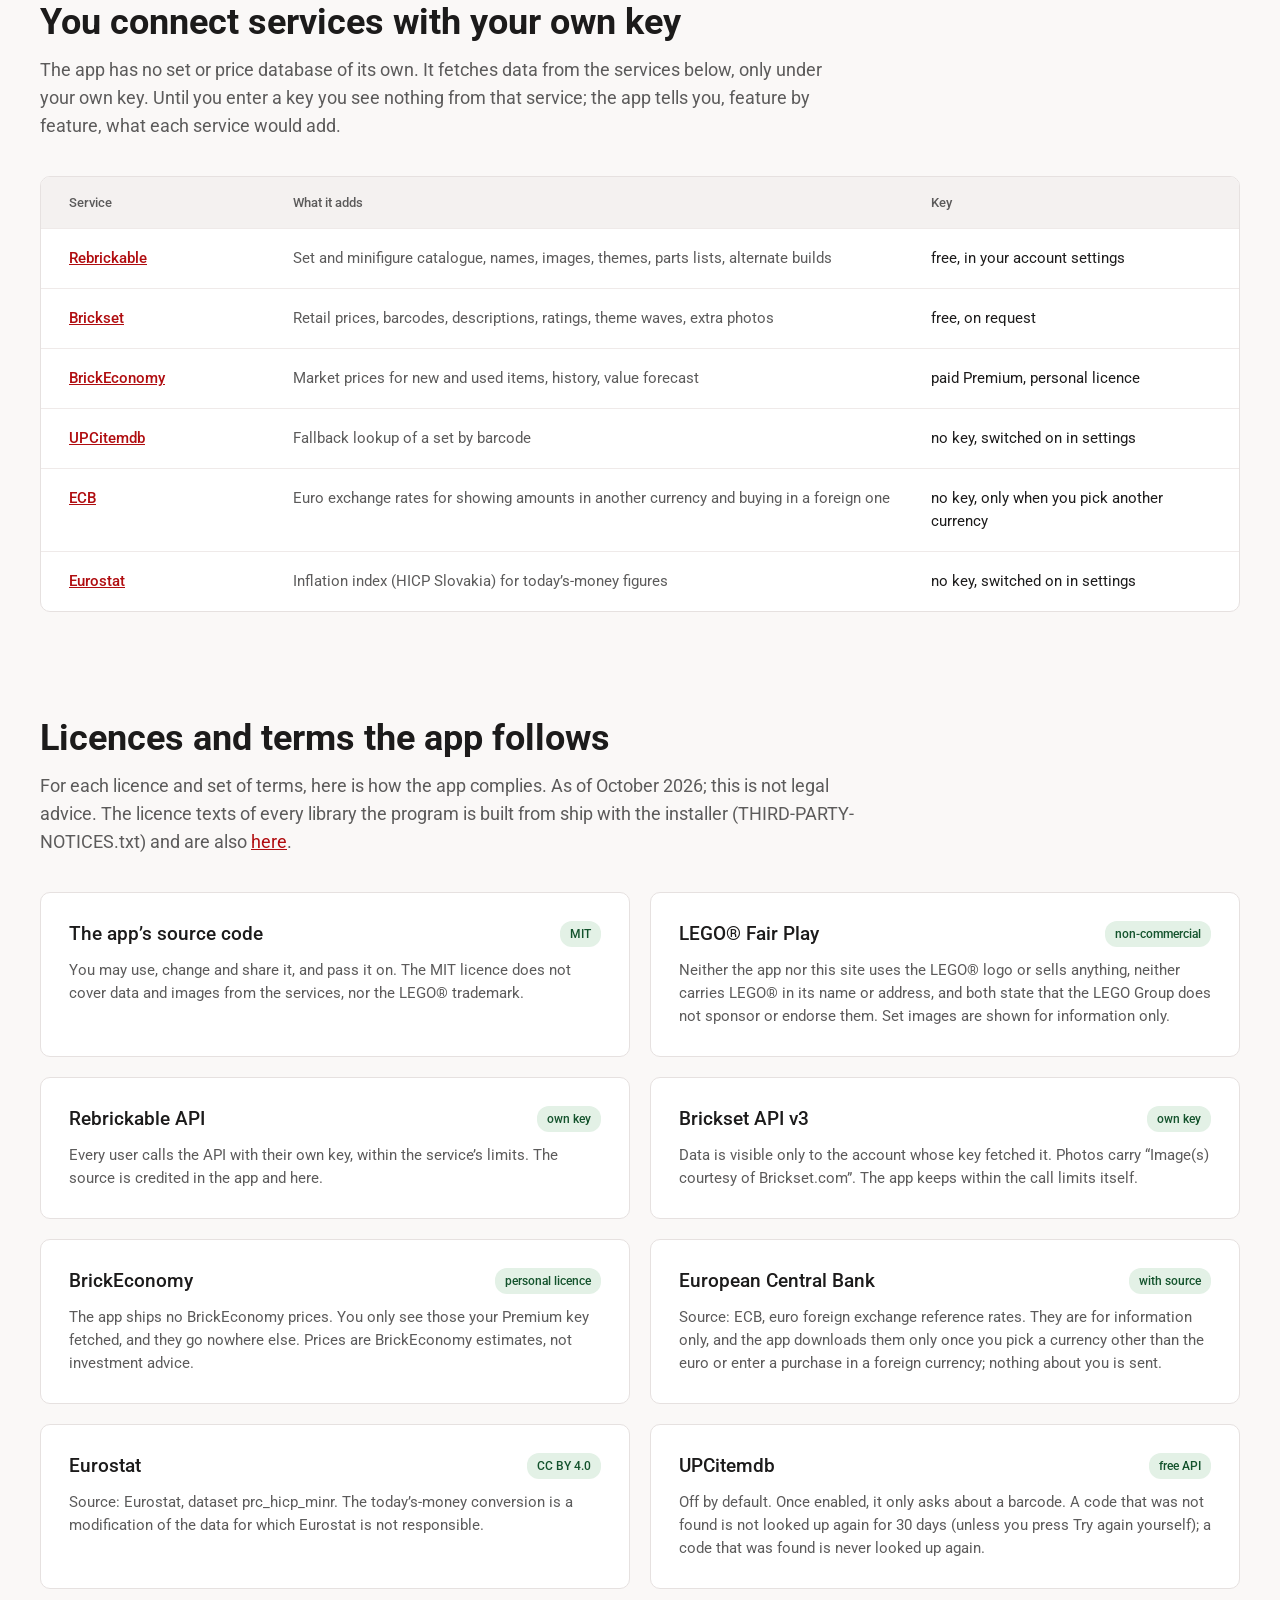
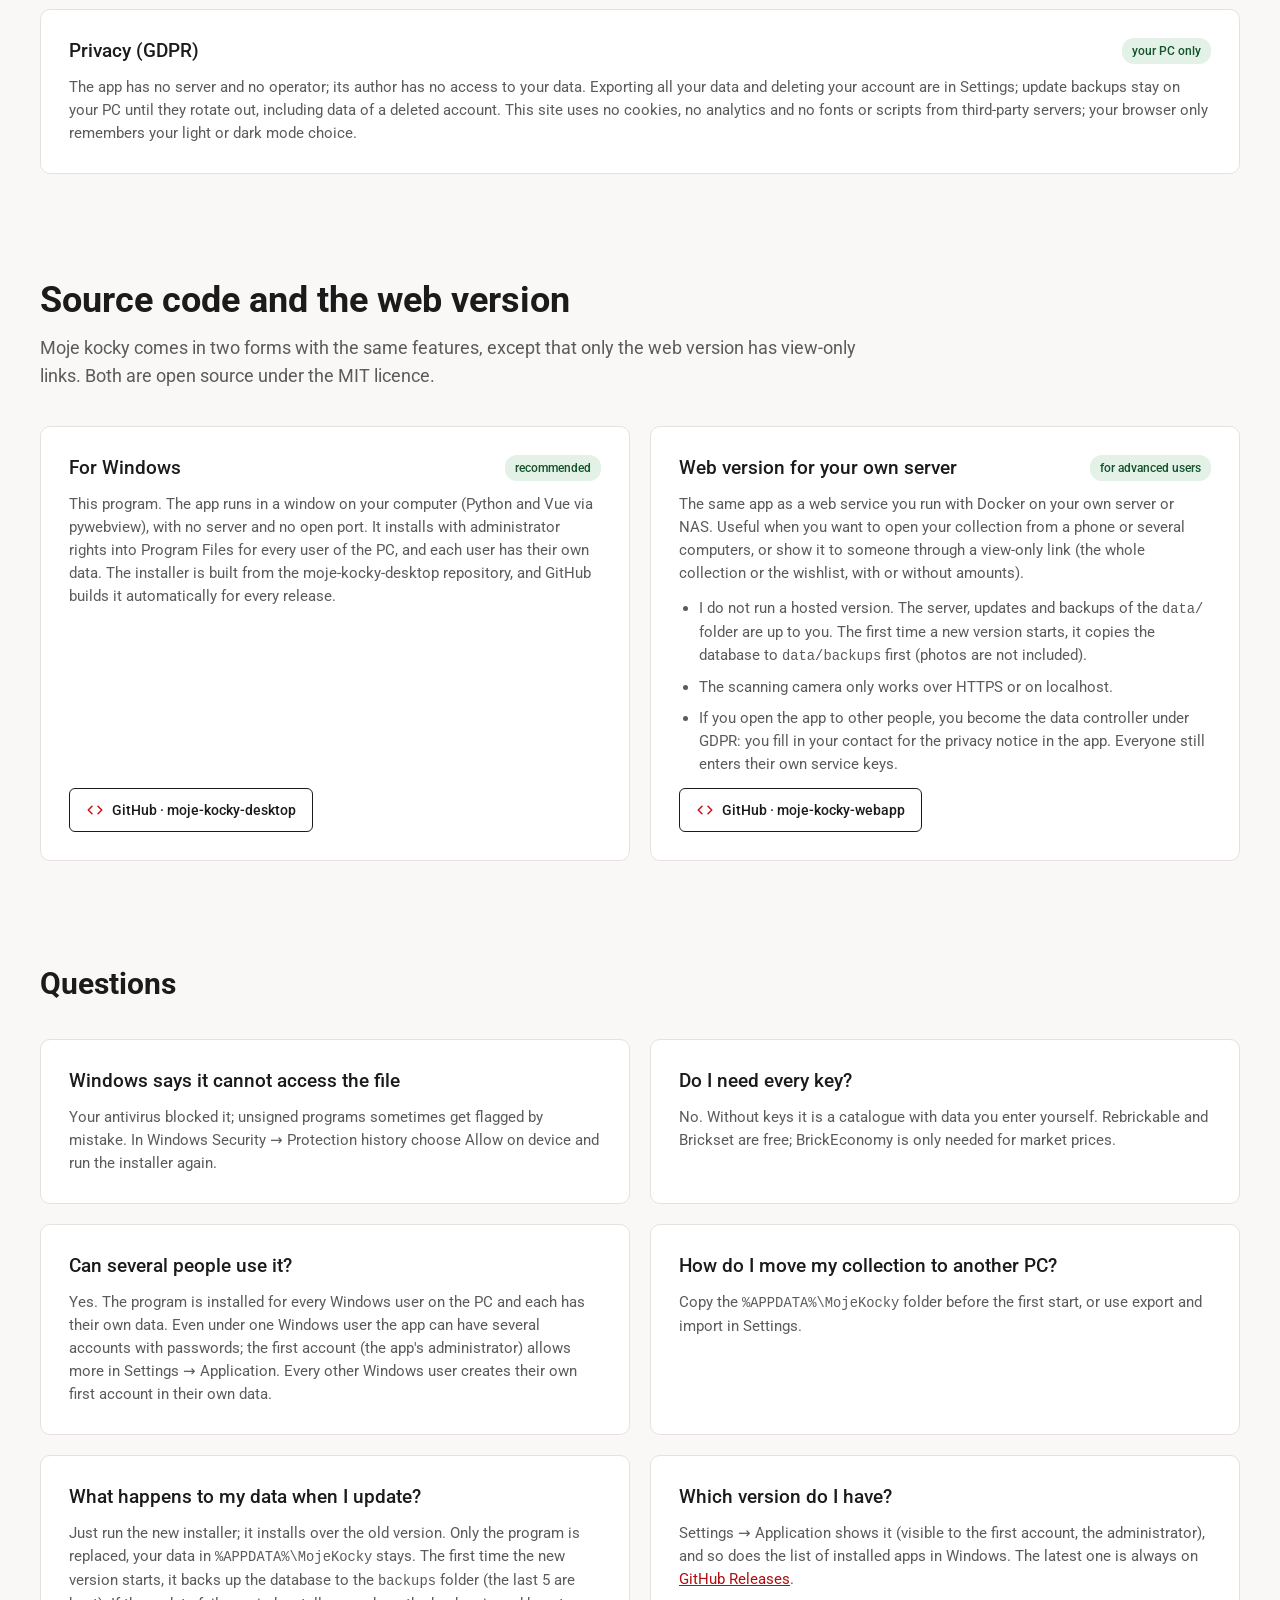
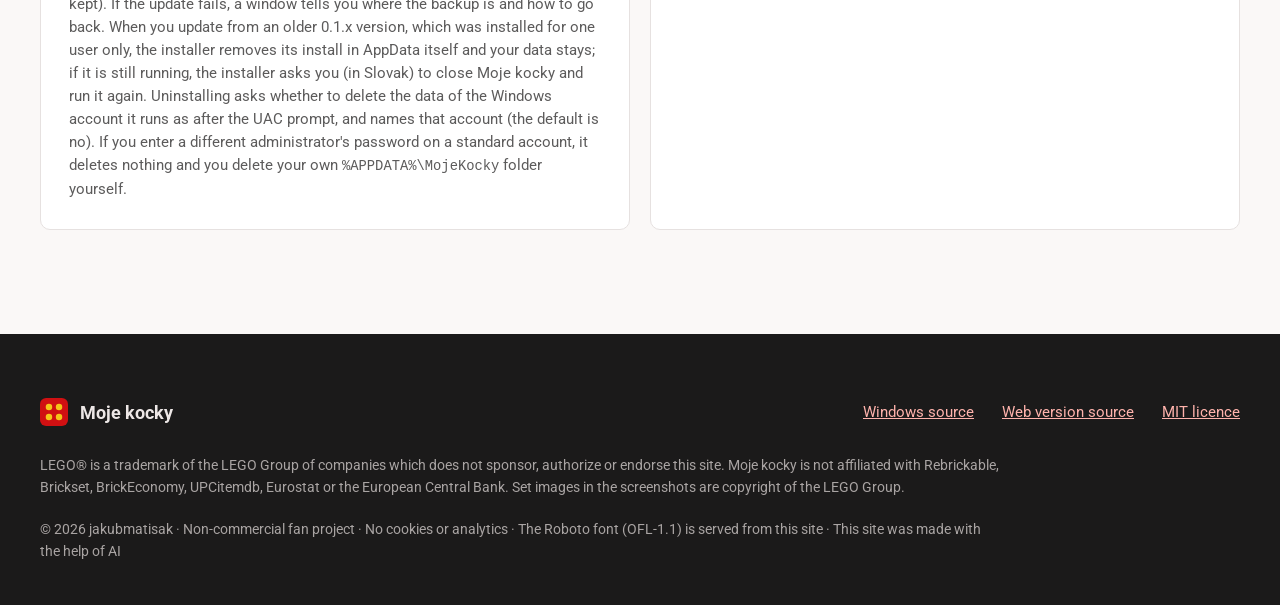
==== commit a6ae41f8: "Stránka k 1.6.1: odkaz a verzia Co-Authored-By: Claude Opus 5.5 <noreply@anthropic.com>" ====
--- a/index.html
+++ b/index.html
@@ -45,10 +45,10 @@
     "sk",
     "en"
   ],
-  "softwareVersion": "1.6.0",
+  "softwareVersion": "1.6.1",
   "fileSize": "35 MB",
   "releaseNotes": "https://github.com/jakubmatisak/moje-kocky-desktop/releases/latest",
-  "dateModified": "2026-10-11",
+  "dateModified": "2026-10-12",
   "isAccessibleForFree": true,
   "license": "https://opensource.org/license/mit",
   "offers": {
@@ -56,7 +56,7 @@
     "price": "0",
     "priceCurrency": "EUR"
   },
-  "downloadUrl": "https://github.com/jakubmatisak/moje-kocky-desktop/releases/download/v1.6.0/MojeKocky-Setup-1.6.0.exe",
+  "downloadUrl": "https://github.com/jakubmatisak/moje-kocky-desktop/releases/download/v1.6.1/MojeKocky-Setup-1.6.1.exe",
   "image": "https://jakubmatisak.github.io/moje-kocky/assets/img/og.jpg",
   "screenshot": [
     "https://jakubmatisak.github.io/moje-kocky/assets/img/prehlad.webp",
@@ -137,11 +137,11 @@
 <h1><span class="sk">Tvoja zbierka LEGO<span class="reg">®</span> setov. Na tvojom počítači.</span><span class="en">Your LEGO<span class="reg">®</span> set collection. On your own computer.</span></h1>
 <p class="lead"><span class="sk">Evidencia setov a figúrok s cenami, hodnotou a ziskom, skenovaním čiarových kódov a sériami figúrok. Beží ako obyčajný program pre Windows, bez servera a bez účtu v cloude. Údaje ostávajú u teba.</span><span class="en">Keep track of sets and minifigures with prices, value and profit, barcode scanning and minifigure series. It runs as a normal Windows program, with no server and no cloud account. Your data stays with you.</span></p>
 <div class="download">
-<a class="btn-primary" href="https://github.com/jakubmatisak/moje-kocky-desktop/releases/download/v1.6.0/MojeKocky-Setup-1.6.0.exe">
+<a class="btn-primary" href="https://github.com/jakubmatisak/moje-kocky-desktop/releases/download/v1.6.1/MojeKocky-Setup-1.6.1.exe">
 <svg width="22" height="22" viewBox="0 0 24 24" fill="none" stroke="currentColor" stroke-width="2" stroke-linecap="round" stroke-linejoin="round" aria-hidden="true"><path d="M12 4v11"/><path d="M7 10l5 5 5-5"/><path d="M5 20h14"/></svg>
 <span class="sk">Stiahnuť pre Windows</span><span class="en">Download for Windows</span>
 </a>
-<span class="meta"><span class="sk">Verzia 1.6.0 · asi 35 MB · Windows 10 a 11&nbsp;(64&#8209;bit) · inštalácia s&nbsp;právami správcu · <a href="https://github.com/jakubmatisak/moje-kocky-desktop/releases">Všetky verzie (Releases)</a></span><span class="en">Version 1.6.0 · about 35 MB · Windows 10 and 11&nbsp;(64&#8209;bit) · installs with administrator rights · <a href="https://github.com/jakubmatisak/moje-kocky-desktop/releases">All versions (Releases)</a></span></span>
+<span class="meta"><span class="sk">Verzia 1.6.1 · asi 35 MB · Windows 10 a 11&nbsp;(64&#8209;bit) · inštalácia s&nbsp;právami správcu · <a href="https://github.com/jakubmatisak/moje-kocky-desktop/releases">Všetky verzie (Releases)</a></span><span class="en">Version 1.6.1 · about 35 MB · Windows 10 and 11&nbsp;(64&#8209;bit) · installs with administrator rights · <a href="https://github.com/jakubmatisak/moje-kocky-desktop/releases">All versions (Releases)</a></span></span>
 <span class="phone-note"><span class="sk">Si na telefóne? Moje kocky bežia len na počítači s Windows. Pošli si odkaz a stiahni si ich tam.</span><span class="en">On a phone? The app only runs on a Windows computer. Send yourself the link and download it there.</span></span>
 </div>
 </div>
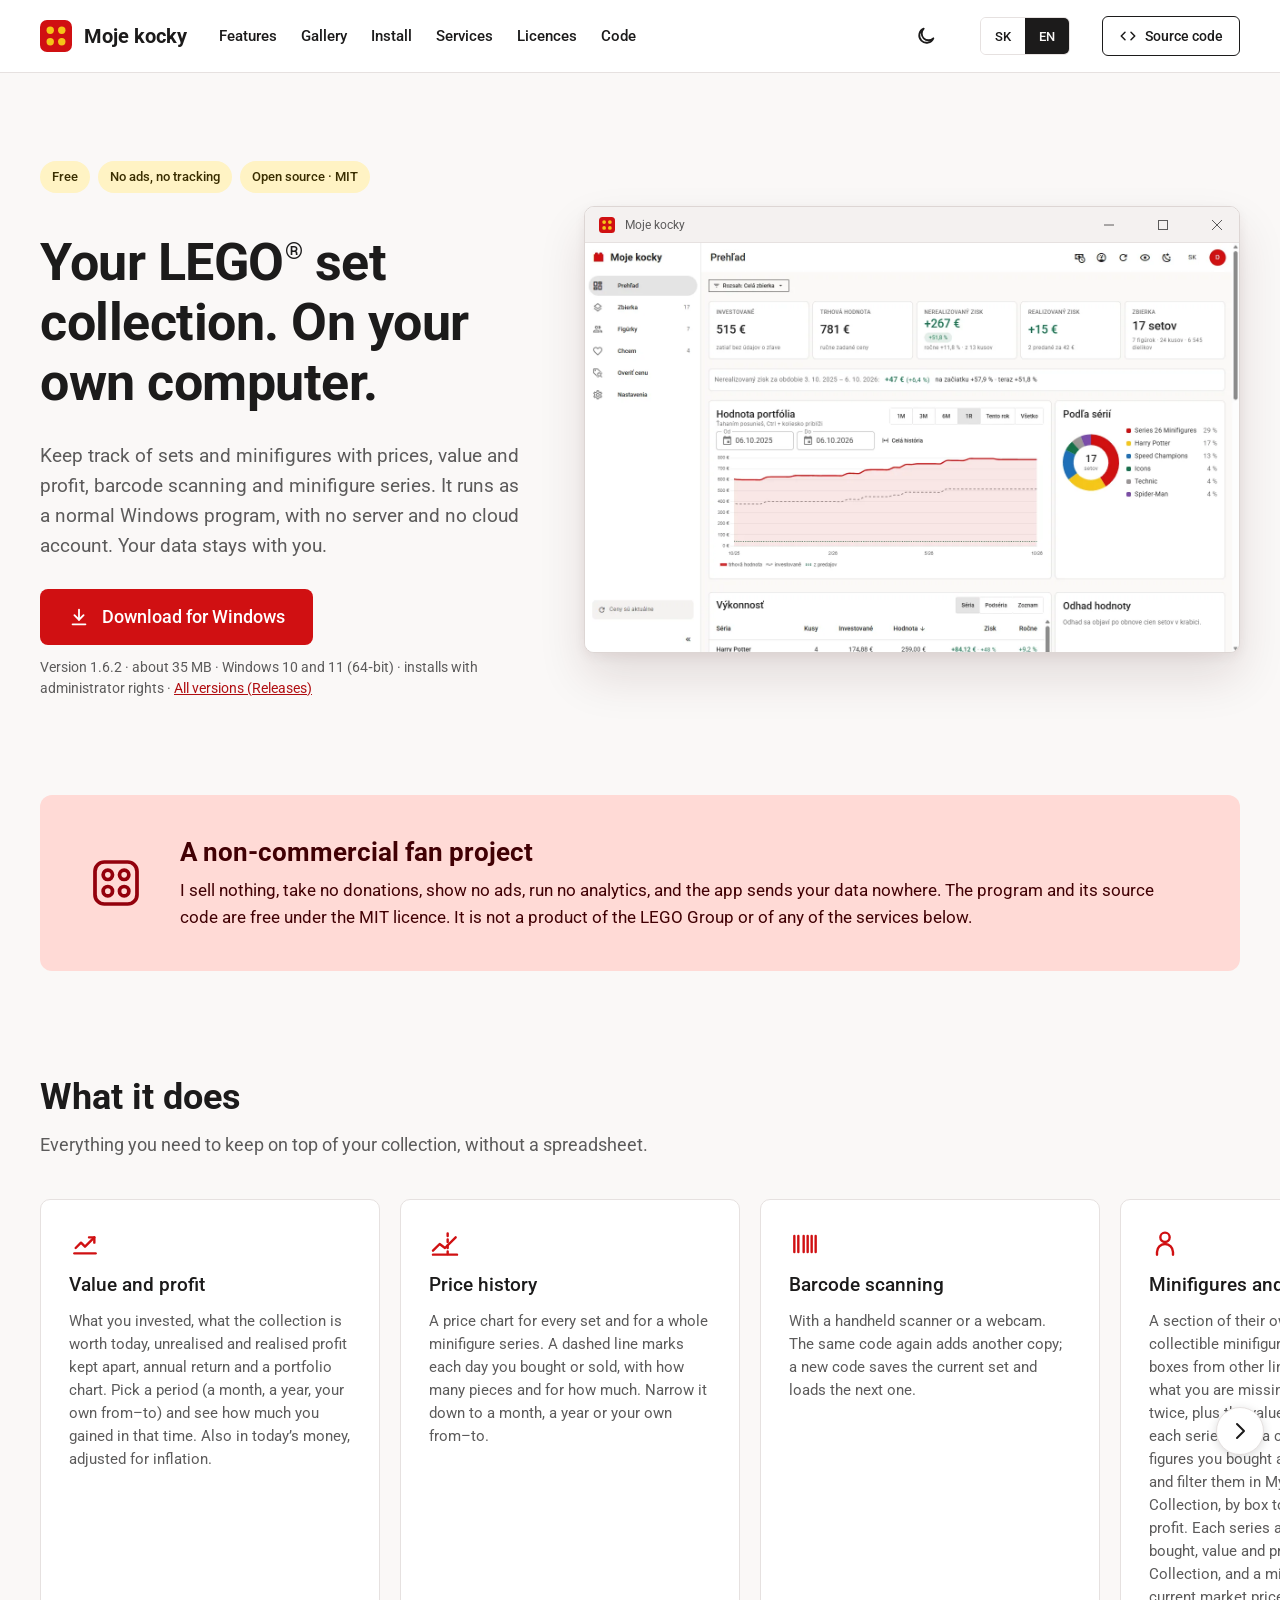
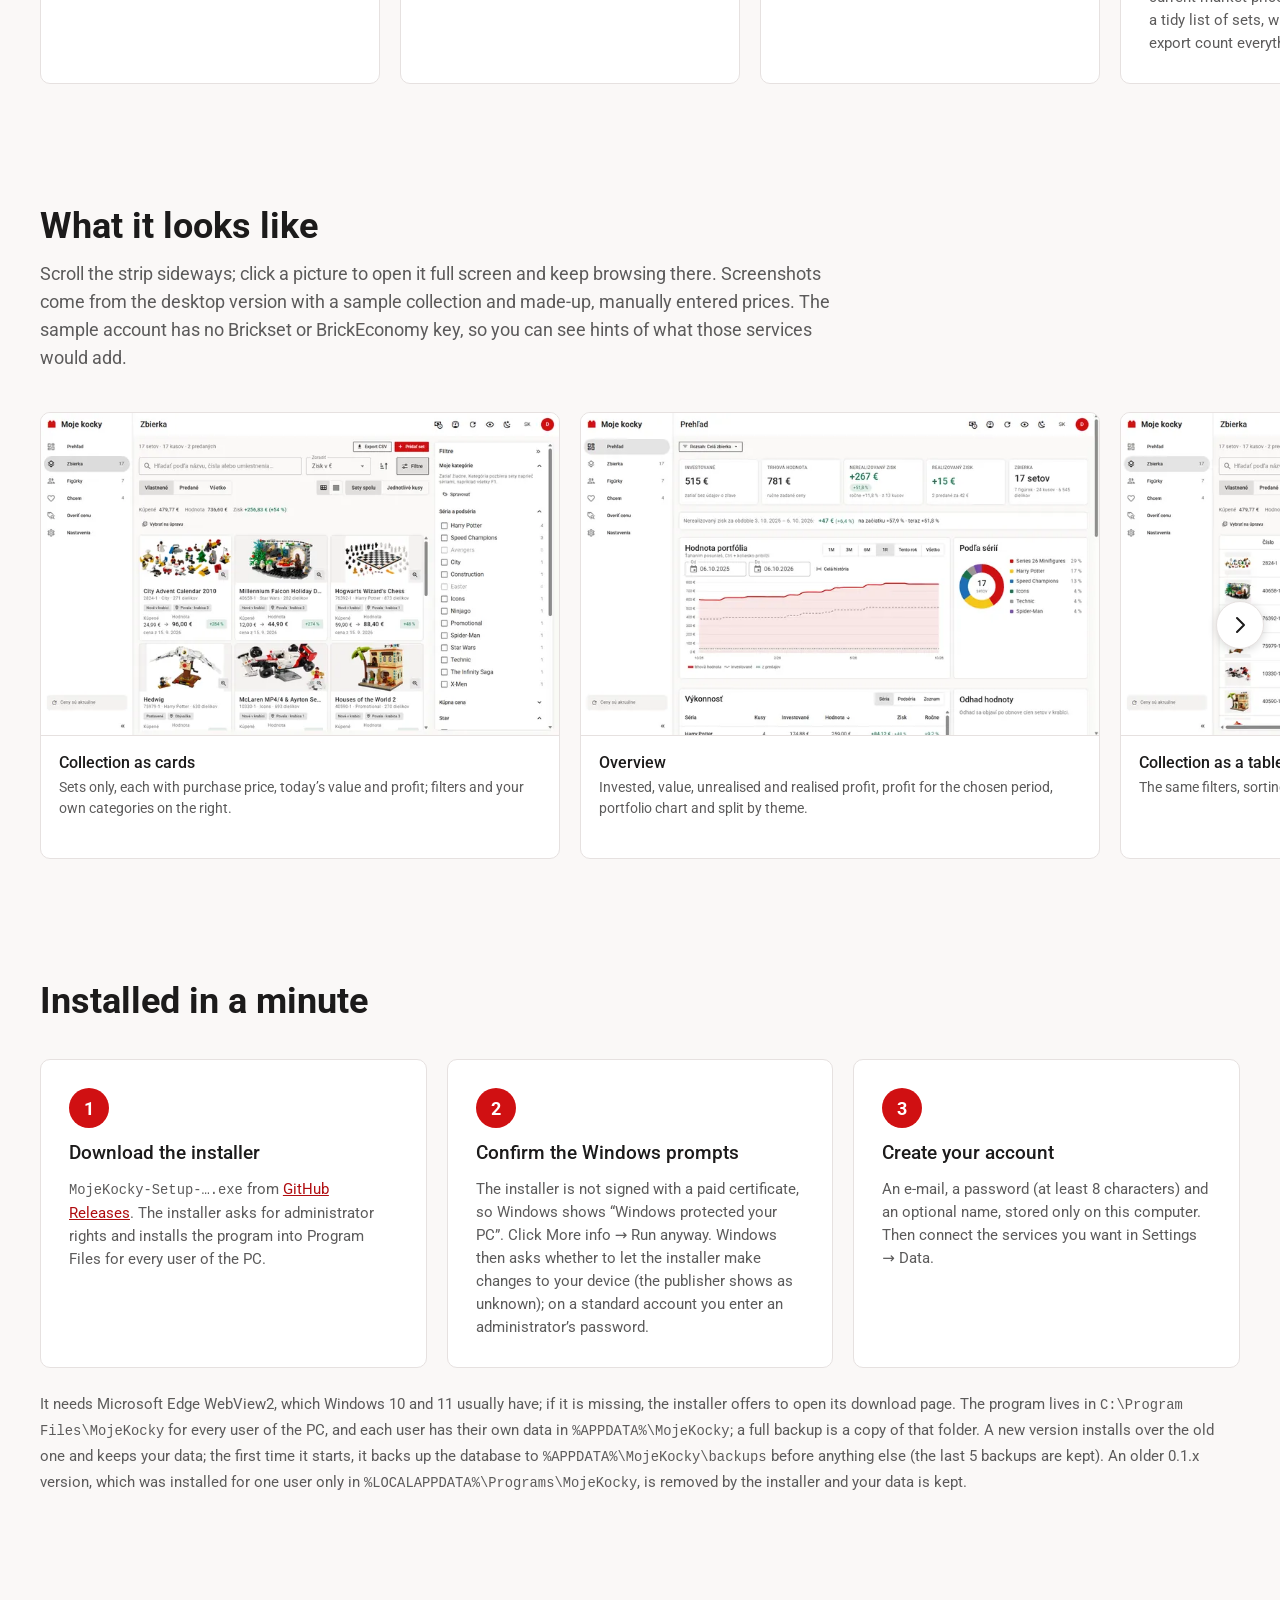
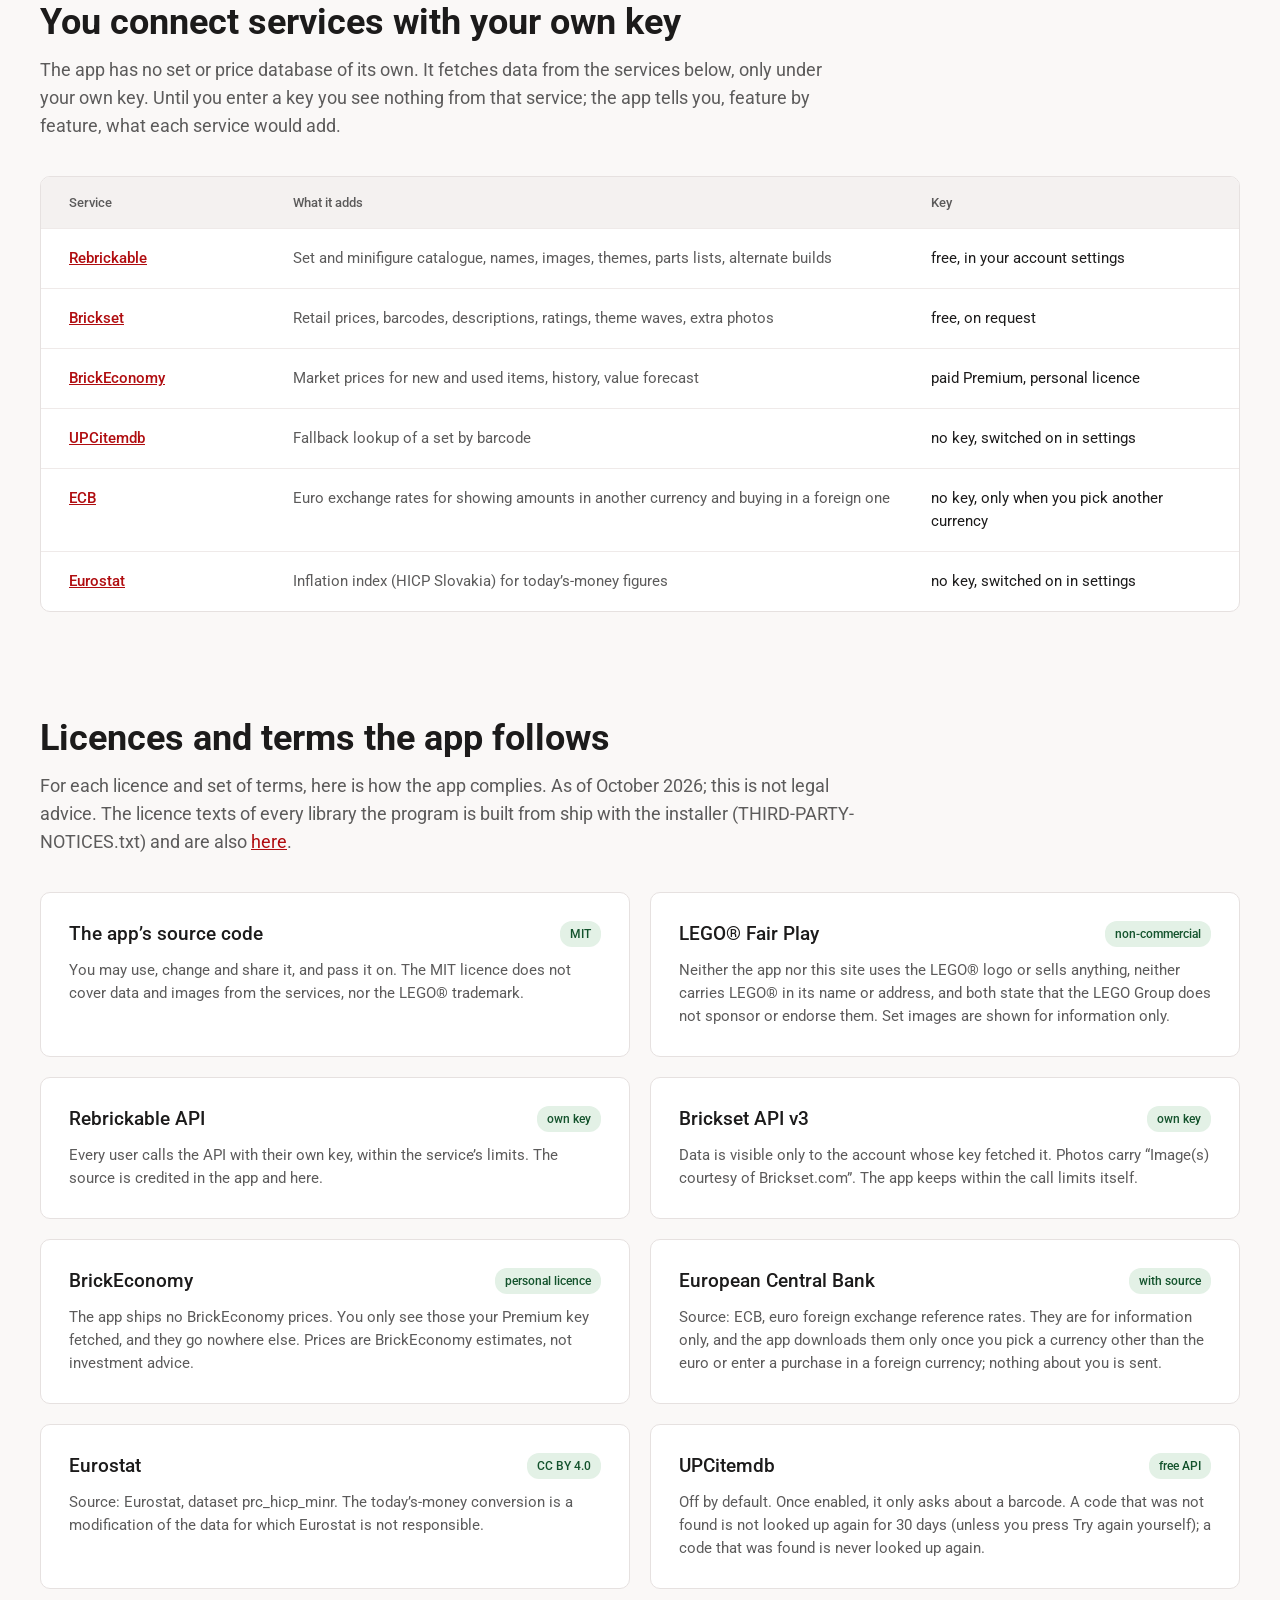
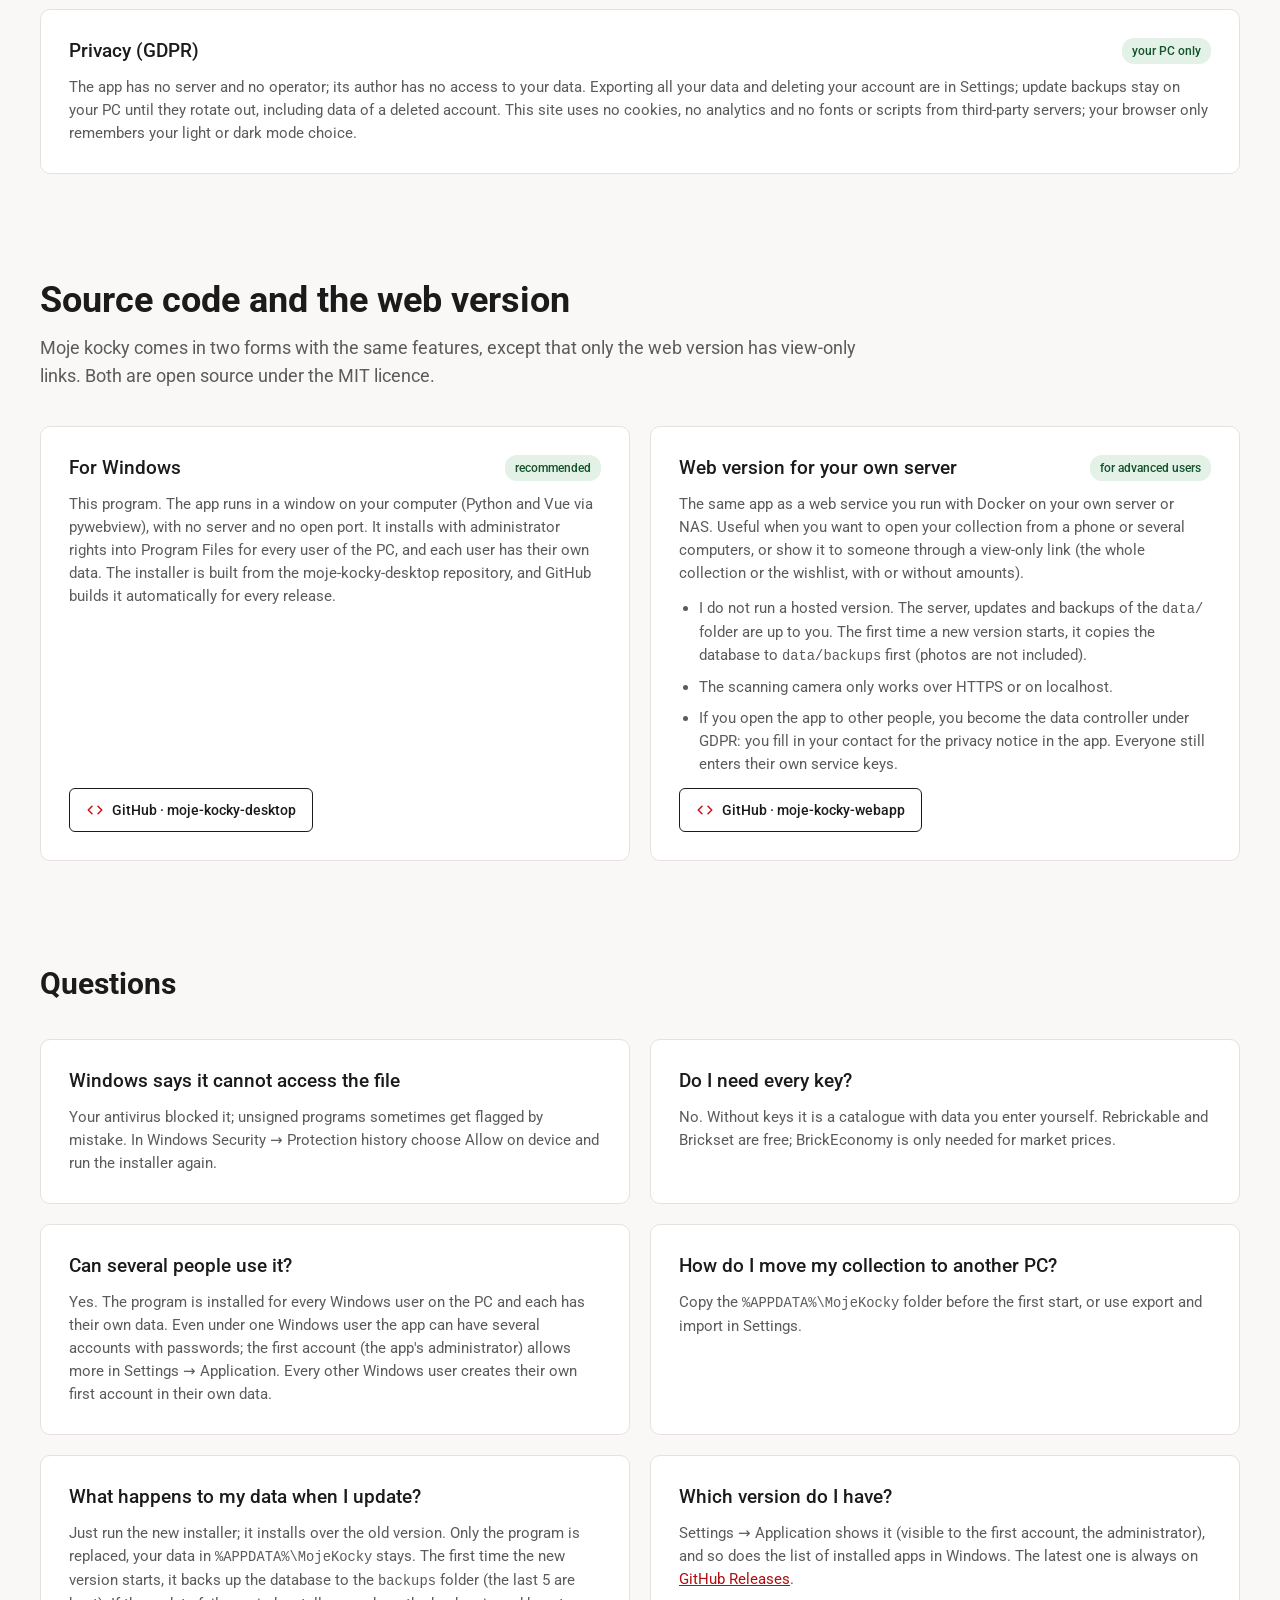
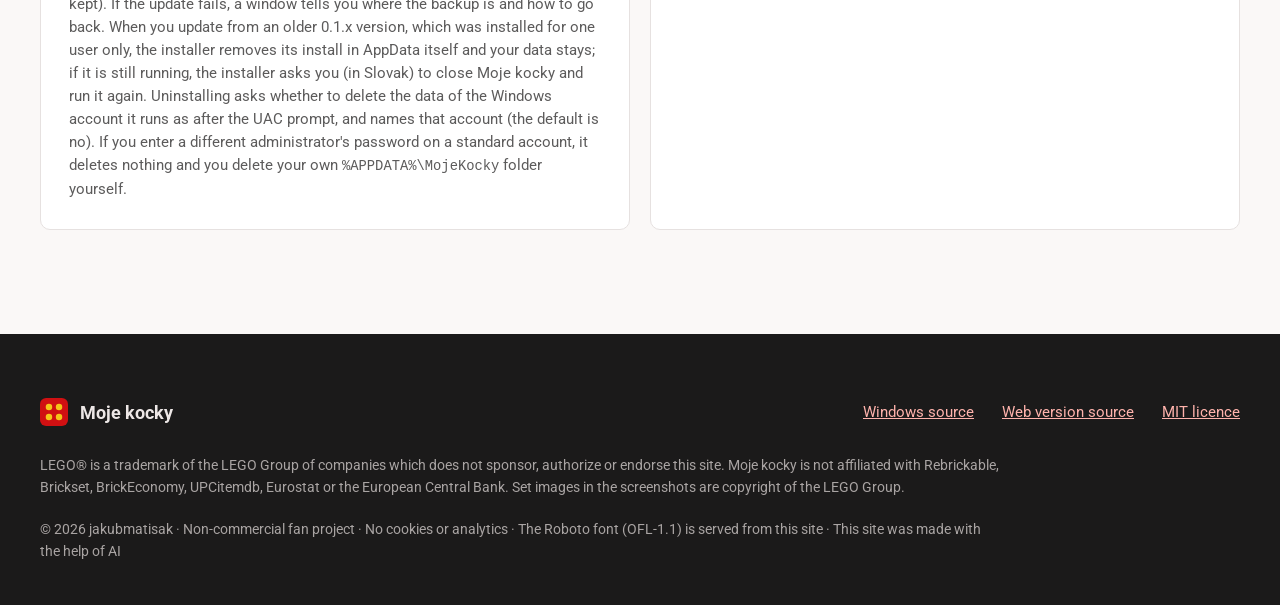
==== commit 3aec928f: "Stránka k 1.6.2: odkaz a verzia Co-Authored-By: Claude Opus 5.5 <noreply@anthropic.com>" ====
--- a/index.html
+++ b/index.html
@@ -45,7 +45,7 @@
     "sk",
     "en"
   ],
-  "softwareVersion": "1.6.1",
+  "softwareVersion": "1.6.2",
   "fileSize": "35 MB",
   "releaseNotes": "https://github.com/jakubmatisak/moje-kocky-desktop/releases/latest",
   "dateModified": "2026-10-12",
@@ -56,7 +56,7 @@
     "price": "0",
     "priceCurrency": "EUR"
   },
-  "downloadUrl": "https://github.com/jakubmatisak/moje-kocky-desktop/releases/download/v1.6.1/MojeKocky-Setup-1.6.1.exe",
+  "downloadUrl": "https://github.com/jakubmatisak/moje-kocky-desktop/releases/download/v1.6.2/MojeKocky-Setup-1.6.2.exe",
   "image": "https://jakubmatisak.github.io/moje-kocky/assets/img/og.jpg",
   "screenshot": [
     "https://jakubmatisak.github.io/moje-kocky/assets/img/prehlad.webp",
@@ -137,11 +137,11 @@
 <h1><span class="sk">Tvoja zbierka LEGO<span class="reg">®</span> setov. Na tvojom počítači.</span><span class="en">Your LEGO<span class="reg">®</span> set collection. On your own computer.</span></h1>
 <p class="lead"><span class="sk">Evidencia setov a figúrok s cenami, hodnotou a ziskom, skenovaním čiarových kódov a sériami figúrok. Beží ako obyčajný program pre Windows, bez servera a bez účtu v cloude. Údaje ostávajú u teba.</span><span class="en">Keep track of sets and minifigures with prices, value and profit, barcode scanning and minifigure series. It runs as a normal Windows program, with no server and no cloud account. Your data stays with you.</span></p>
 <div class="download">
-<a class="btn-primary" href="https://github.com/jakubmatisak/moje-kocky-desktop/releases/download/v1.6.1/MojeKocky-Setup-1.6.1.exe">
+<a class="btn-primary" href="https://github.com/jakubmatisak/moje-kocky-desktop/releases/download/v1.6.2/MojeKocky-Setup-1.6.2.exe">
 <svg width="22" height="22" viewBox="0 0 24 24" fill="none" stroke="currentColor" stroke-width="2" stroke-linecap="round" stroke-linejoin="round" aria-hidden="true"><path d="M12 4v11"/><path d="M7 10l5 5 5-5"/><path d="M5 20h14"/></svg>
 <span class="sk">Stiahnuť pre Windows</span><span class="en">Download for Windows</span>
 </a>
-<span class="meta"><span class="sk">Verzia 1.6.1 · asi 35 MB · Windows 10 a 11&nbsp;(64&#8209;bit) · inštalácia s&nbsp;právami správcu · <a href="https://github.com/jakubmatisak/moje-kocky-desktop/releases">Všetky verzie (Releases)</a></span><span class="en">Version 1.6.1 · about 35 MB · Windows 10 and 11&nbsp;(64&#8209;bit) · installs with administrator rights · <a href="https://github.com/jakubmatisak/moje-kocky-desktop/releases">All versions (Releases)</a></span></span>
+<span class="meta"><span class="sk">Verzia 1.6.2 · asi 35 MB · Windows 10 a 11&nbsp;(64&#8209;bit) · inštalácia s&nbsp;právami správcu · <a href="https://github.com/jakubmatisak/moje-kocky-desktop/releases">Všetky verzie (Releases)</a></span><span class="en">Version 1.6.2 · about 35 MB · Windows 10 and 11&nbsp;(64&#8209;bit) · installs with administrator rights · <a href="https://github.com/jakubmatisak/moje-kocky-desktop/releases">All versions (Releases)</a></span></span>
 <span class="phone-note"><span class="sk">Si na telefóne? Moje kocky bežia len na počítači s Windows. Pošli si odkaz a stiahni si ich tam.</span><span class="en">On a phone? The app only runs on a Windows computer. Send yourself the link and download it there.</span></span>
 </div>
 </div>
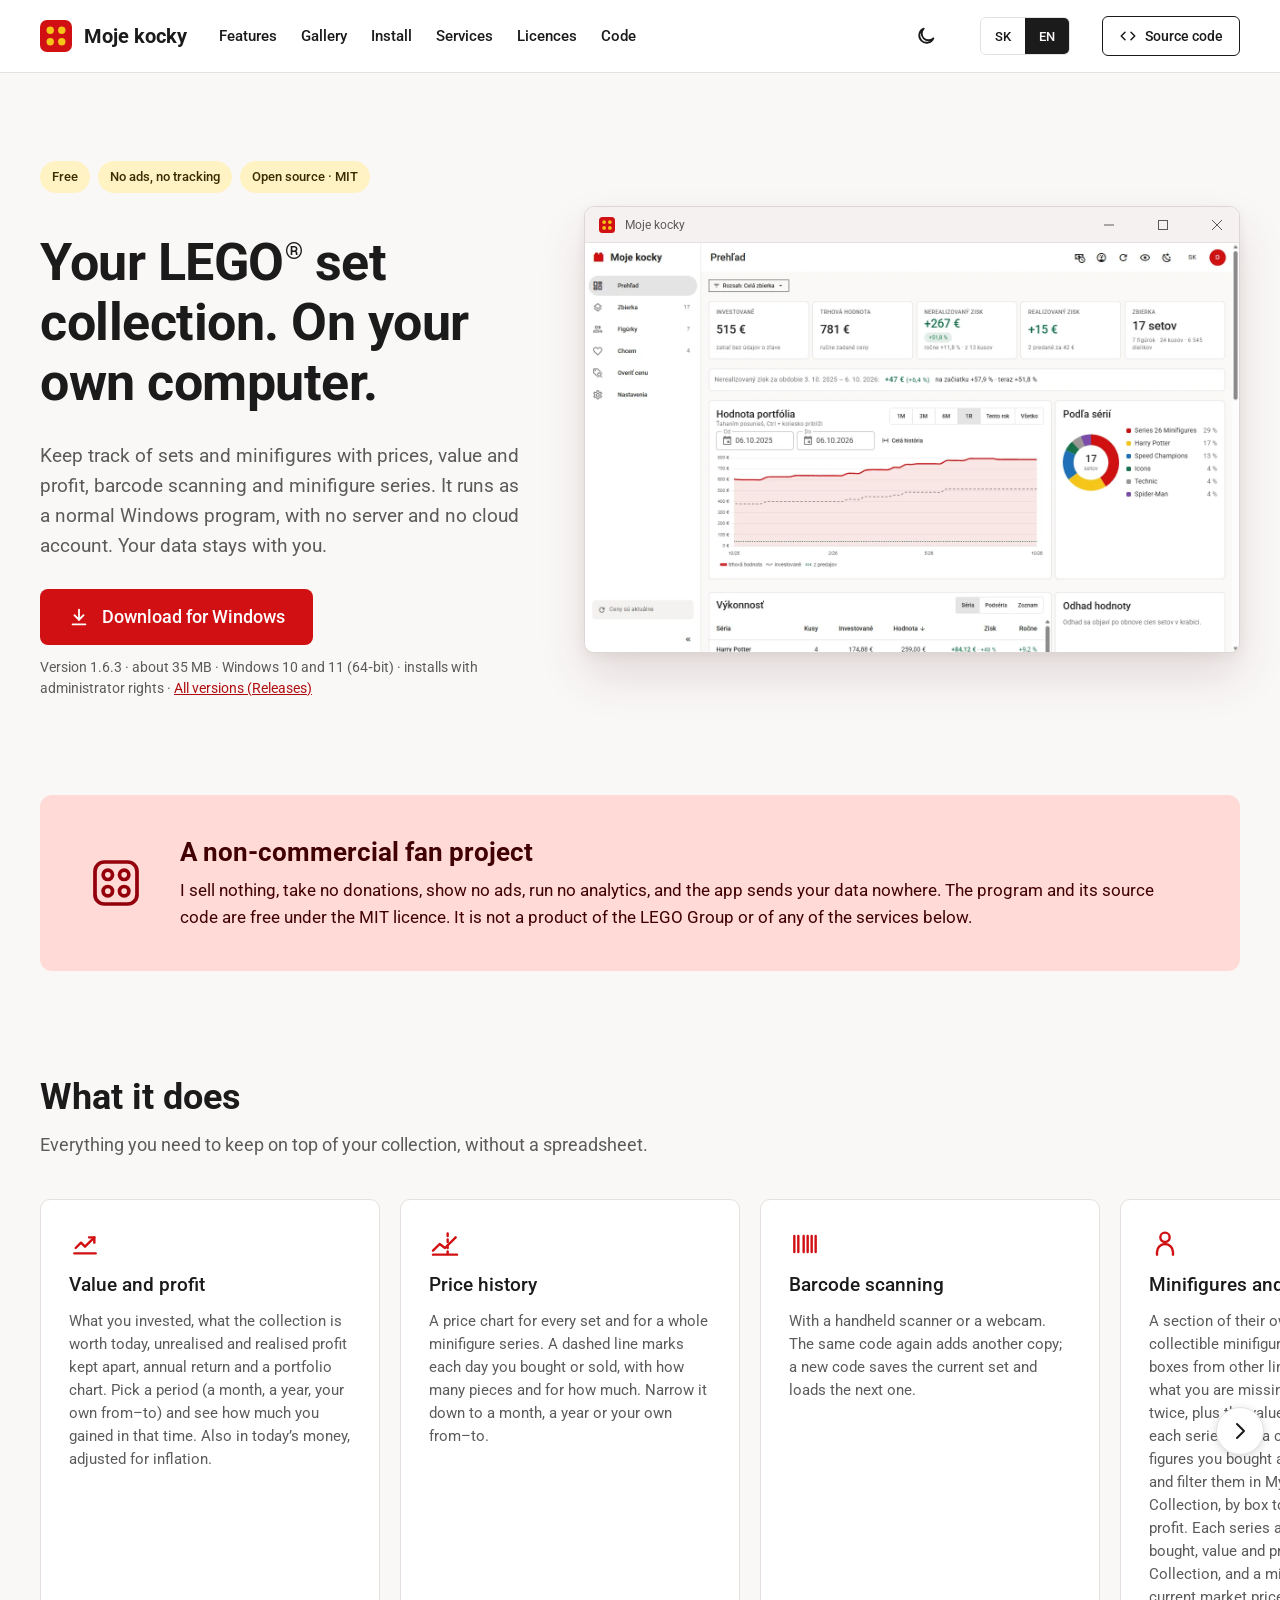
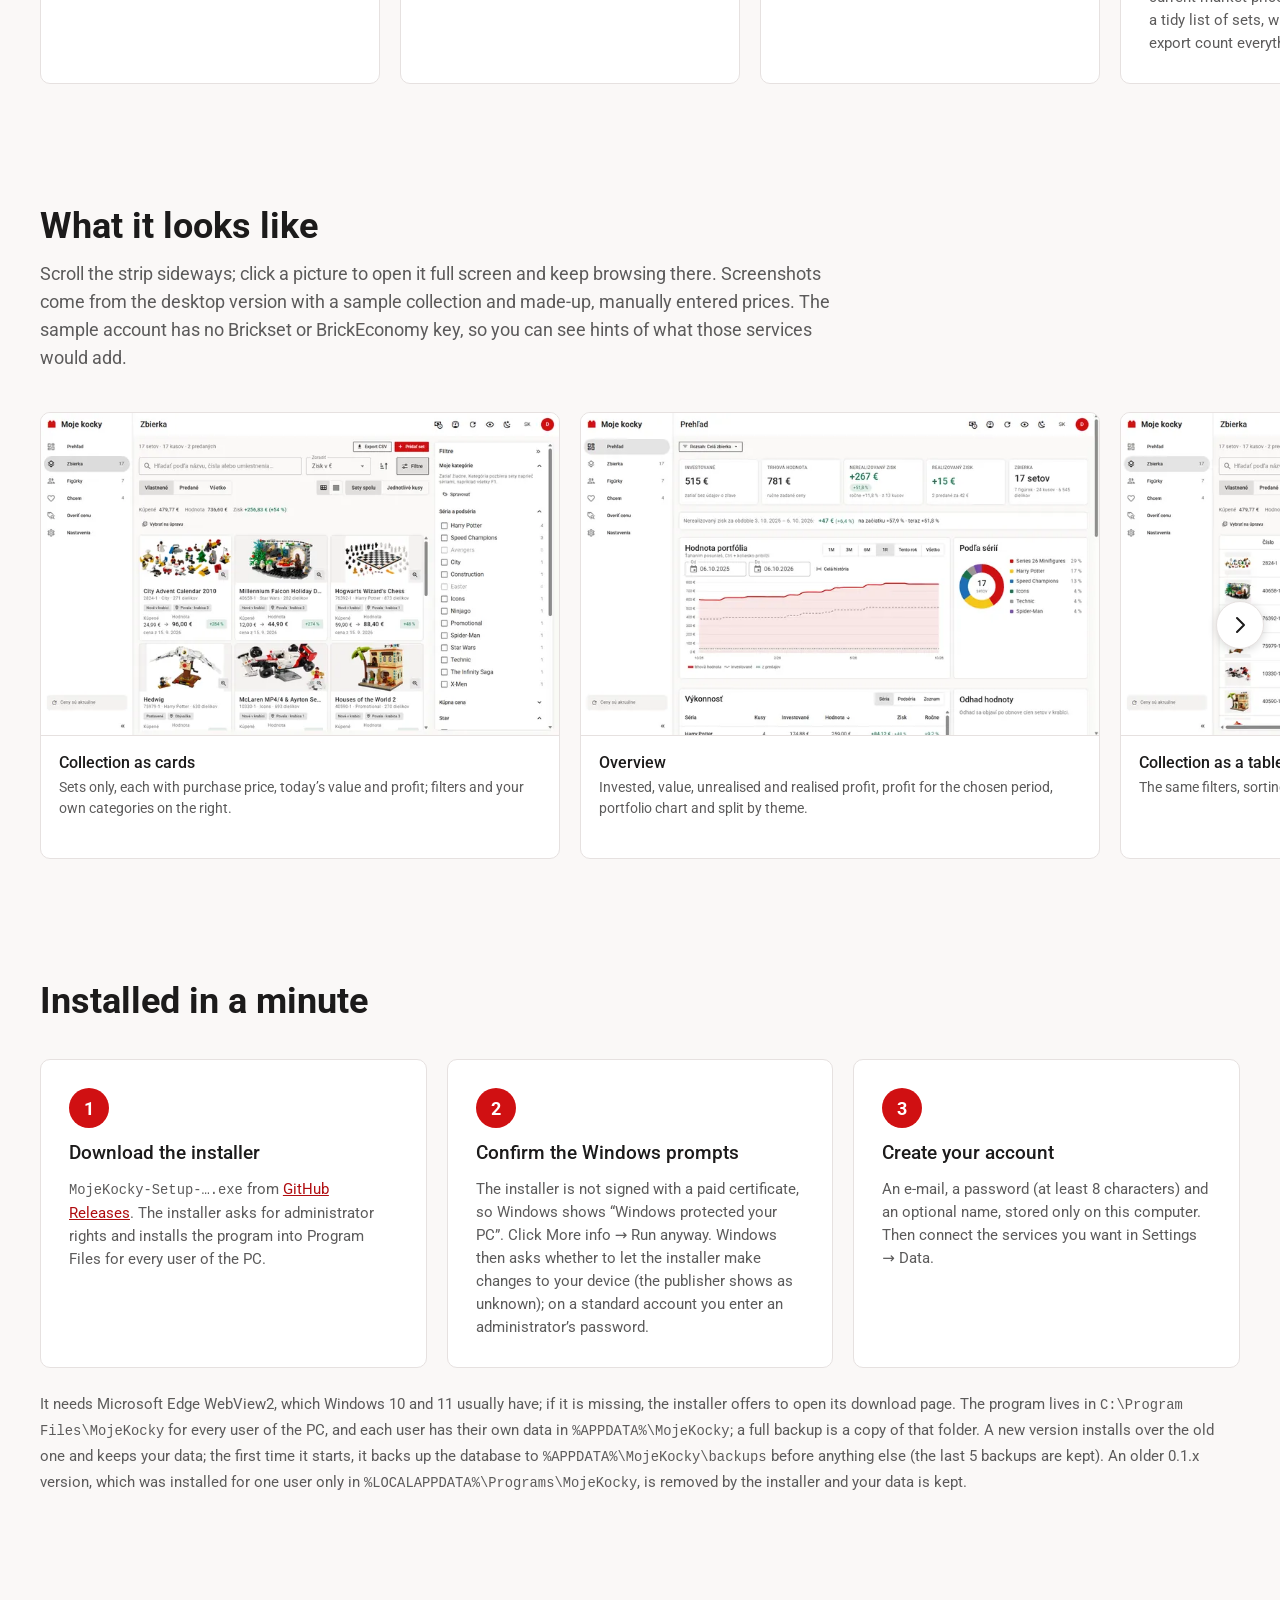
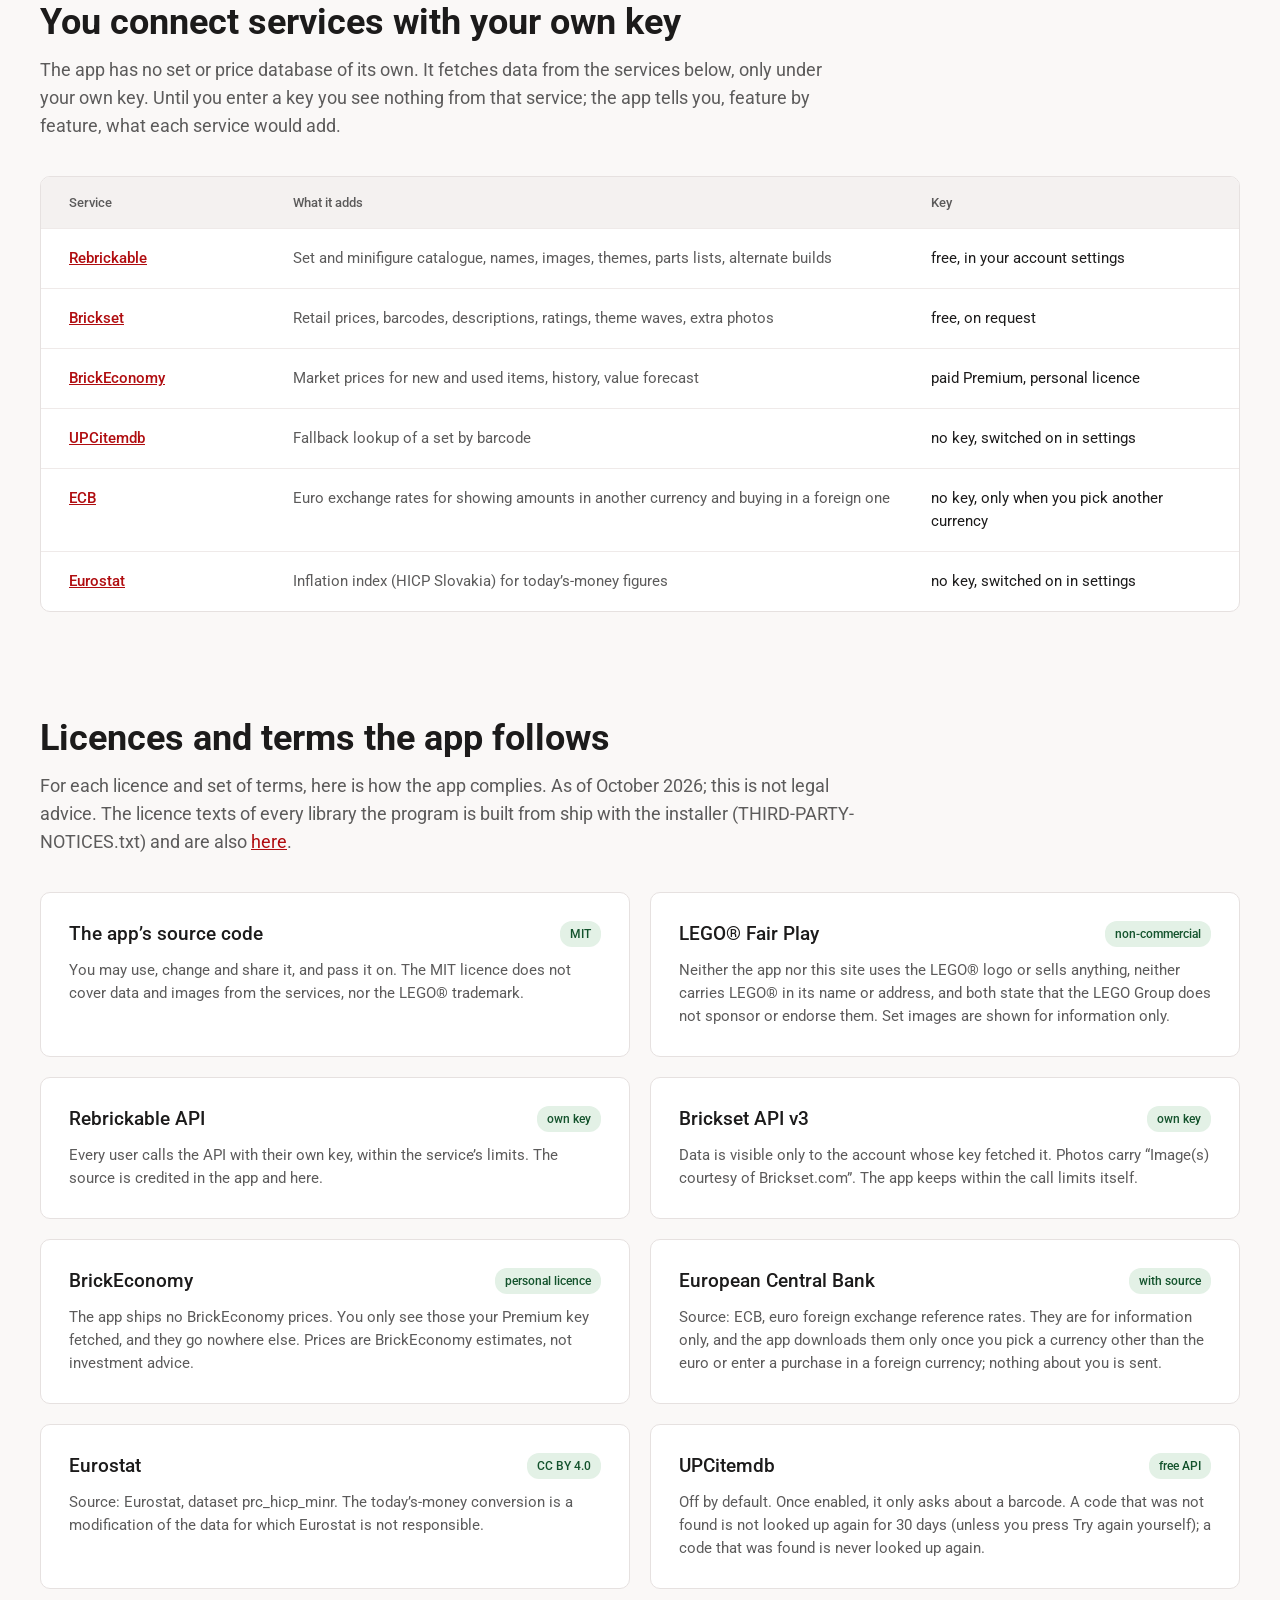
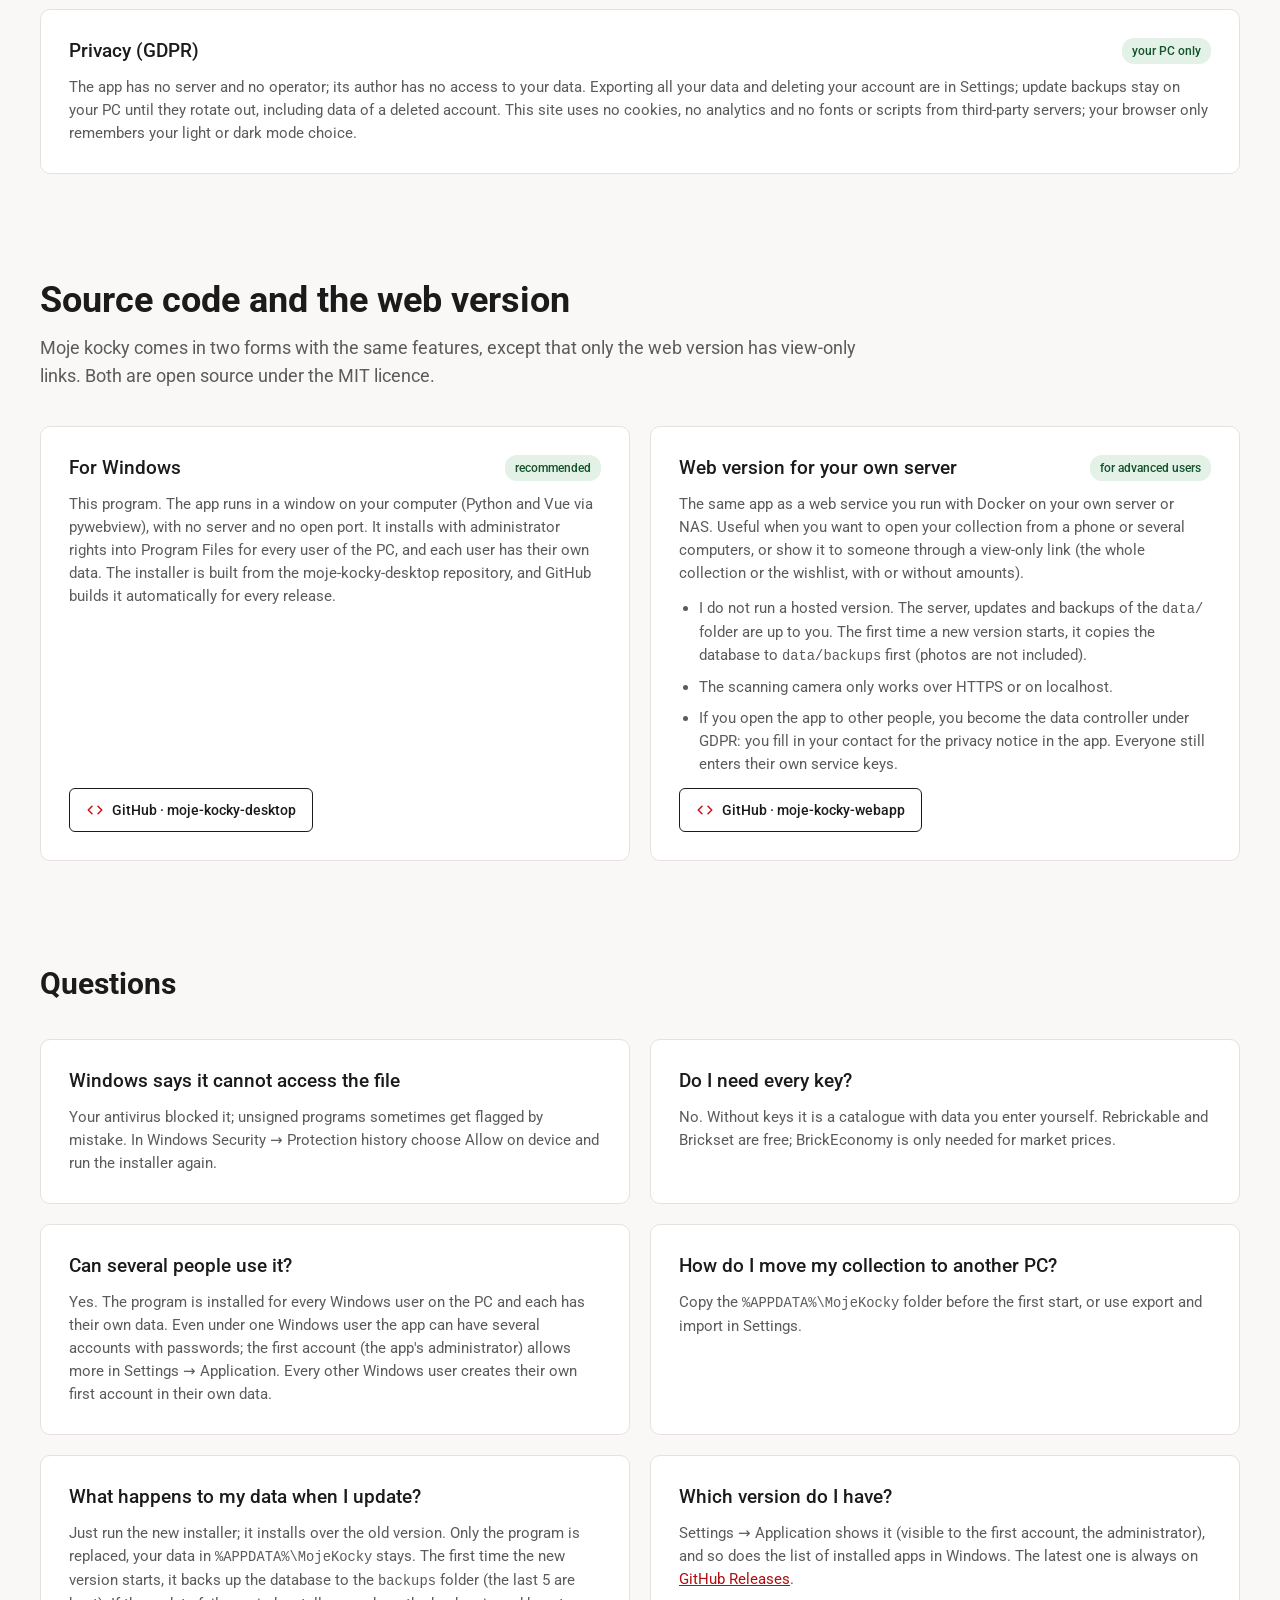
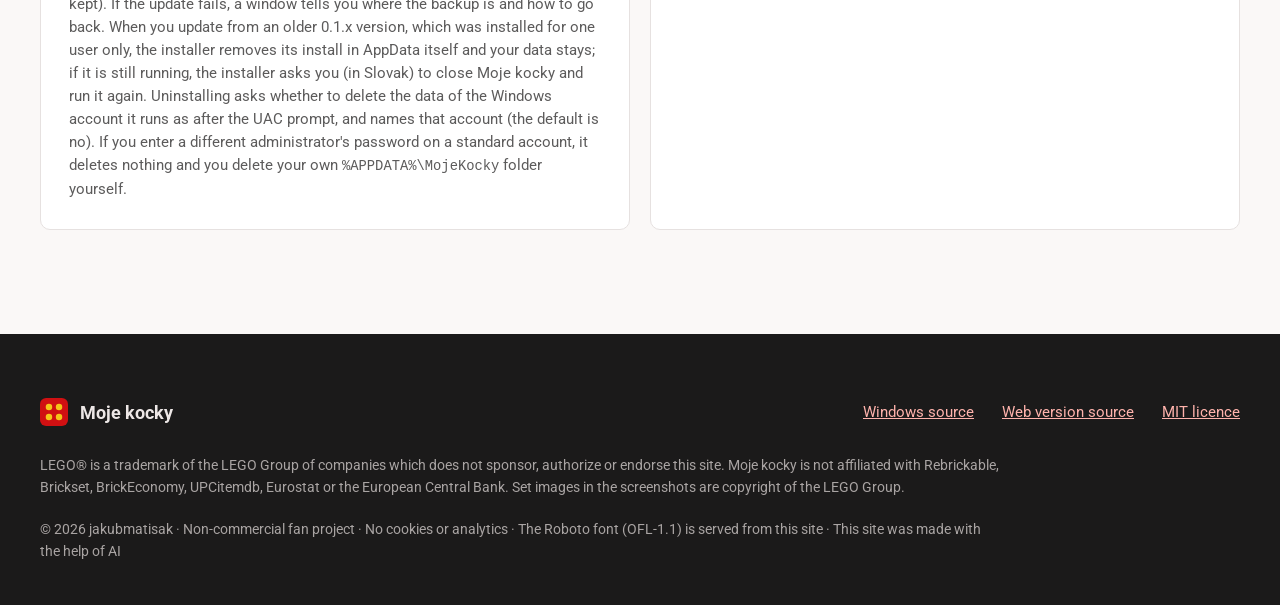
==== commit 47860be9: "Verzia 1.6.3 Co-Authored-By: Claude Opus 5.5 <noreply@anthropic.com>" ====
--- a/index.html
+++ b/index.html
@@ -45,10 +45,10 @@
     "sk",
     "en"
   ],
-  "softwareVersion": "1.6.2",
+  "softwareVersion": "1.6.3",
   "fileSize": "35 MB",
   "releaseNotes": "https://github.com/jakubmatisak/moje-kocky-desktop/releases/latest",
-  "dateModified": "2026-10-12",
+  "dateModified": "2026-10-19",
   "isAccessibleForFree": true,
   "license": "https://opensource.org/license/mit",
   "offers": {
@@ -56,7 +56,7 @@
     "price": "0",
     "priceCurrency": "EUR"
   },
-  "downloadUrl": "https://github.com/jakubmatisak/moje-kocky-desktop/releases/download/v1.6.2/MojeKocky-Setup-1.6.2.exe",
+  "downloadUrl": "https://github.com/jakubmatisak/moje-kocky-desktop/releases/download/v1.6.3/MojeKocky-Setup-1.6.3.exe",
   "image": "https://jakubmatisak.github.io/moje-kocky/assets/img/og.jpg",
   "screenshot": [
     "https://jakubmatisak.github.io/moje-kocky/assets/img/prehlad.webp",
@@ -137,11 +137,11 @@
 <h1><span class="sk">Tvoja zbierka LEGO<span class="reg">®</span> setov. Na tvojom počítači.</span><span class="en">Your LEGO<span class="reg">®</span> set collection. On your own computer.</span></h1>
 <p class="lead"><span class="sk">Evidencia setov a figúrok s cenami, hodnotou a ziskom, skenovaním čiarových kódov a sériami figúrok. Beží ako obyčajný program pre Windows, bez servera a bez účtu v cloude. Údaje ostávajú u teba.</span><span class="en">Keep track of sets and minifigures with prices, value and profit, barcode scanning and minifigure series. It runs as a normal Windows program, with no server and no cloud account. Your data stays with you.</span></p>
 <div class="download">
-<a class="btn-primary" href="https://github.com/jakubmatisak/moje-kocky-desktop/releases/download/v1.6.2/MojeKocky-Setup-1.6.2.exe">
+<a class="btn-primary" href="https://github.com/jakubmatisak/moje-kocky-desktop/releases/download/v1.6.3/MojeKocky-Setup-1.6.3.exe">
 <svg width="22" height="22" viewBox="0 0 24 24" fill="none" stroke="currentColor" stroke-width="2" stroke-linecap="round" stroke-linejoin="round" aria-hidden="true"><path d="M12 4v11"/><path d="M7 10l5 5 5-5"/><path d="M5 20h14"/></svg>
 <span class="sk">Stiahnuť pre Windows</span><span class="en">Download for Windows</span>
 </a>
-<span class="meta"><span class="sk">Verzia 1.6.2 · asi 35 MB · Windows 10 a 11&nbsp;(64&#8209;bit) · inštalácia s&nbsp;právami správcu · <a href="https://github.com/jakubmatisak/moje-kocky-desktop/releases">Všetky verzie (Releases)</a></span><span class="en">Version 1.6.2 · about 35 MB · Windows 10 and 11&nbsp;(64&#8209;bit) · installs with administrator rights · <a href="https://github.com/jakubmatisak/moje-kocky-desktop/releases">All versions (Releases)</a></span></span>
+<span class="meta"><span class="sk">Verzia 1.6.3 · asi 35 MB · Windows 10 a 11&nbsp;(64&#8209;bit) · inštalácia s&nbsp;právami správcu · <a href="https://github.com/jakubmatisak/moje-kocky-desktop/releases">Všetky verzie (Releases)</a></span><span class="en">Version 1.6.3 · about 35 MB · Windows 10 and 11&nbsp;(64&#8209;bit) · installs with administrator rights · <a href="https://github.com/jakubmatisak/moje-kocky-desktop/releases">All versions (Releases)</a></span></span>
 <span class="phone-note"><span class="sk">Si na telefóne? Moje kocky bežia len na počítači s Windows. Pošli si odkaz a stiahni si ich tam.</span><span class="en">On a phone? The app only runs on a Windows computer. Send yourself the link and download it there.</span></span>
 </div>
 </div>
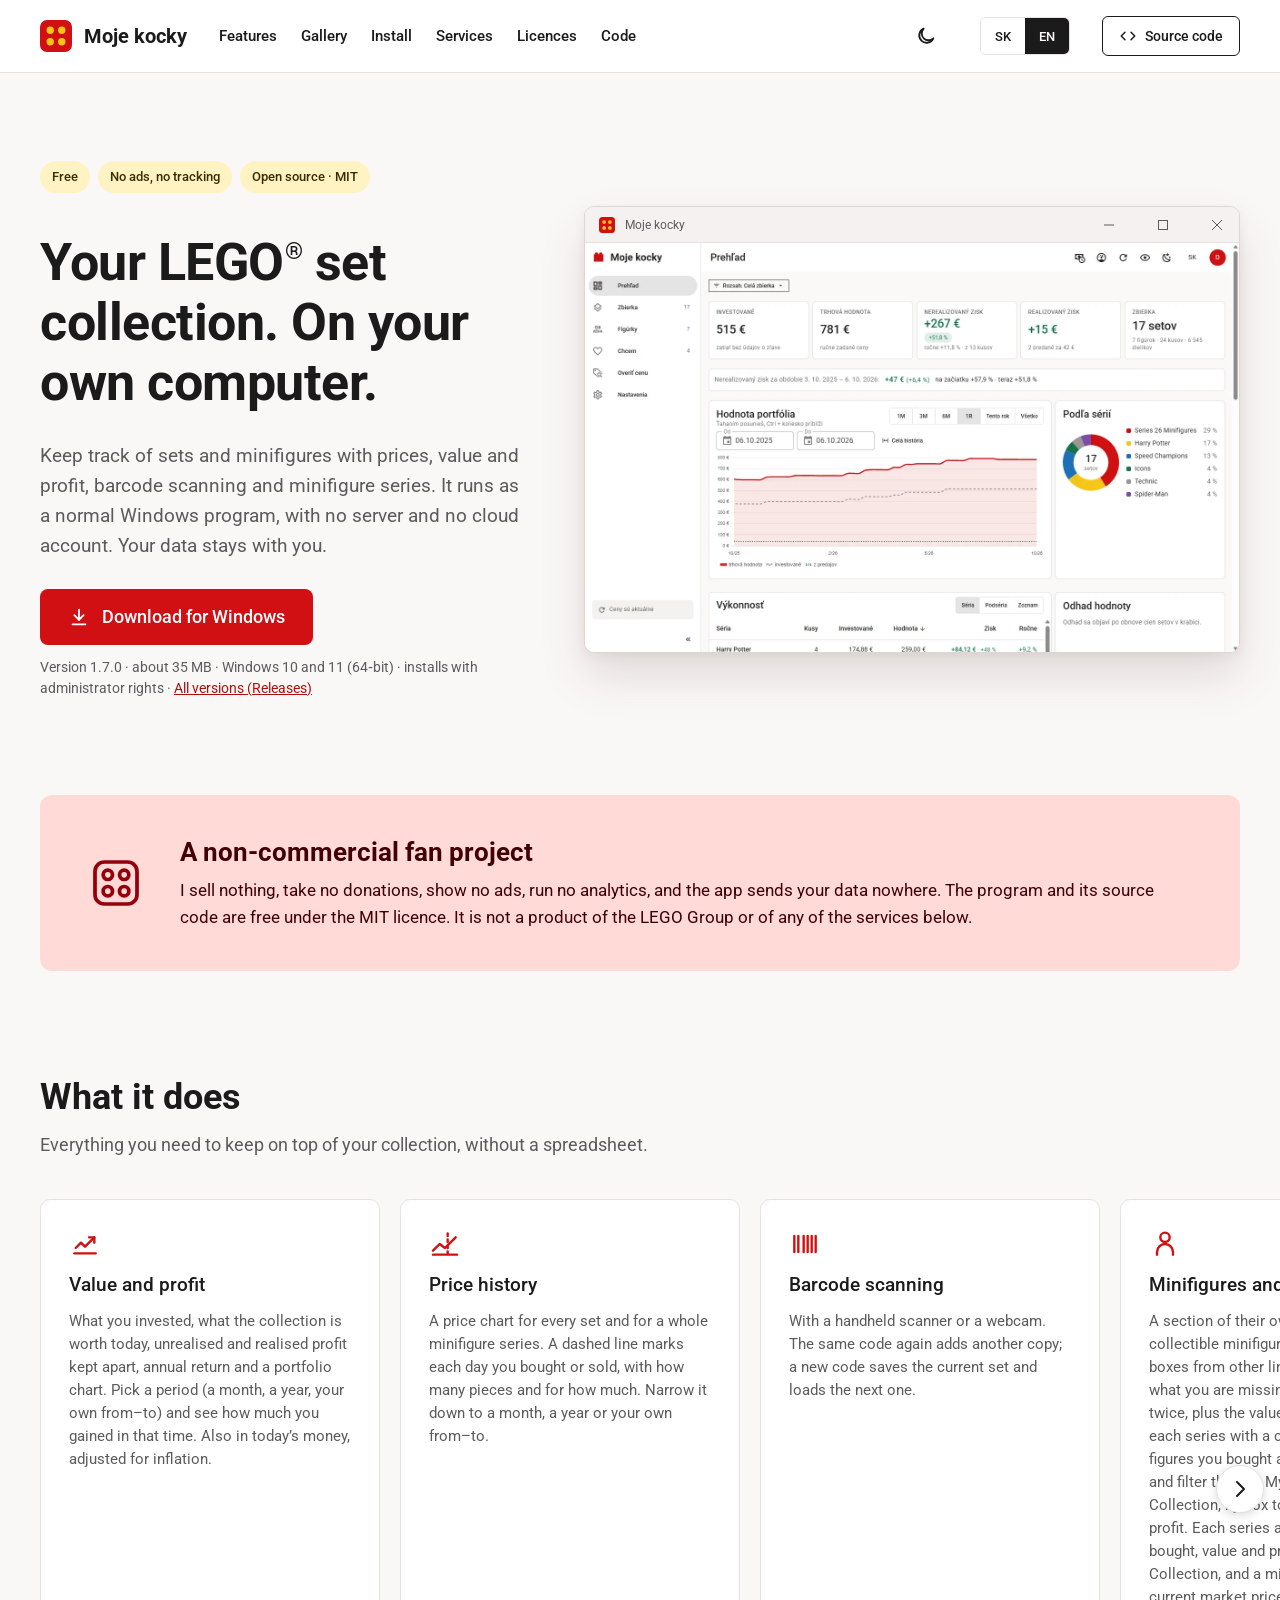
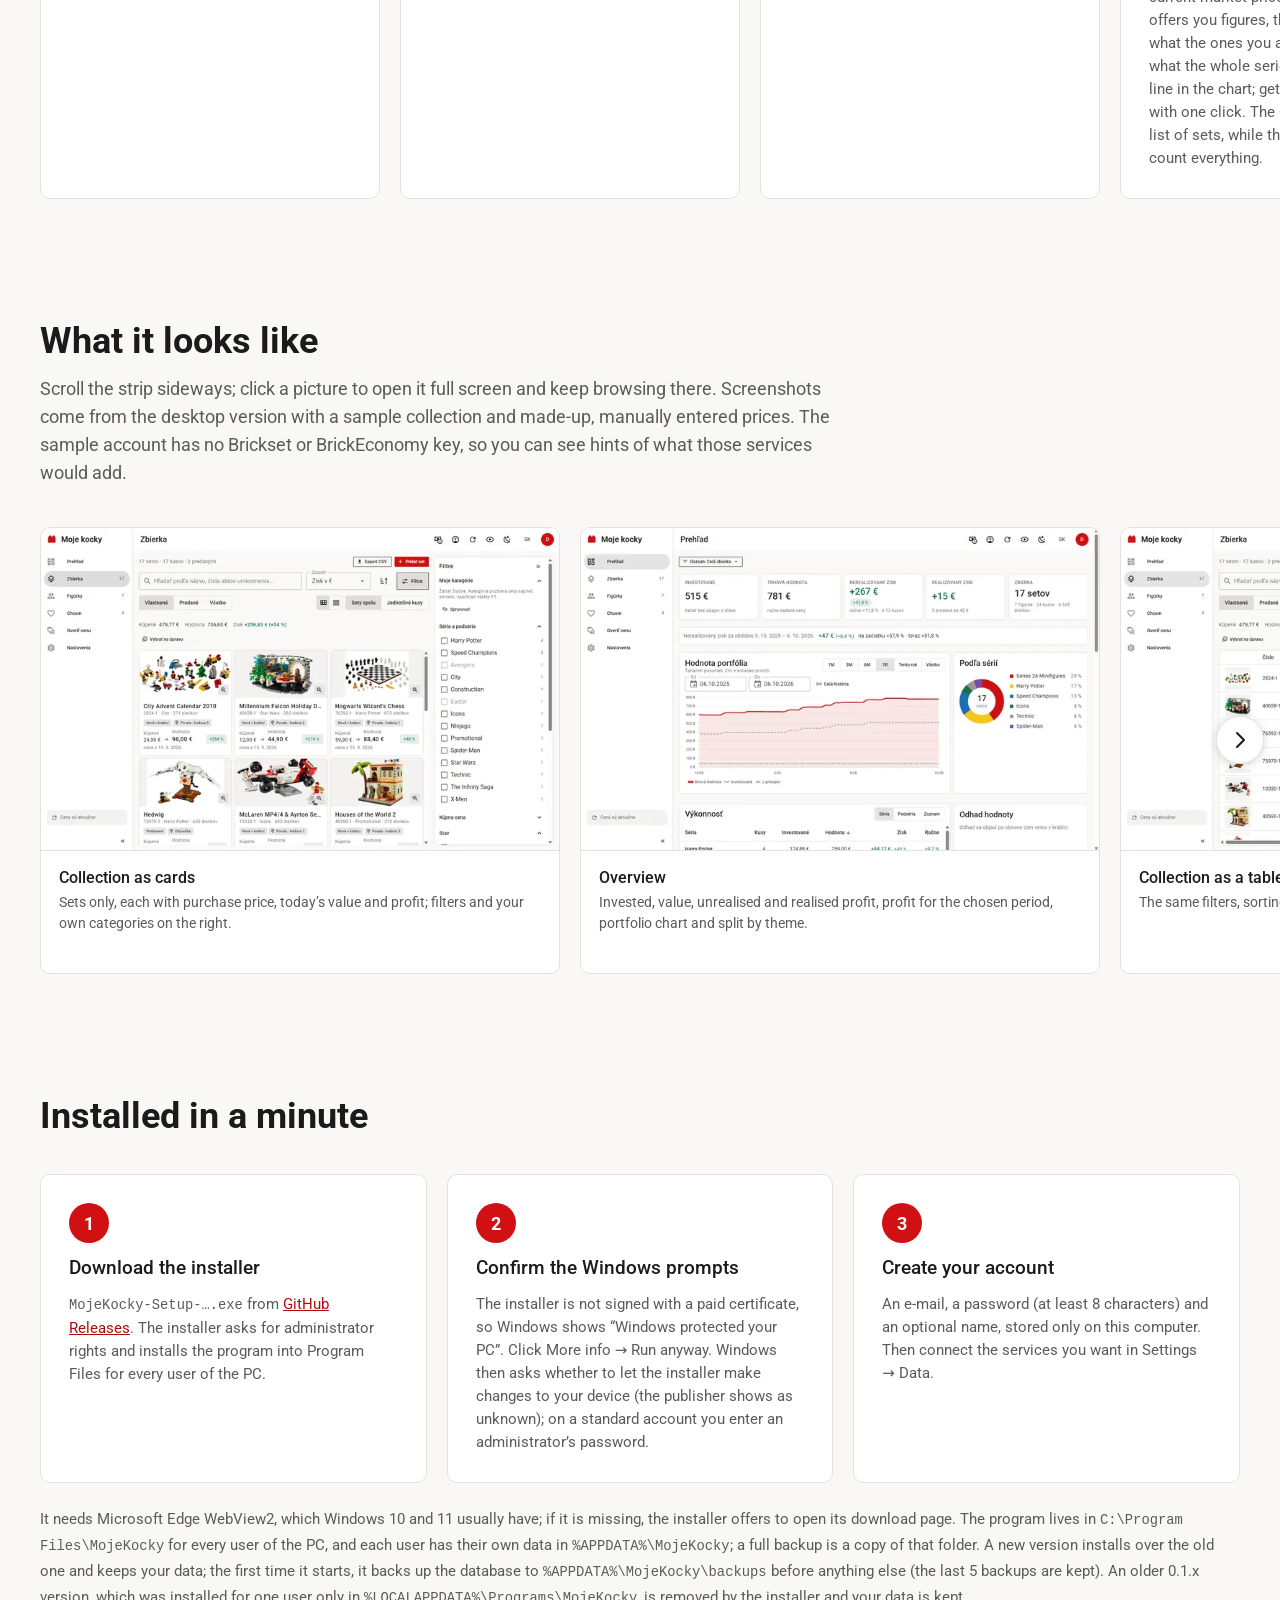
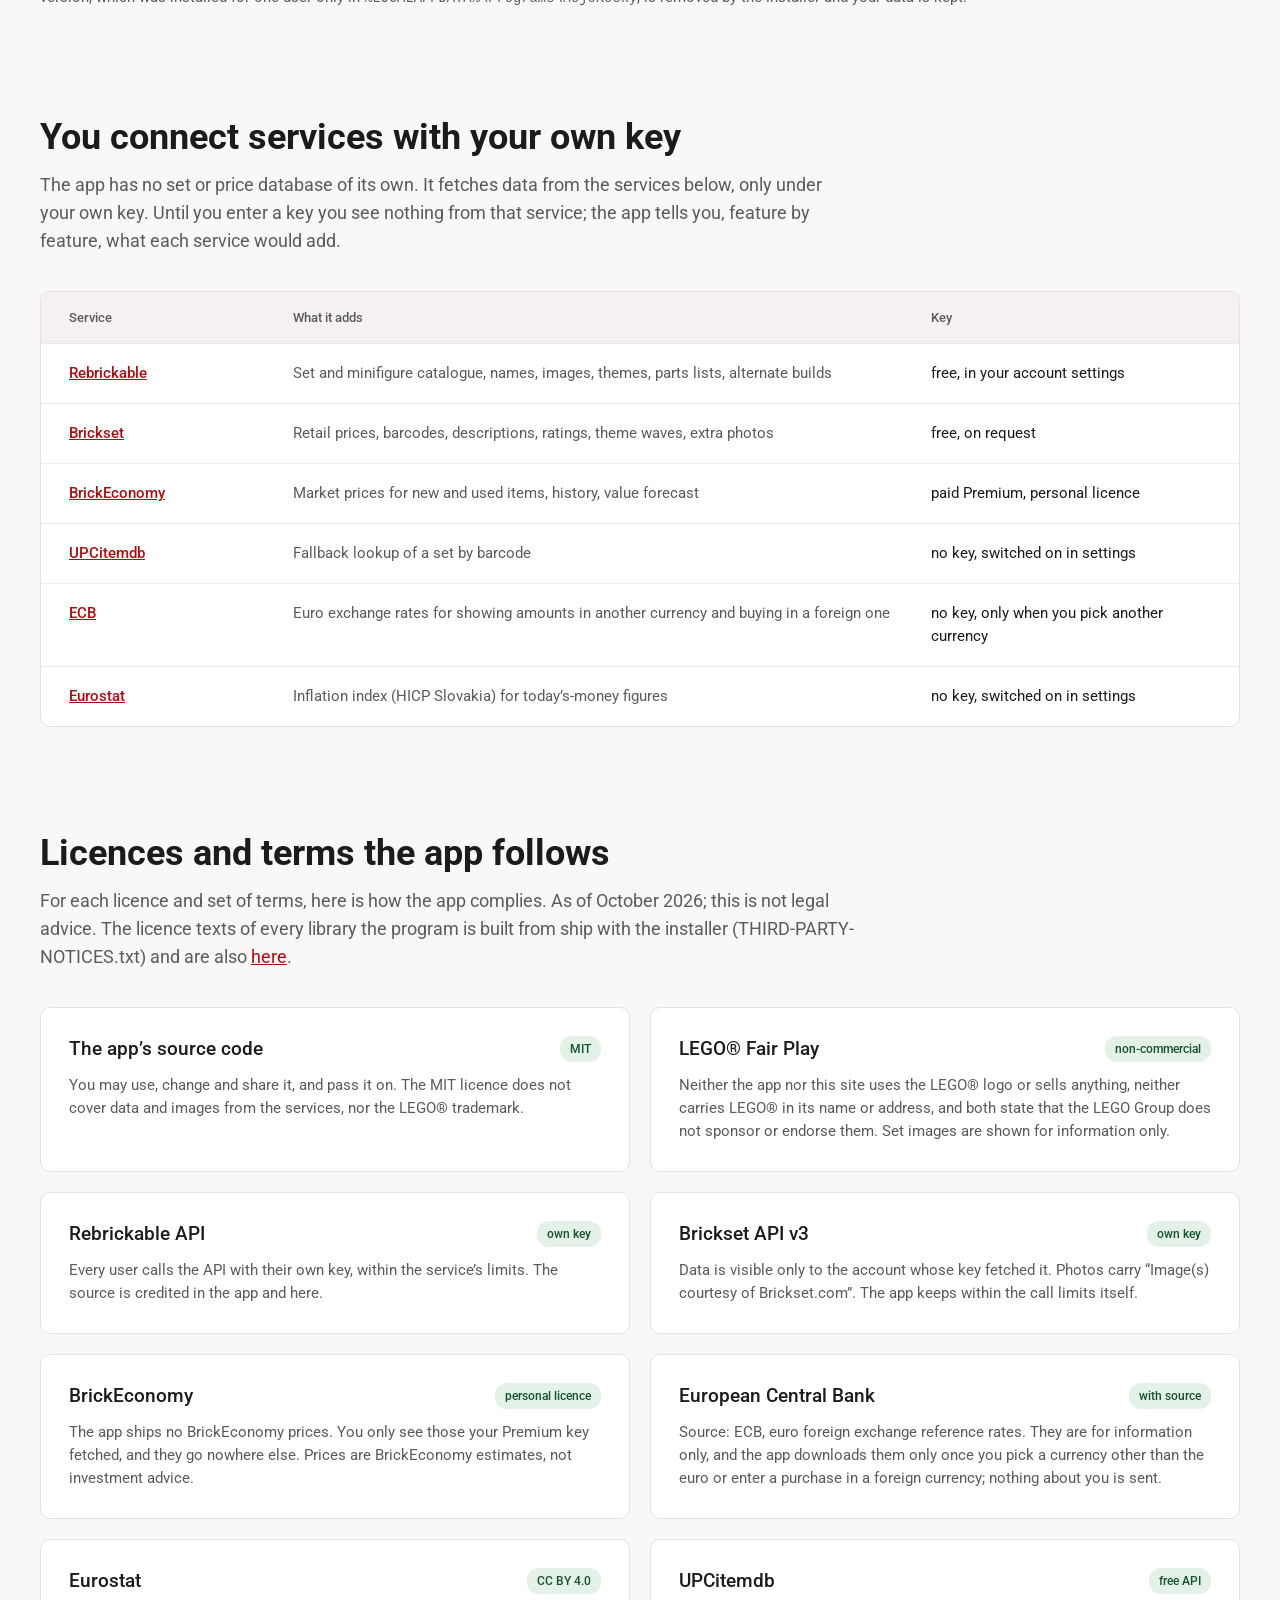
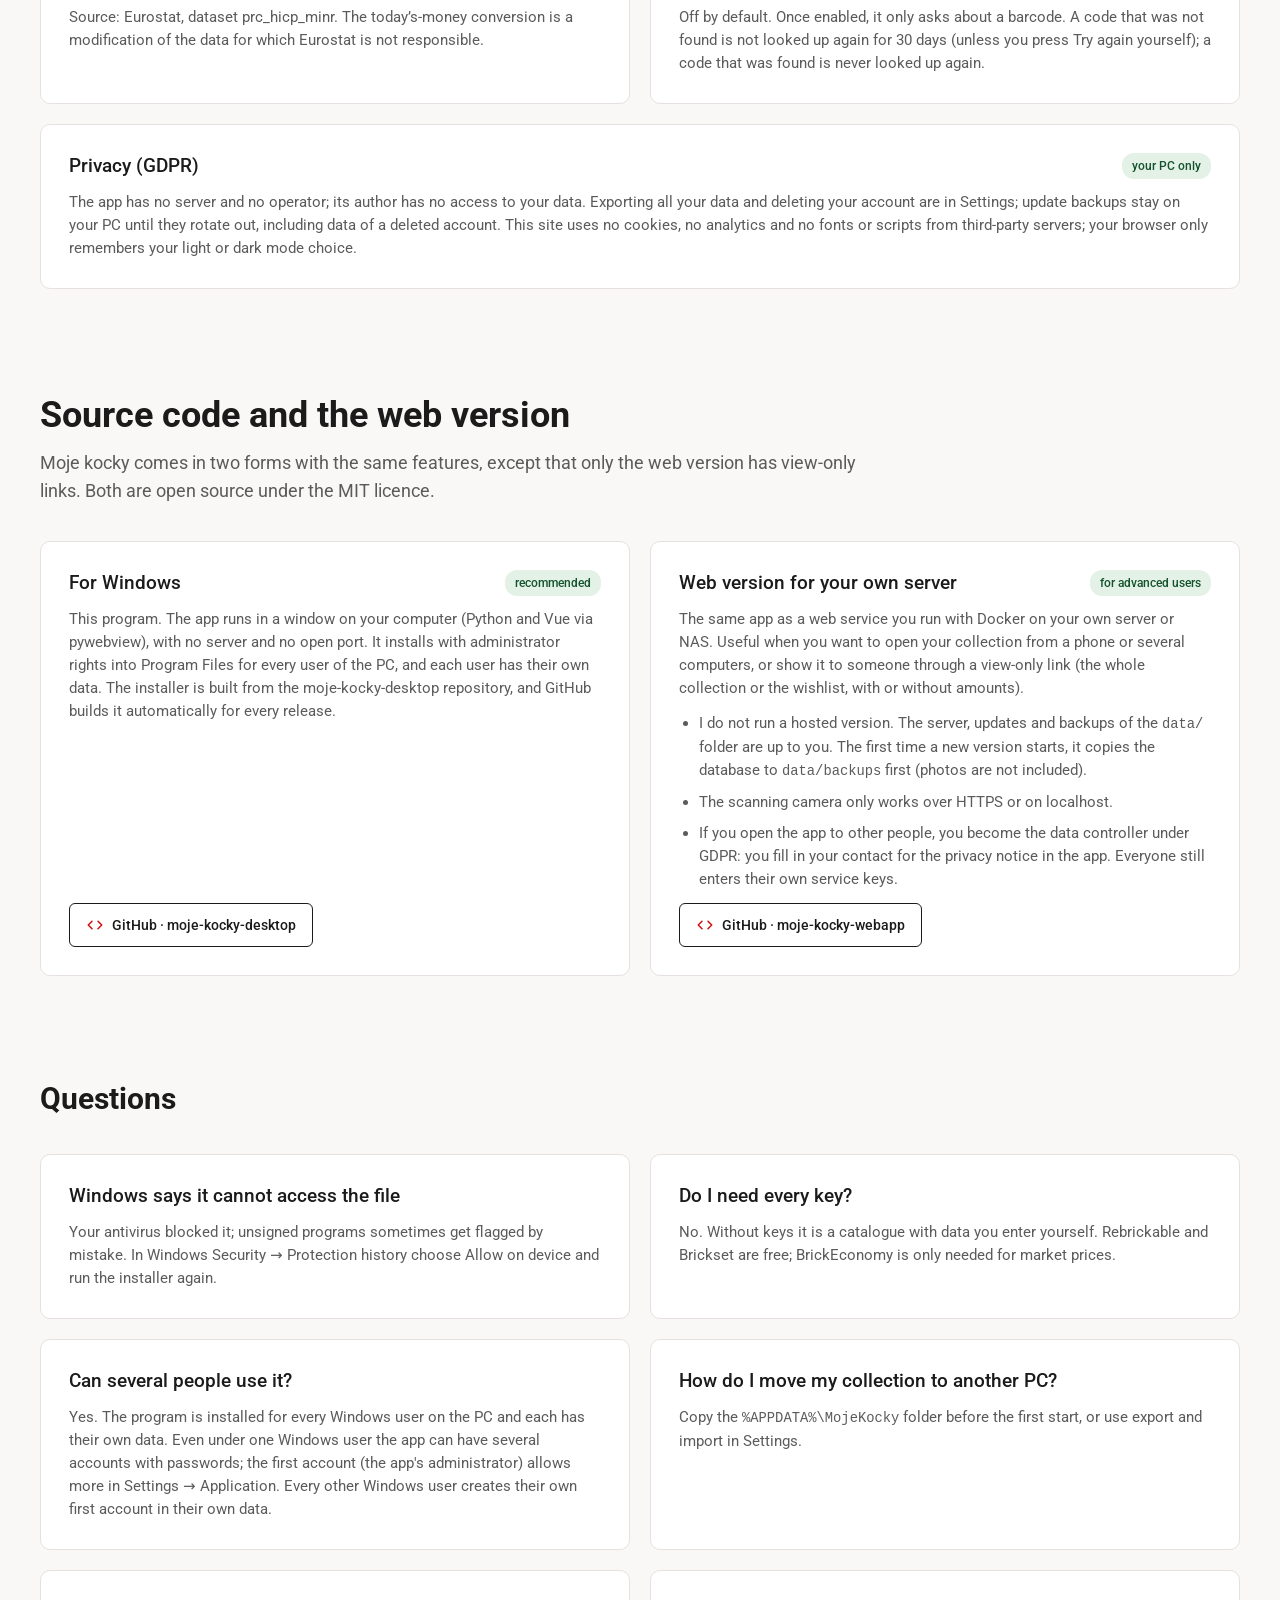
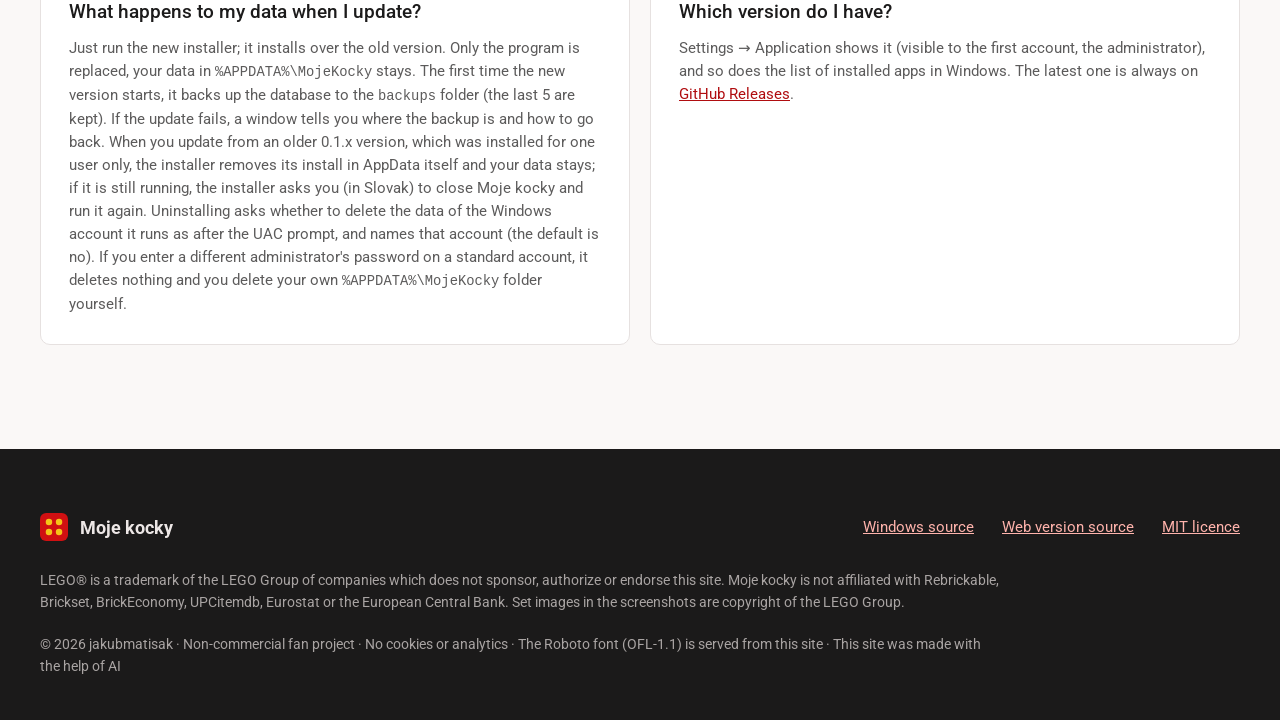
==== commit ca2f00f1: "Verzia 1.7.0: cena celej série vo Figúrkach Co-Authored-By: Claude Opus 5.5 <noreply@anthropic.com>" ====
--- a/index.html
+++ b/index.html
@@ -45,10 +45,10 @@
     "sk",
     "en"
   ],
-  "softwareVersion": "1.6.3",
+  "softwareVersion": "1.7.0",
   "fileSize": "35 MB",
   "releaseNotes": "https://github.com/jakubmatisak/moje-kocky-desktop/releases/latest",
-  "dateModified": "2026-10-19",
+  "dateModified": "2026-10-26",
   "isAccessibleForFree": true,
   "license": "https://opensource.org/license/mit",
   "offers": {
@@ -56,7 +56,7 @@
     "price": "0",
     "priceCurrency": "EUR"
   },
-  "downloadUrl": "https://github.com/jakubmatisak/moje-kocky-desktop/releases/download/v1.6.3/MojeKocky-Setup-1.6.3.exe",
+  "downloadUrl": "https://github.com/jakubmatisak/moje-kocky-desktop/releases/download/v1.7.0/MojeKocky-Setup-1.7.0.exe",
   "image": "https://jakubmatisak.github.io/moje-kocky/assets/img/og.jpg",
   "screenshot": [
     "https://jakubmatisak.github.io/moje-kocky/assets/img/prehlad.webp",
@@ -137,11 +137,11 @@
 <h1><span class="sk">Tvoja zbierka LEGO<span class="reg">®</span> setov. Na tvojom počítači.</span><span class="en">Your LEGO<span class="reg">®</span> set collection. On your own computer.</span></h1>
 <p class="lead"><span class="sk">Evidencia setov a figúrok s cenami, hodnotou a ziskom, skenovaním čiarových kódov a sériami figúrok. Beží ako obyčajný program pre Windows, bez servera a bez účtu v cloude. Údaje ostávajú u teba.</span><span class="en">Keep track of sets and minifigures with prices, value and profit, barcode scanning and minifigure series. It runs as a normal Windows program, with no server and no cloud account. Your data stays with you.</span></p>
 <div class="download">
-<a class="btn-primary" href="https://github.com/jakubmatisak/moje-kocky-desktop/releases/download/v1.6.3/MojeKocky-Setup-1.6.3.exe">
+<a class="btn-primary" href="https://github.com/jakubmatisak/moje-kocky-desktop/releases/download/v1.7.0/MojeKocky-Setup-1.7.0.exe">
 <svg width="22" height="22" viewBox="0 0 24 24" fill="none" stroke="currentColor" stroke-width="2" stroke-linecap="round" stroke-linejoin="round" aria-hidden="true"><path d="M12 4v11"/><path d="M7 10l5 5 5-5"/><path d="M5 20h14"/></svg>
 <span class="sk">Stiahnuť pre Windows</span><span class="en">Download for Windows</span>
 </a>
-<span class="meta"><span class="sk">Verzia 1.6.3 · asi 35 MB · Windows 10 a 11&nbsp;(64&#8209;bit) · inštalácia s&nbsp;právami správcu · <a href="https://github.com/jakubmatisak/moje-kocky-desktop/releases">Všetky verzie (Releases)</a></span><span class="en">Version 1.6.3 · about 35 MB · Windows 10 and 11&nbsp;(64&#8209;bit) · installs with administrator rights · <a href="https://github.com/jakubmatisak/moje-kocky-desktop/releases">All versions (Releases)</a></span></span>
+<span class="meta"><span class="sk">Verzia 1.7.0 · asi 35 MB · Windows 10 a 11&nbsp;(64&#8209;bit) · inštalácia s&nbsp;právami správcu · <a href="https://github.com/jakubmatisak/moje-kocky-desktop/releases">Všetky verzie (Releases)</a></span><span class="en">Version 1.7.0 · about 35 MB · Windows 10 and 11&nbsp;(64&#8209;bit) · installs with administrator rights · <a href="https://github.com/jakubmatisak/moje-kocky-desktop/releases">All versions (Releases)</a></span></span>
 <span class="phone-note"><span class="sk">Si na telefóne? Moje kocky bežia len na počítači s Windows. Pošli si odkaz a stiahni si ich tam.</span><span class="en">On a phone? The app only runs on a Windows computer. Send yourself the link and download it there.</span></span>
 </div>
 </div>
@@ -195,7 +195,7 @@
 <li><article class="card">
 <svg width="32" height="32" viewBox="0 0 24 24" fill="none" stroke-width="1.8" stroke-linecap="round" stroke-linejoin="round" aria-hidden="true"><circle cx="12" cy="7" r="3.5"/><path d="M6 20v-2a6 6 0 0 1 12 0v2"/></svg>
 <h3><span class="sk">Figúrky a série</span><span class="en">Minifigures and series</span></h3>
-<p><span class="sk">Vlastná sekcia so všetkými zberateľskými sériami minifigúrok aj blind-boxmi iných radov: hneď vidíš, čo ti chýba a čo máš dvakrát, a pri každej sérii aj hodnotu tvojich figúrok s grafom. Viac kúpených figúrok pridáš naraz jednou sumou a v Moje figúrky ich filtruješ ako Zbierku, aj podľa krabice, s hodnotou a ziskom. Pri sérii aj figúrke vidíš kúpené, hodnotu a zisk ako v Zbierke a pri chýbajúcej figúrke aktuálnu cenu na trhu. Zbierka tak ostáva prehľadná so setmi, Prehľad a export rátajú všetko.</span><span class="en">A section of their own with every collectible minifigure series and blind boxes from other lines: see at a glance what you are missing and what you have twice, plus the value of your figures in each series with a chart. Add several figures you bought at once, for one total, and filter them in My minifigures like the Collection, by box too, with value and profit. Each series and figure shows bought, value and profit like the Collection, and a missing figure shows its current market price. The Collection stays a tidy list of sets, while the Overview and export count everything.</span></p>
+<p><span class="sk">Vlastná sekcia so všetkými zberateľskými sériami minifigúrok aj blind-boxmi iných radov: hneď vidíš, čo ti chýba a čo máš dvakrát, a pri každej sérii aj hodnotu tvojich figúrok s grafom. Viac kúpených figúrok pridáš naraz jednou sumou a v Moje figúrky ich filtruješ ako Zbierku, aj podľa krabice, s hodnotou a ziskom. Pri sérii aj figúrke vidíš kúpené, hodnotu a zisk ako v Zbierke a pri chýbajúcej figúrke aktuálnu cenu na trhu. Keď ti niekto ponúkne figúrky, karta série ukáže, koľko stoja tie, ktoré ti chýbajú, aj celá séria, so zelenou čiarou v grafe; ceny chýbajúcich stiahneš jedným klikom. Zbierka tak ostáva prehľadná so setmi, Prehľad a export rátajú všetko.</span><span class="en">A section of their own with every collectible minifigure series and blind boxes from other lines: see at a glance what you are missing and what you have twice, plus the value of your figures in each series with a chart. Add several figures you bought at once, for one total, and filter them in My minifigures like the Collection, by box too, with value and profit. Each series and figure shows bought, value and profit like the Collection, and a missing figure shows its current market price. When someone offers you figures, the series card shows what the ones you are missing cost and what the whole series costs, with a green line in the chart; get the missing prices with one click. The Collection stays a tidy list of sets, while the Overview and export count everything.</span></p>
 </article></li>
 <li><article class="card">
 <svg width="32" height="32" viewBox="0 0 24 24" fill="none" stroke-width="1.8" stroke-linecap="round" stroke-linejoin="round" aria-hidden="true"><circle cx="11" cy="11" r="6"/><path d="M20 20l-4.5-4.5"/><path d="M9 11h4"/><path d="M11 9v4"/></svg>
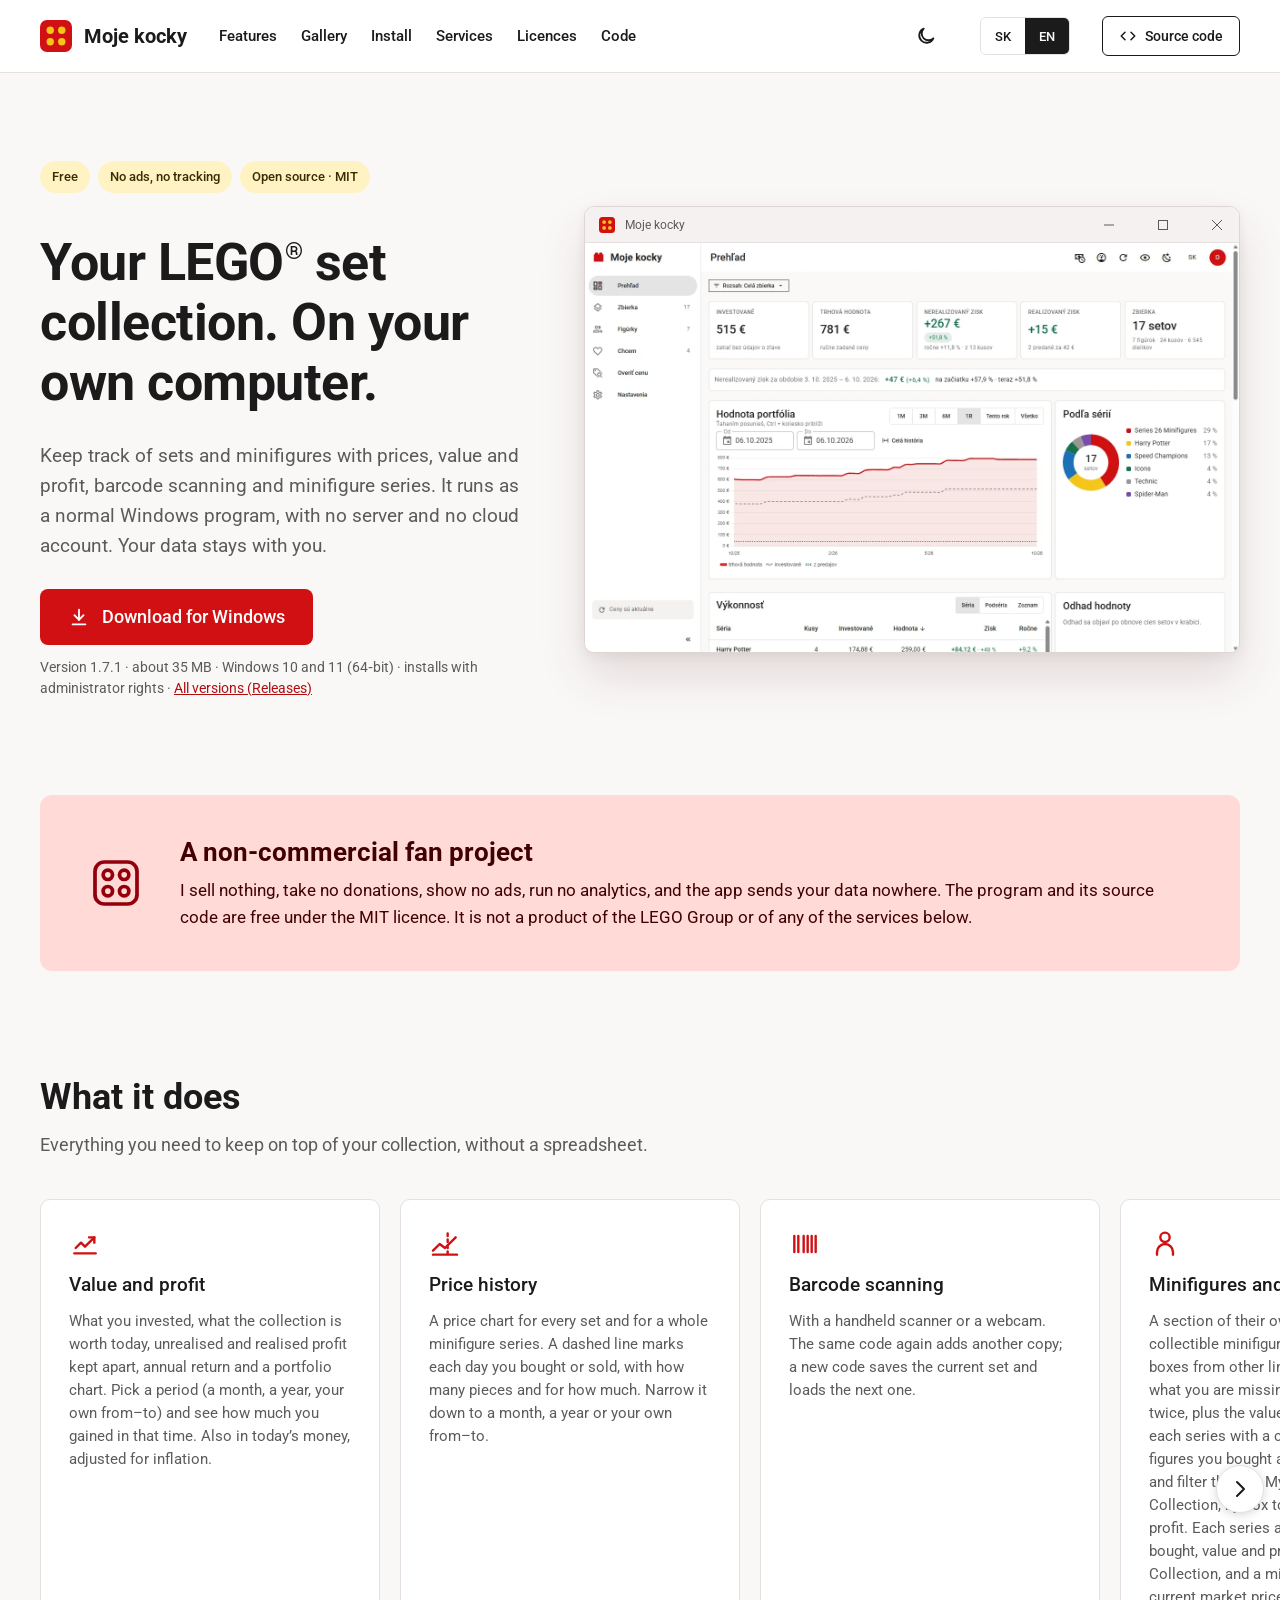
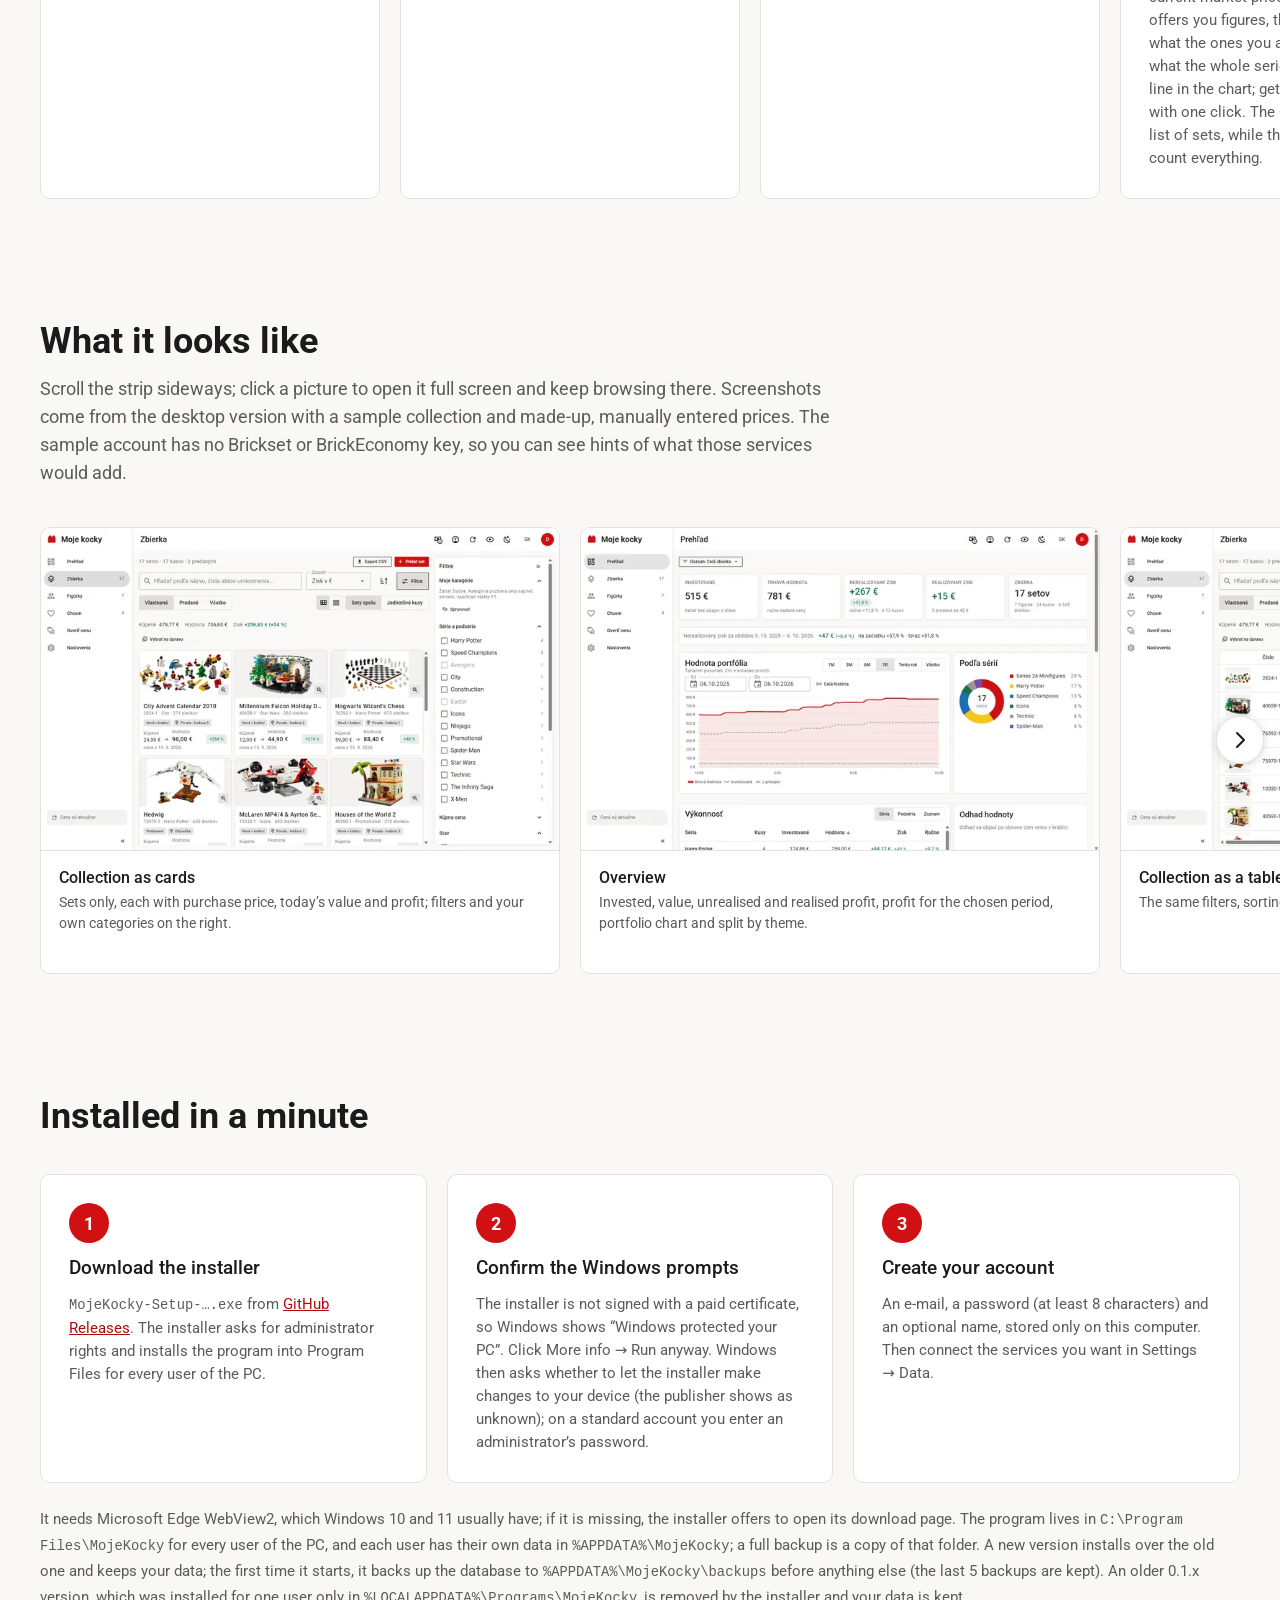
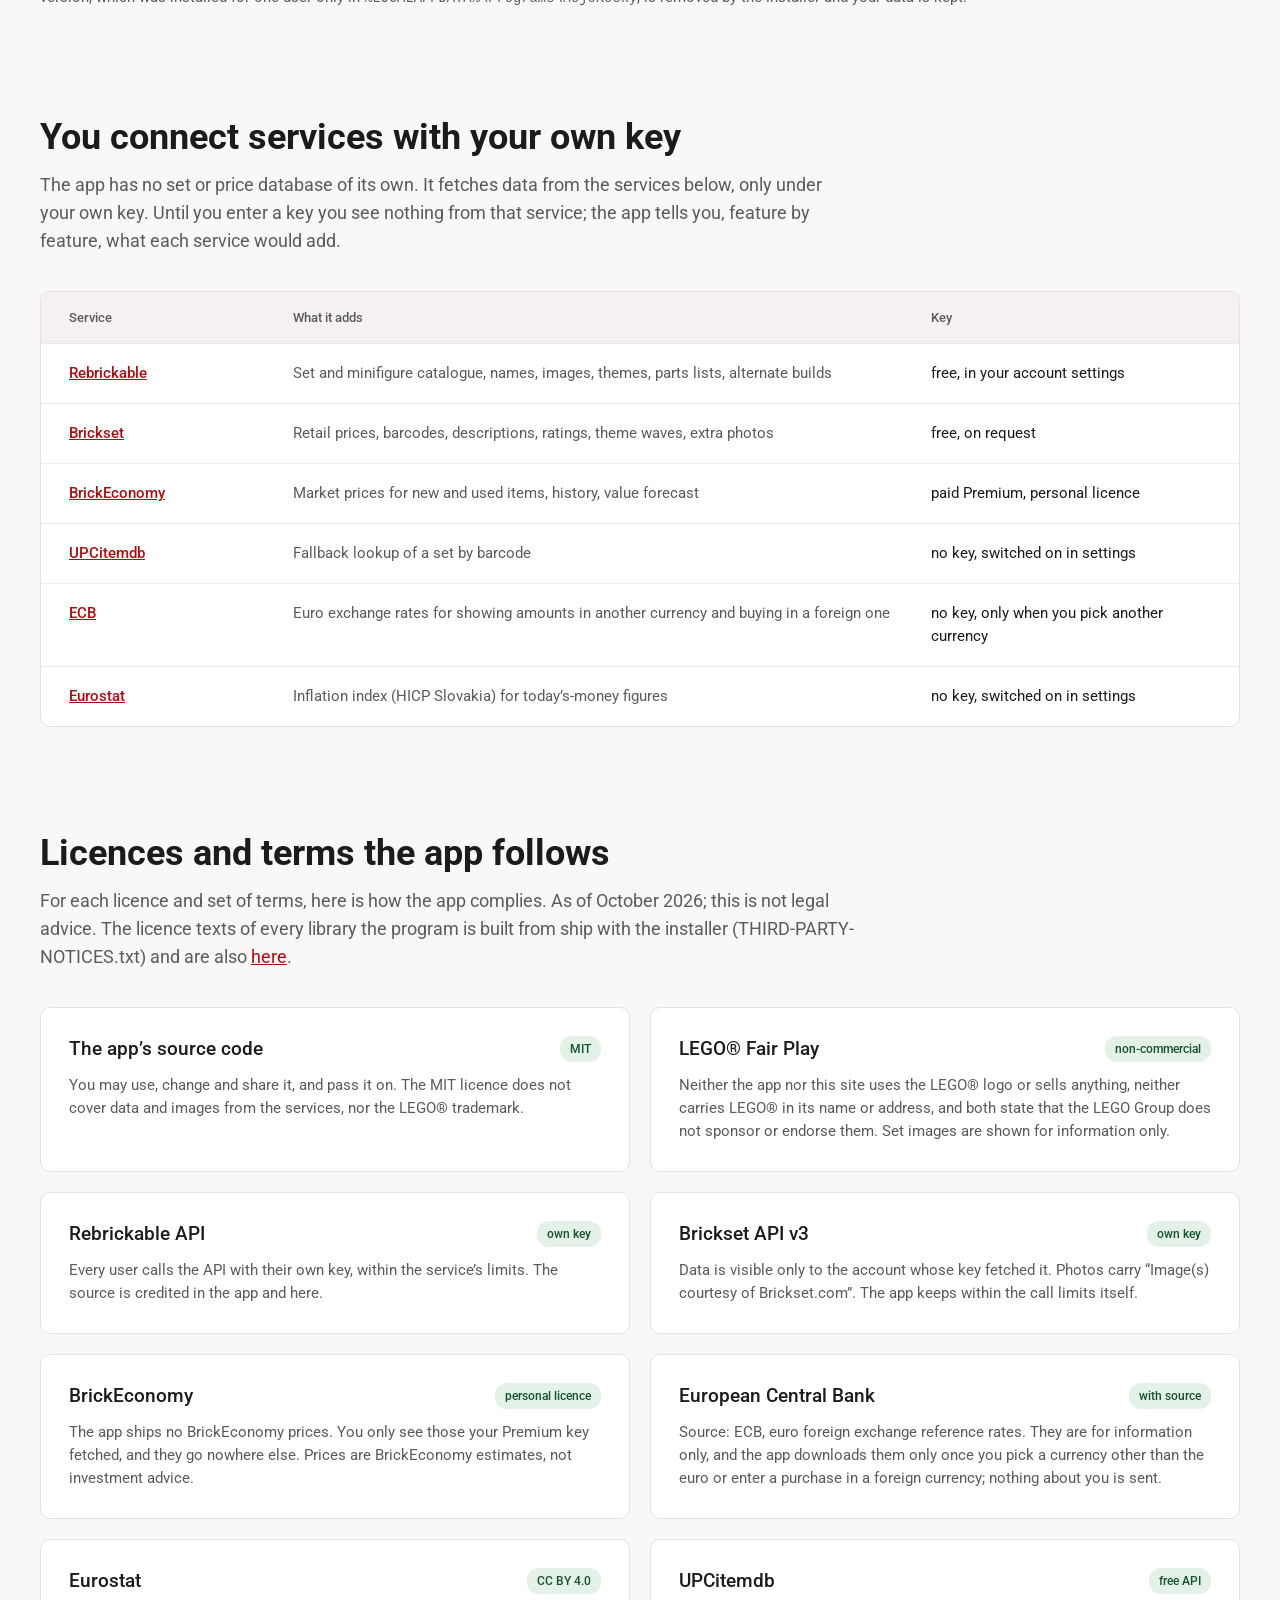
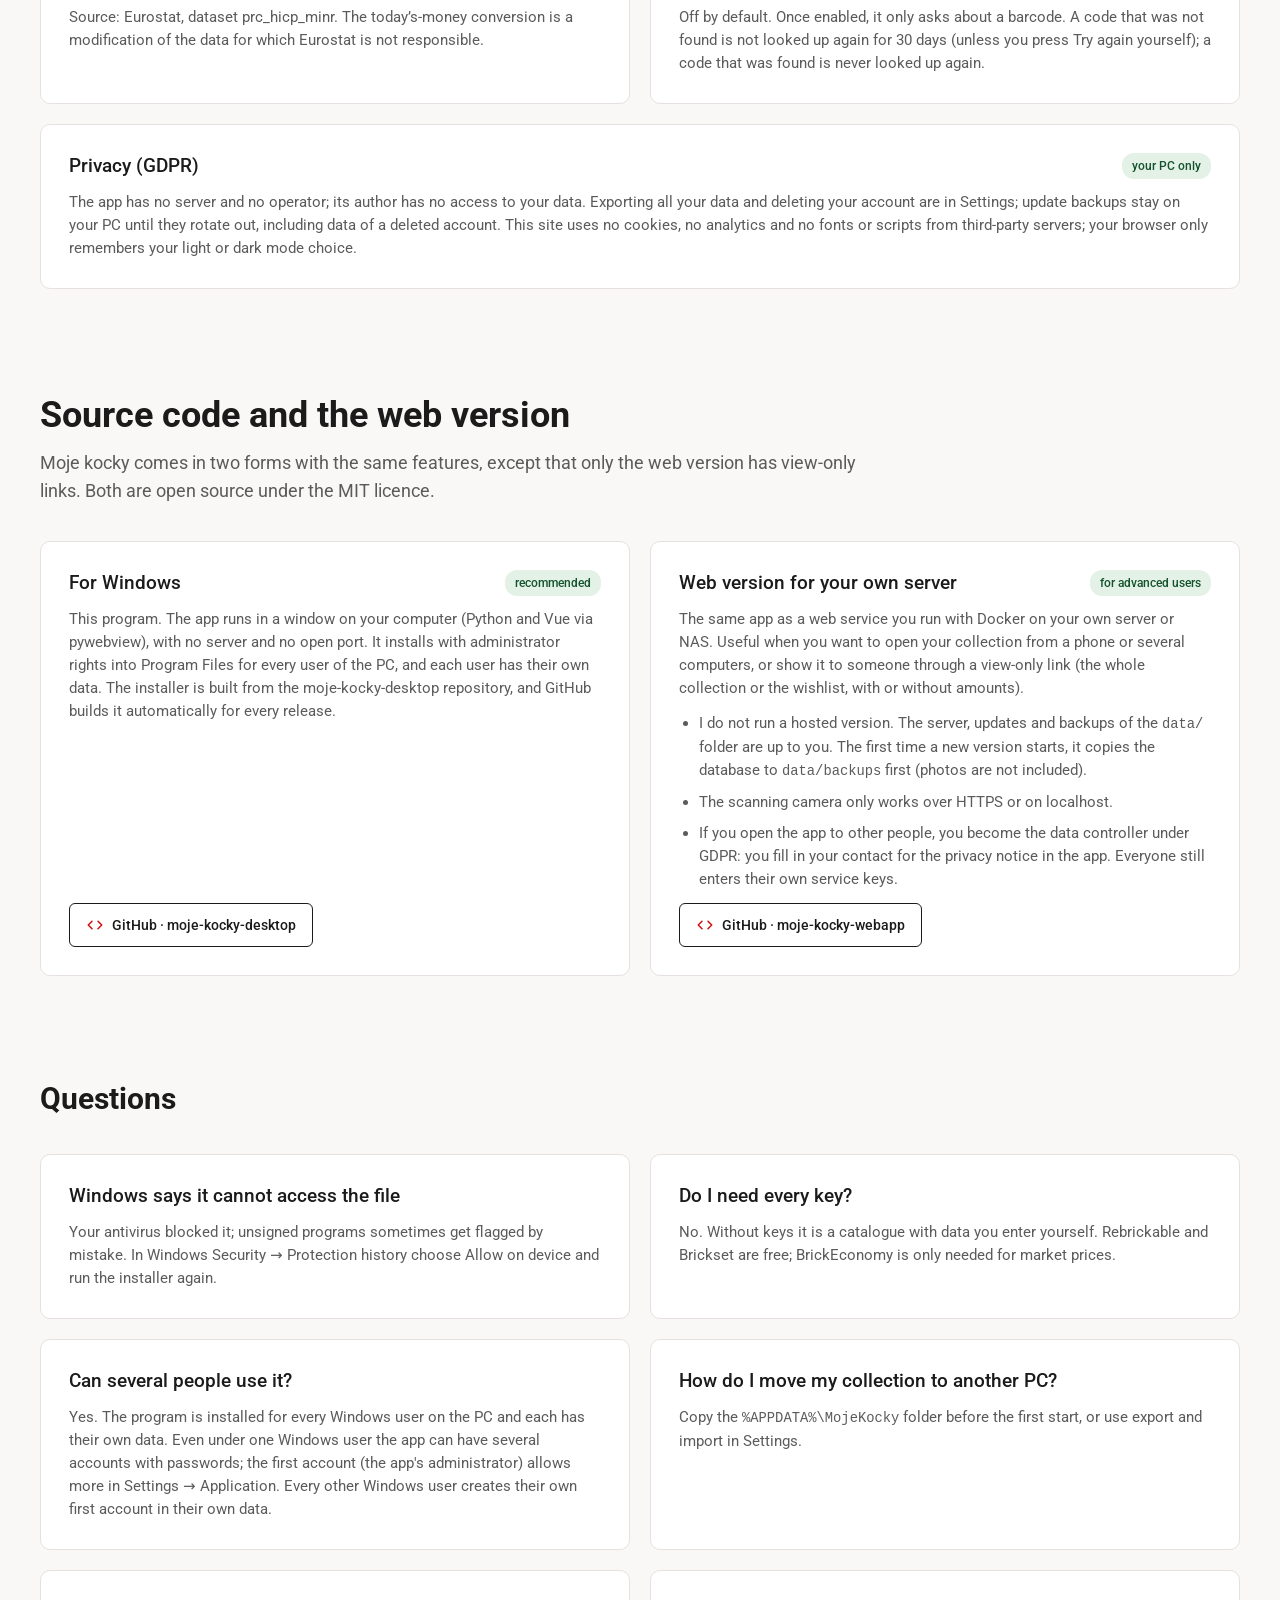
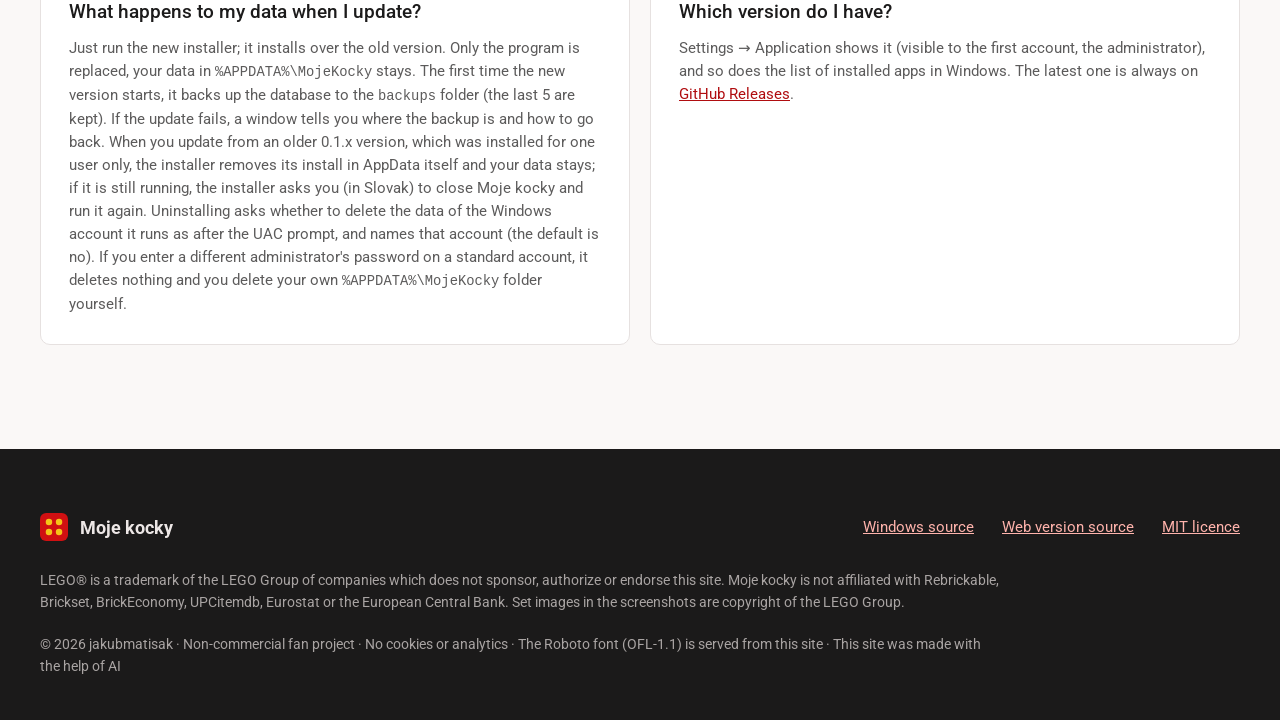
==== commit e1d29b90: "Verzia 1.7.1 Co-Authored-By: Claude Opus 5.5 <noreply@anthropic.com>" ====
--- a/index.html
+++ b/index.html
@@ -45,7 +45,7 @@
     "sk",
     "en"
   ],
-  "softwareVersion": "1.7.0",
+  "softwareVersion": "1.7.1",
   "fileSize": "35 MB",
   "releaseNotes": "https://github.com/jakubmatisak/moje-kocky-desktop/releases/latest",
   "dateModified": "2026-10-26",
@@ -56,7 +56,7 @@
     "price": "0",
     "priceCurrency": "EUR"
   },
-  "downloadUrl": "https://github.com/jakubmatisak/moje-kocky-desktop/releases/download/v1.7.0/MojeKocky-Setup-1.7.0.exe",
+  "downloadUrl": "https://github.com/jakubmatisak/moje-kocky-desktop/releases/download/v1.7.1/MojeKocky-Setup-1.7.1.exe",
   "image": "https://jakubmatisak.github.io/moje-kocky/assets/img/og.jpg",
   "screenshot": [
     "https://jakubmatisak.github.io/moje-kocky/assets/img/prehlad.webp",
@@ -137,11 +137,11 @@
 <h1><span class="sk">Tvoja zbierka LEGO<span class="reg">®</span> setov. Na tvojom počítači.</span><span class="en">Your LEGO<span class="reg">®</span> set collection. On your own computer.</span></h1>
 <p class="lead"><span class="sk">Evidencia setov a figúrok s cenami, hodnotou a ziskom, skenovaním čiarových kódov a sériami figúrok. Beží ako obyčajný program pre Windows, bez servera a bez účtu v cloude. Údaje ostávajú u teba.</span><span class="en">Keep track of sets and minifigures with prices, value and profit, barcode scanning and minifigure series. It runs as a normal Windows program, with no server and no cloud account. Your data stays with you.</span></p>
 <div class="download">
-<a class="btn-primary" href="https://github.com/jakubmatisak/moje-kocky-desktop/releases/download/v1.7.0/MojeKocky-Setup-1.7.0.exe">
+<a class="btn-primary" href="https://github.com/jakubmatisak/moje-kocky-desktop/releases/download/v1.7.1/MojeKocky-Setup-1.7.1.exe">
 <svg width="22" height="22" viewBox="0 0 24 24" fill="none" stroke="currentColor" stroke-width="2" stroke-linecap="round" stroke-linejoin="round" aria-hidden="true"><path d="M12 4v11"/><path d="M7 10l5 5 5-5"/><path d="M5 20h14"/></svg>
 <span class="sk">Stiahnuť pre Windows</span><span class="en">Download for Windows</span>
 </a>
-<span class="meta"><span class="sk">Verzia 1.7.0 · asi 35 MB · Windows 10 a 11&nbsp;(64&#8209;bit) · inštalácia s&nbsp;právami správcu · <a href="https://github.com/jakubmatisak/moje-kocky-desktop/releases">Všetky verzie (Releases)</a></span><span class="en">Version 1.7.0 · about 35 MB · Windows 10 and 11&nbsp;(64&#8209;bit) · installs with administrator rights · <a href="https://github.com/jakubmatisak/moje-kocky-desktop/releases">All versions (Releases)</a></span></span>
+<span class="meta"><span class="sk">Verzia 1.7.1 · asi 35 MB · Windows 10 a 11&nbsp;(64&#8209;bit) · inštalácia s&nbsp;právami správcu · <a href="https://github.com/jakubmatisak/moje-kocky-desktop/releases">Všetky verzie (Releases)</a></span><span class="en">Version 1.7.1 · about 35 MB · Windows 10 and 11&nbsp;(64&#8209;bit) · installs with administrator rights · <a href="https://github.com/jakubmatisak/moje-kocky-desktop/releases">All versions (Releases)</a></span></span>
 <span class="phone-note"><span class="sk">Si na telefóne? Moje kocky bežia len na počítači s Windows. Pošli si odkaz a stiahni si ich tam.</span><span class="en">On a phone? The app only runs on a Windows computer. Send yourself the link and download it there.</span></span>
 </div>
 </div>
